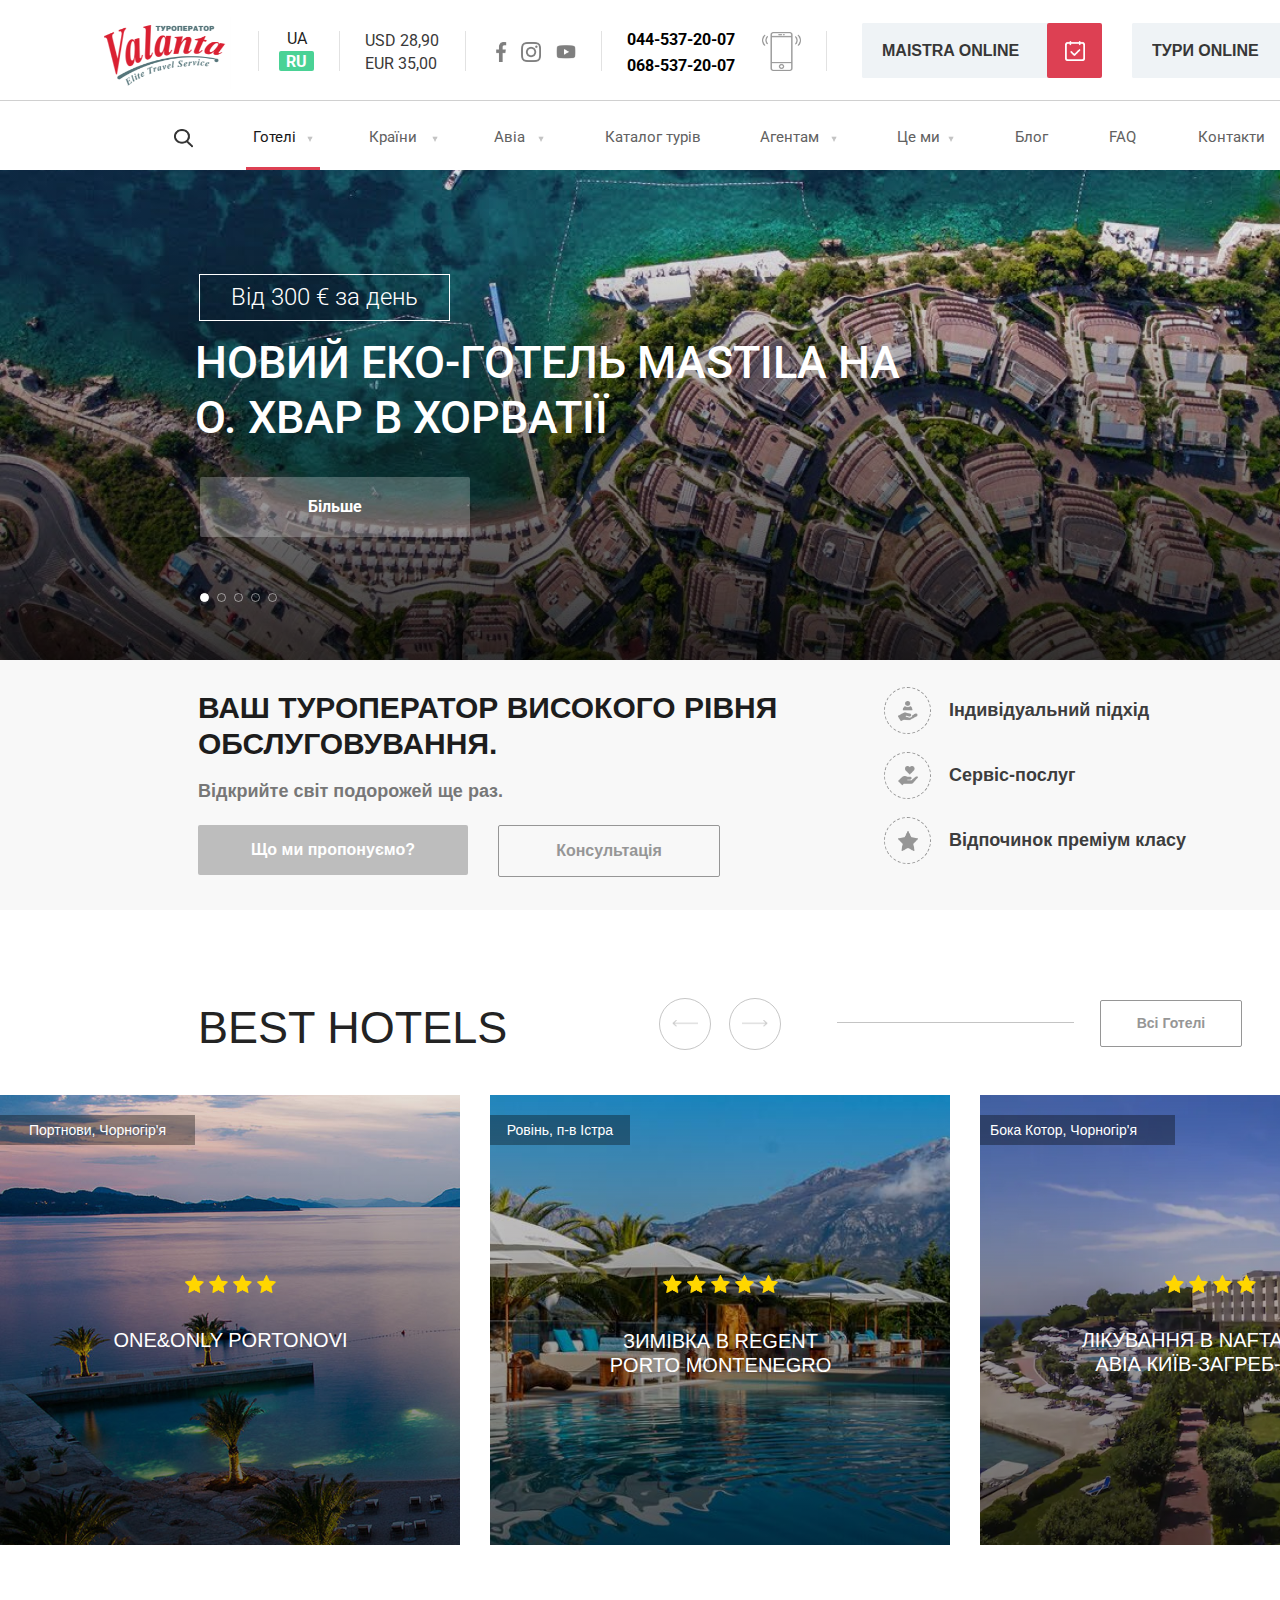
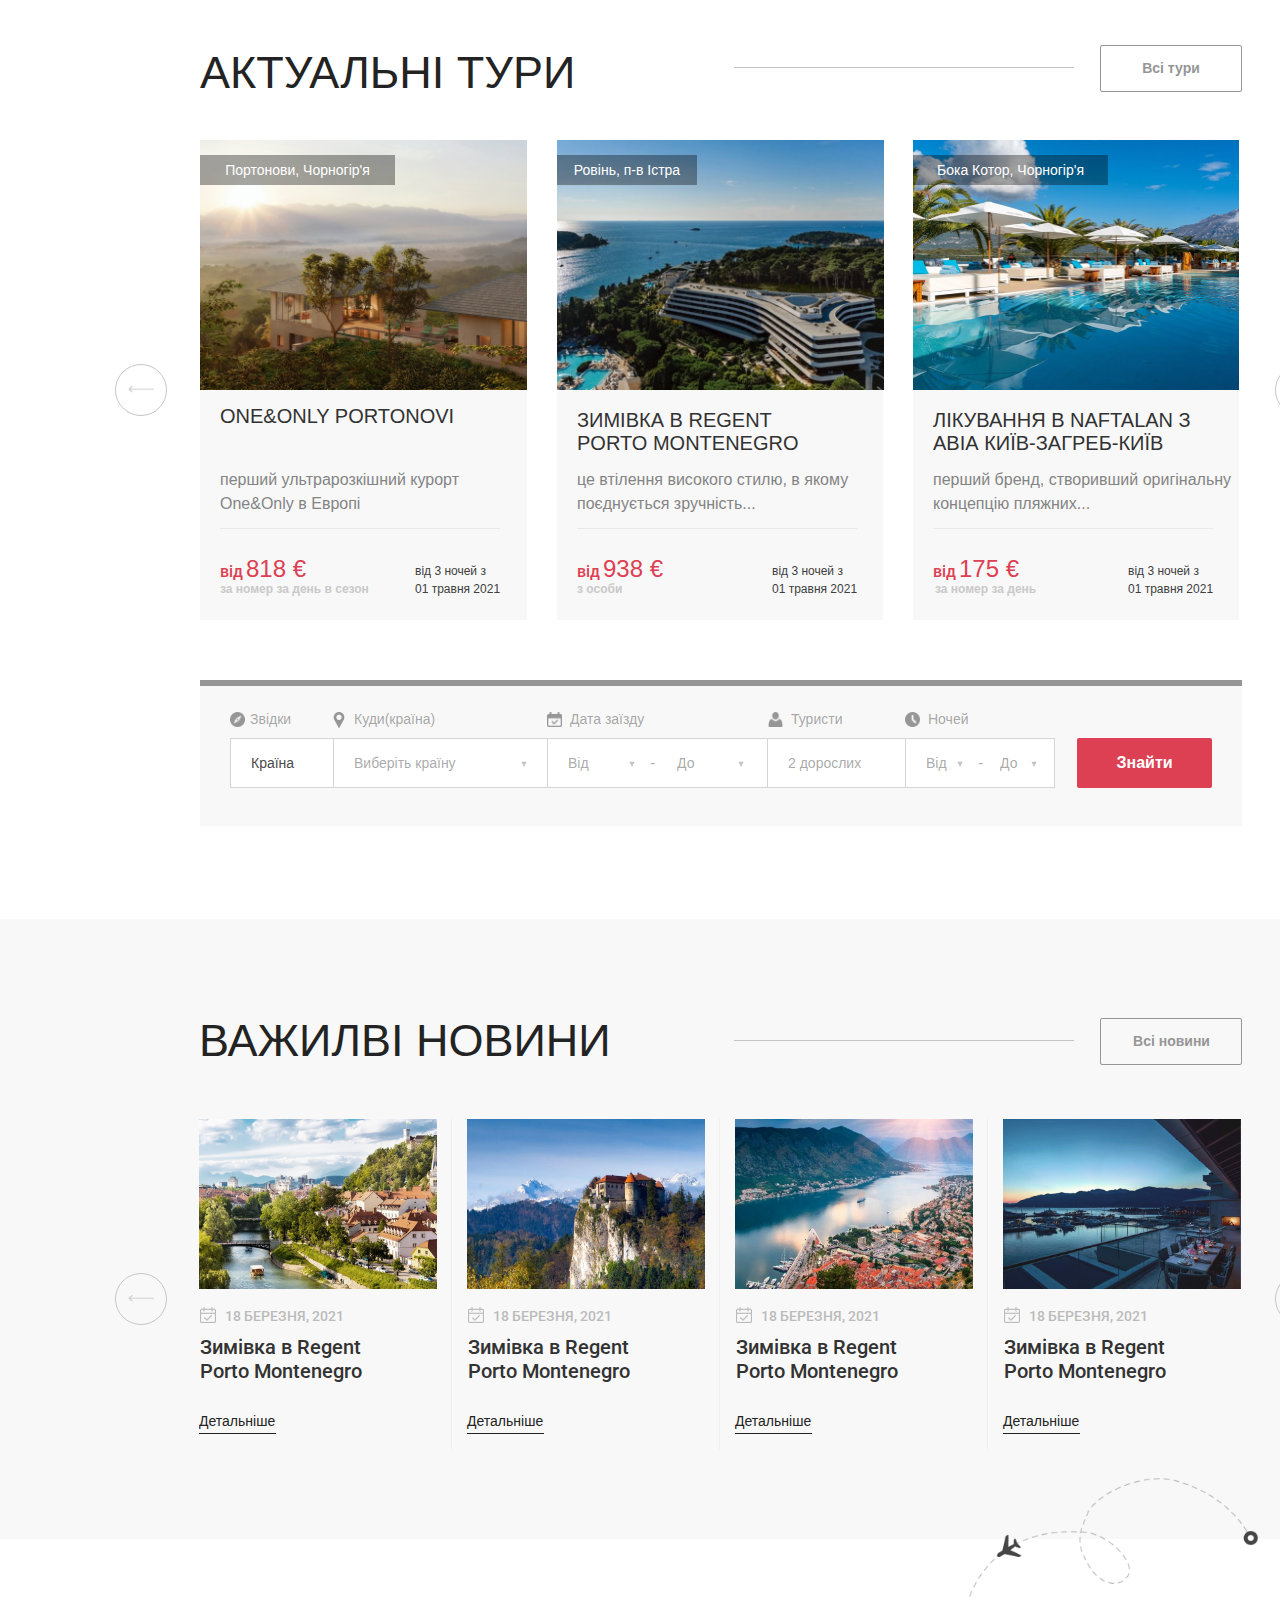
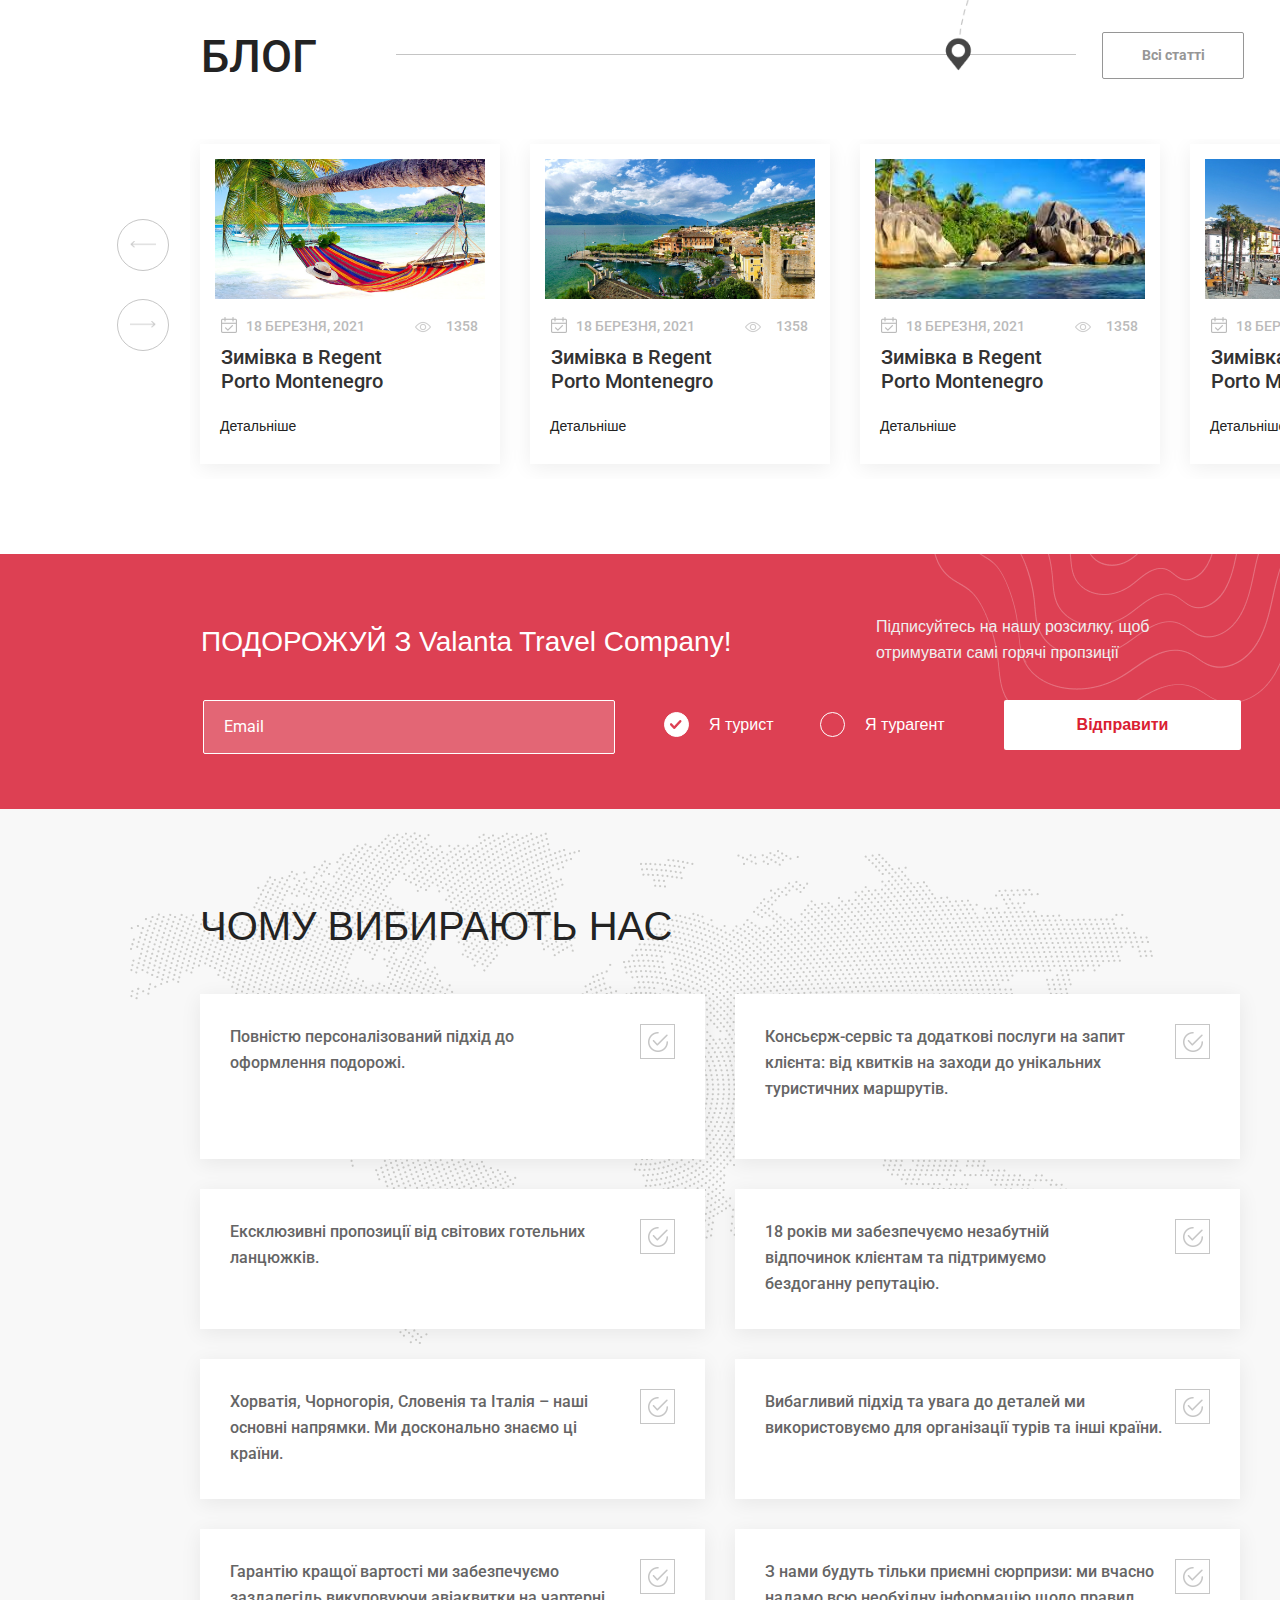
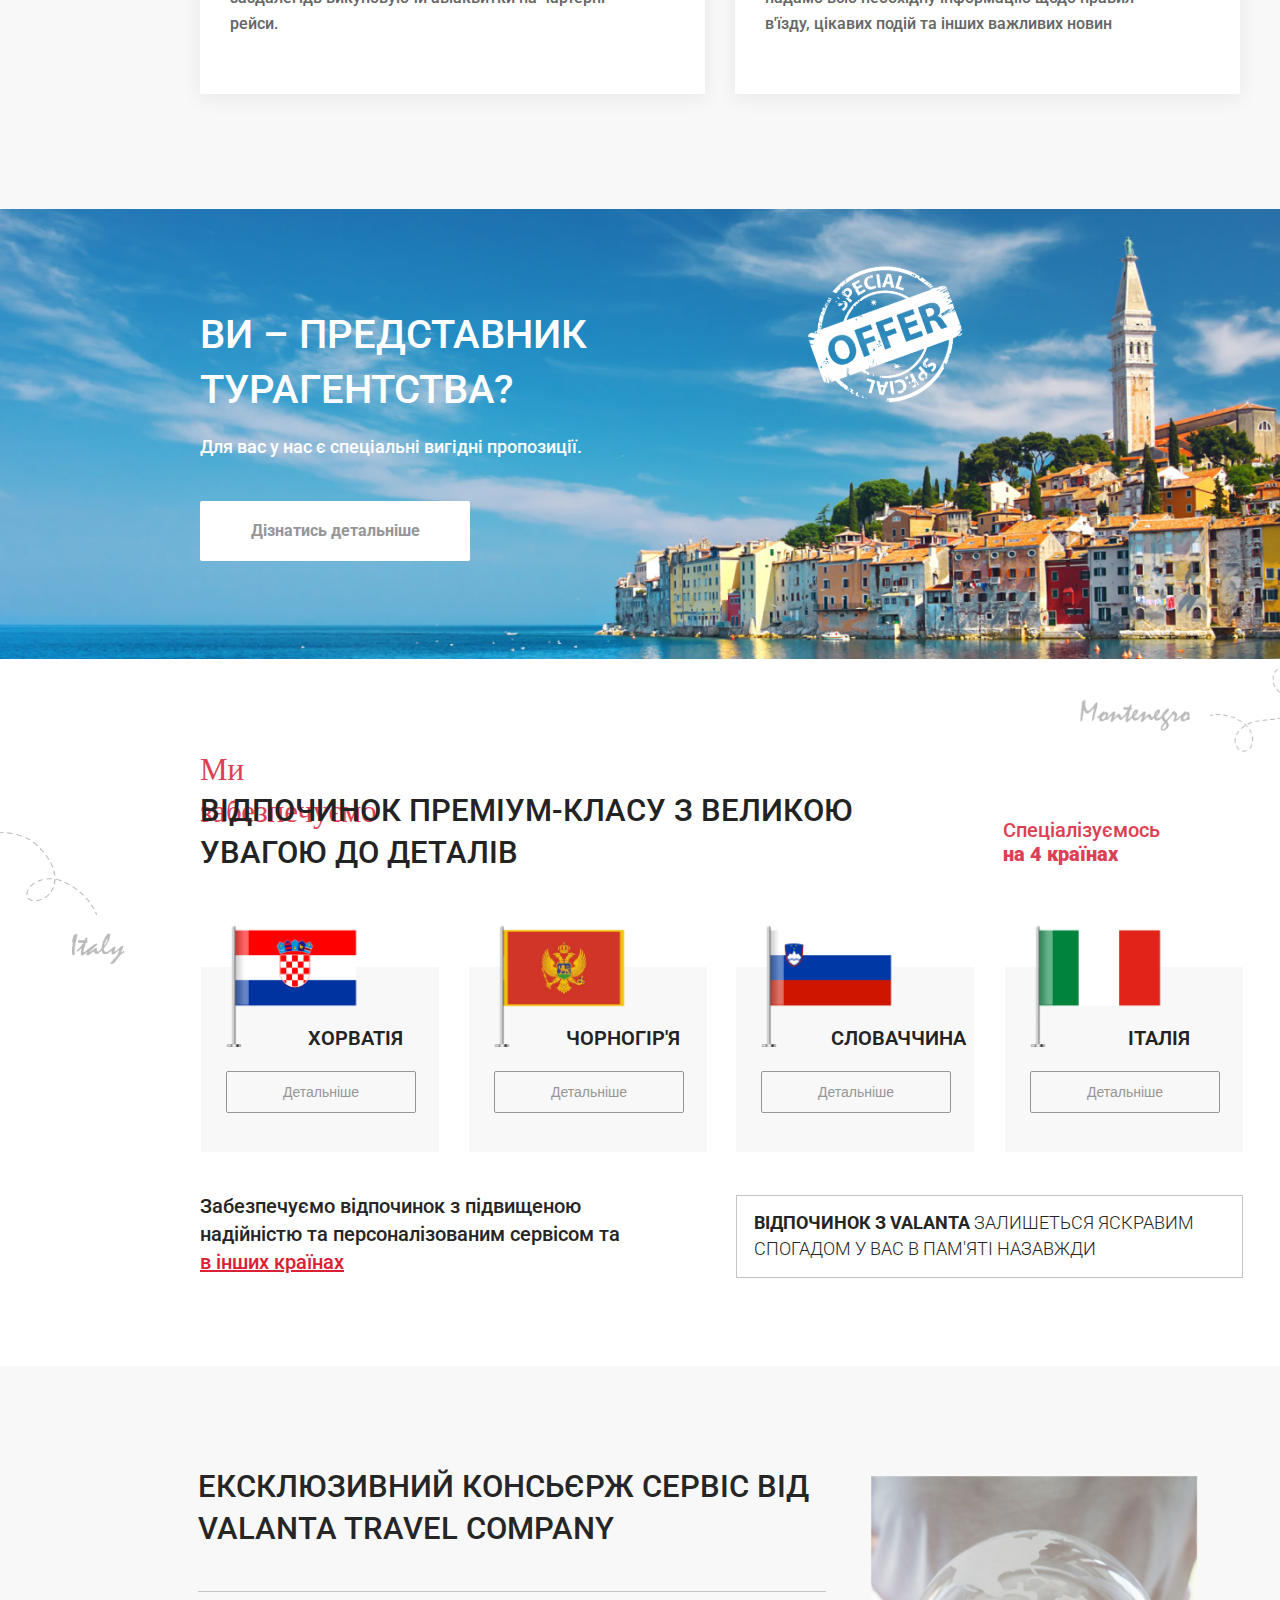
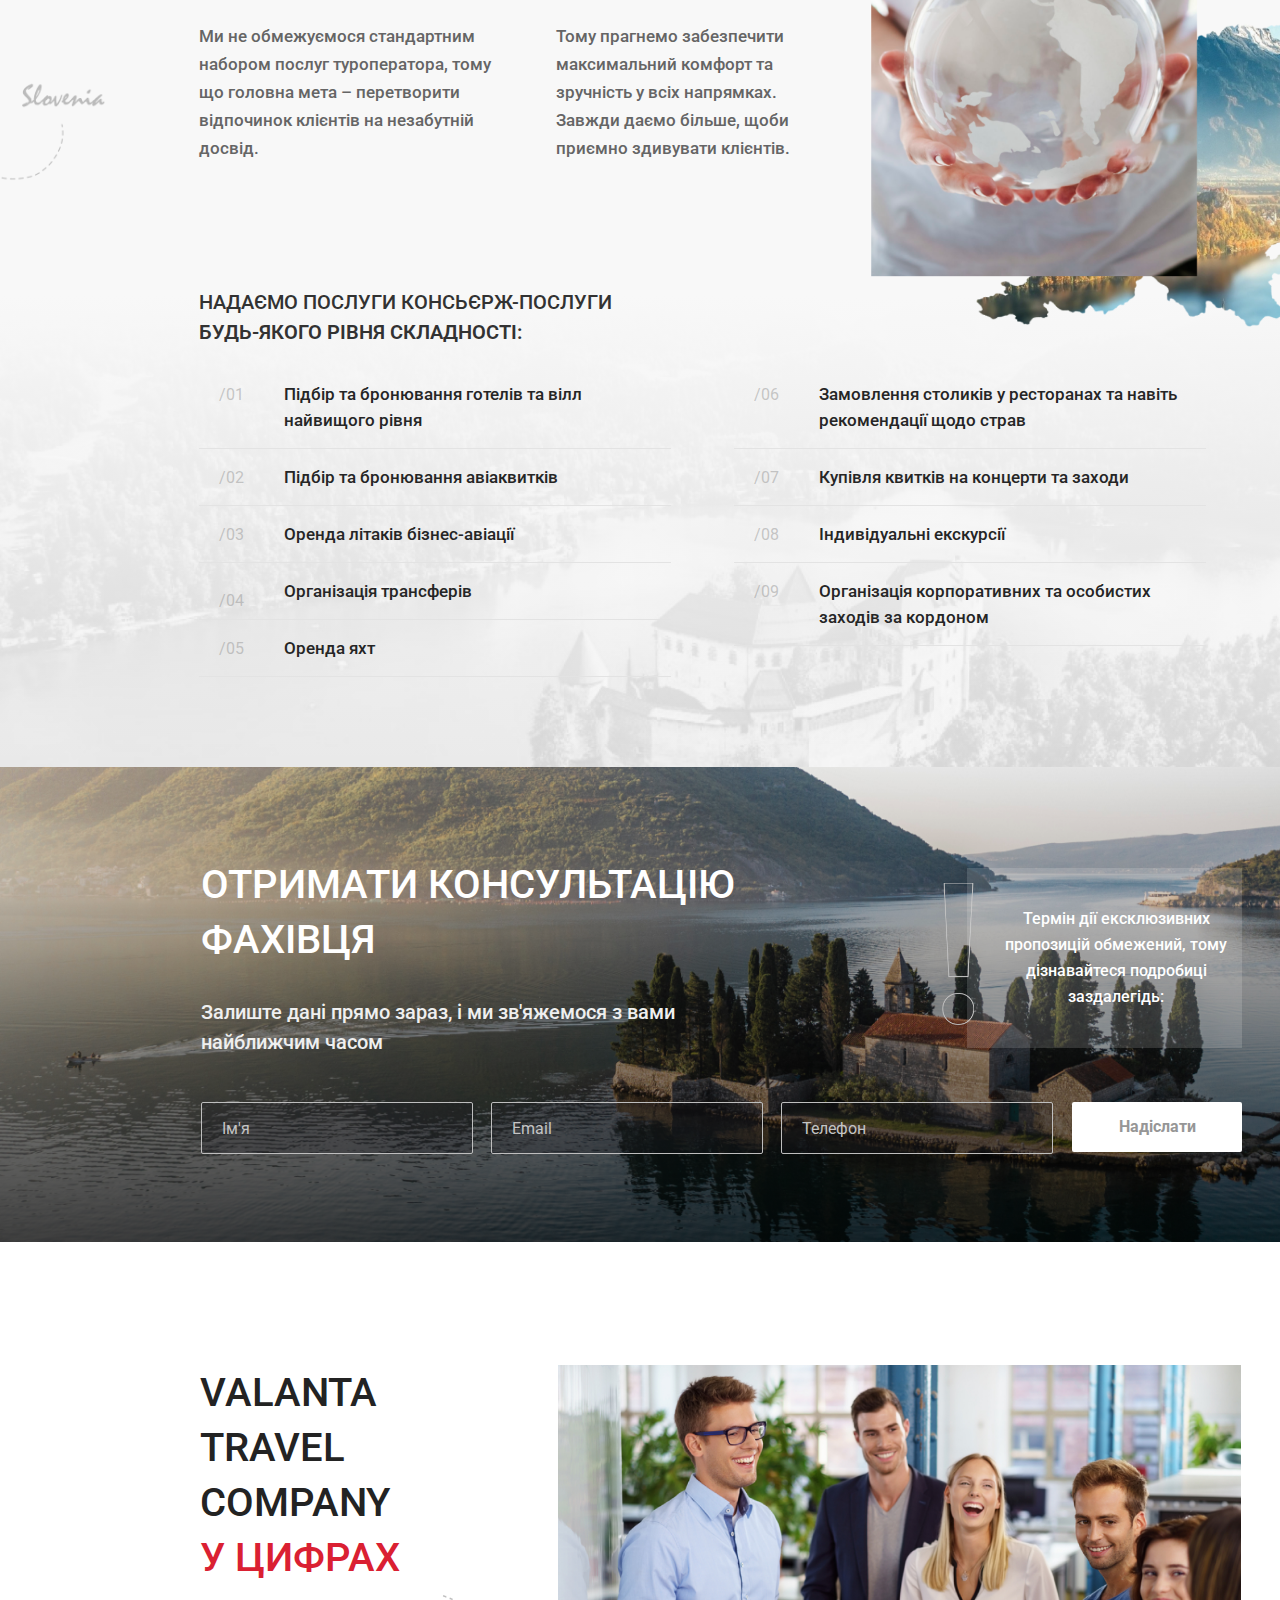
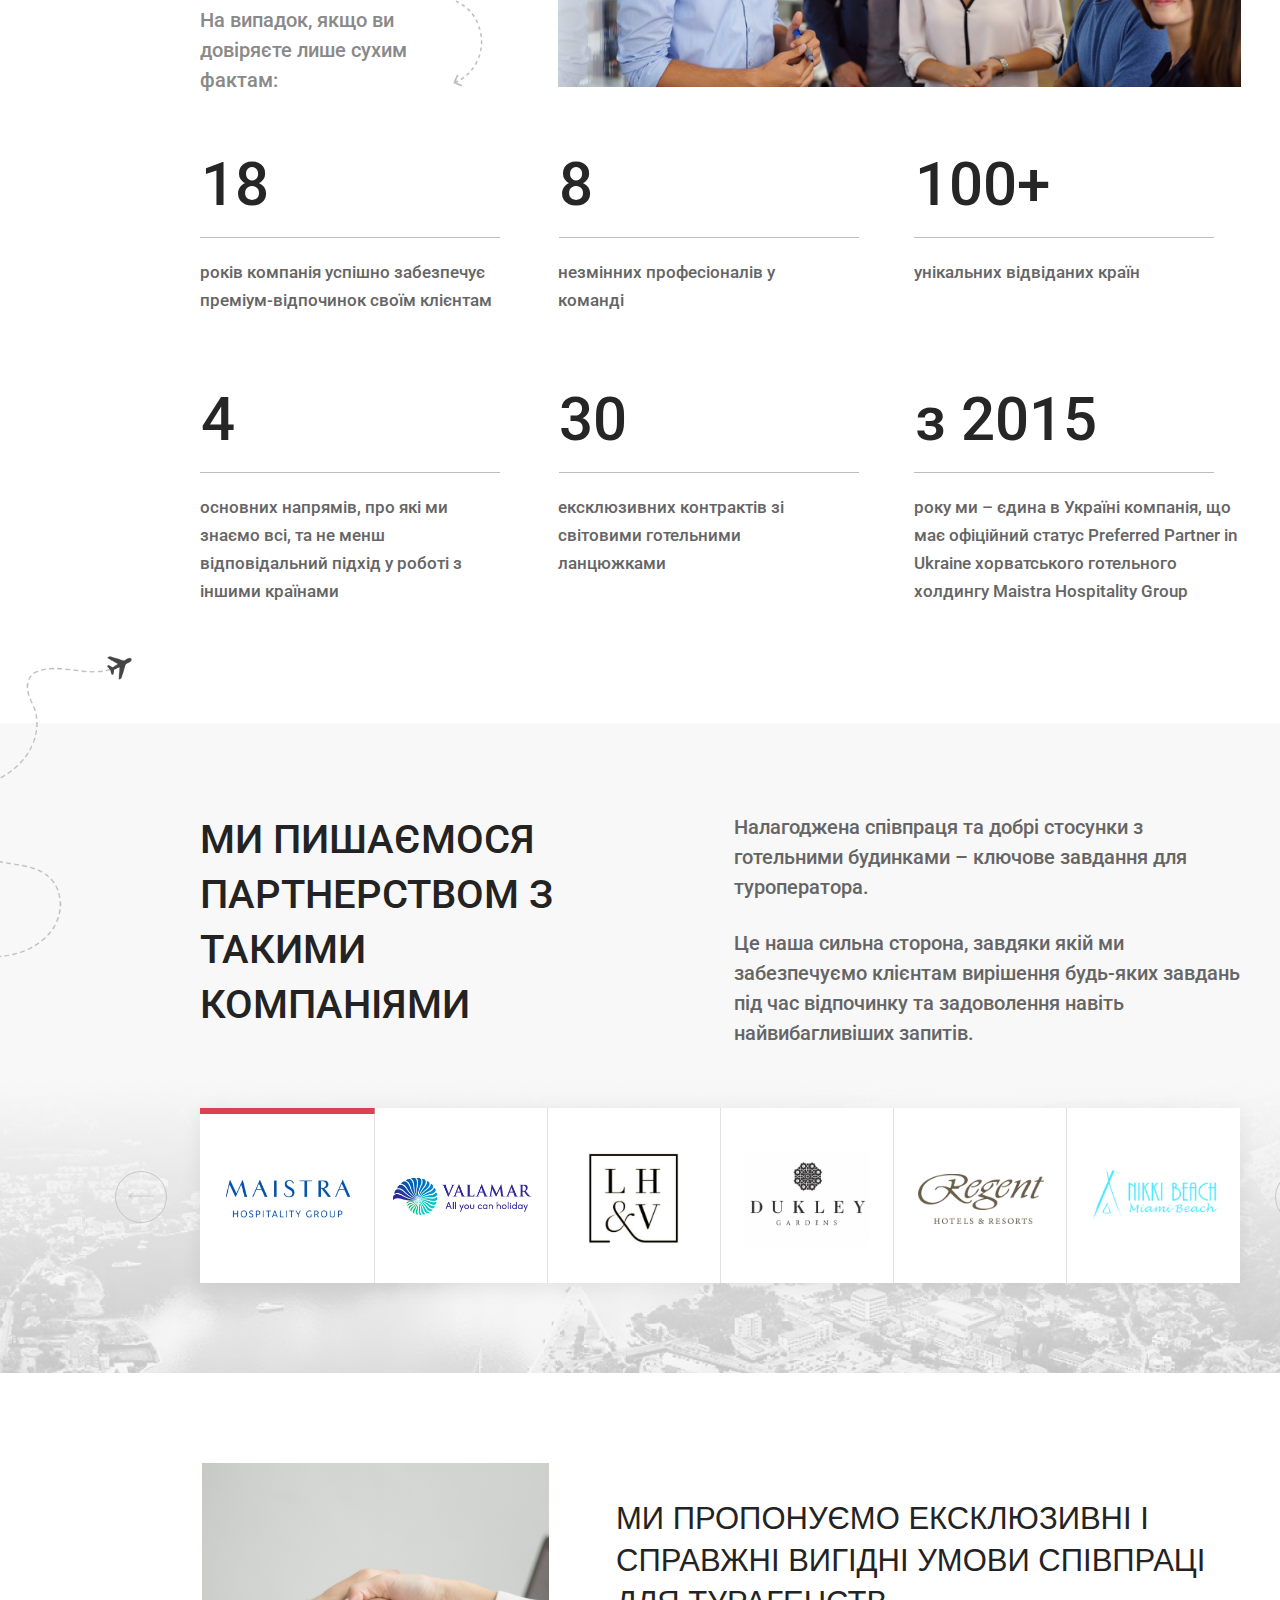
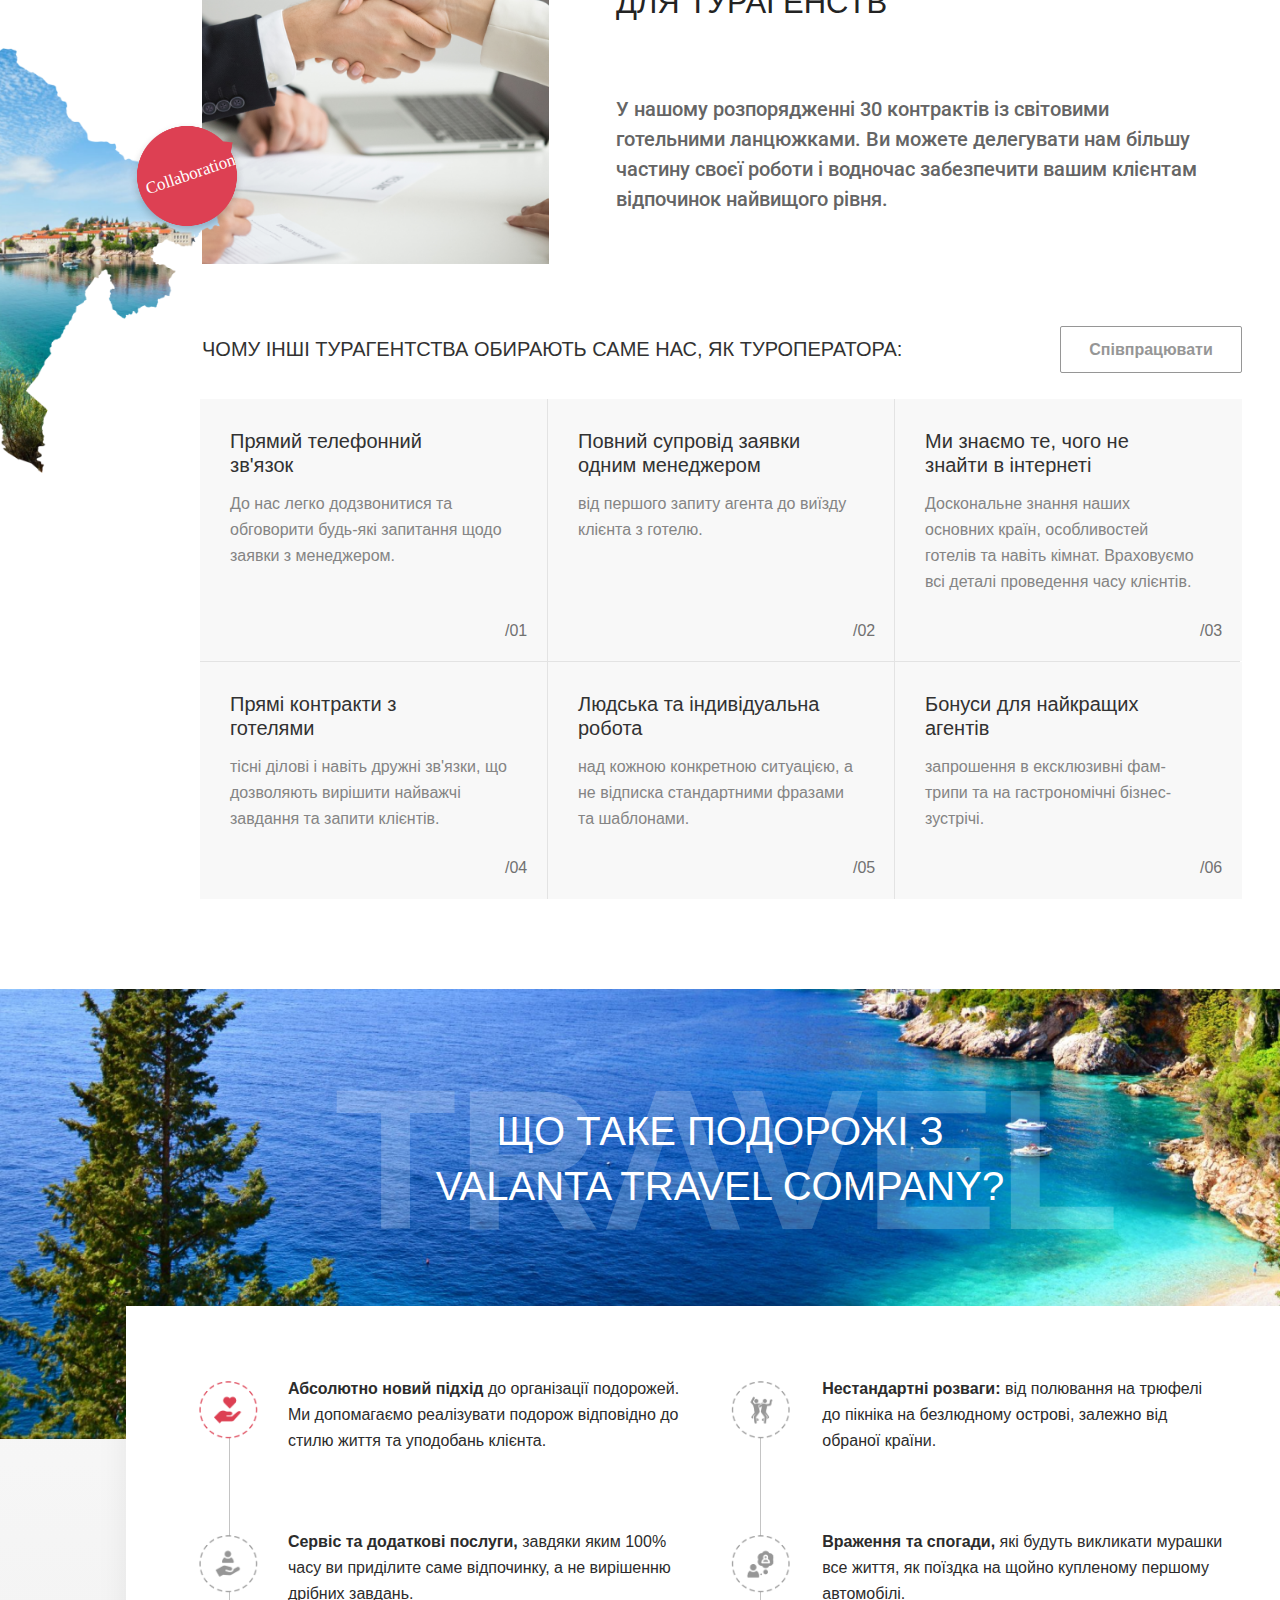
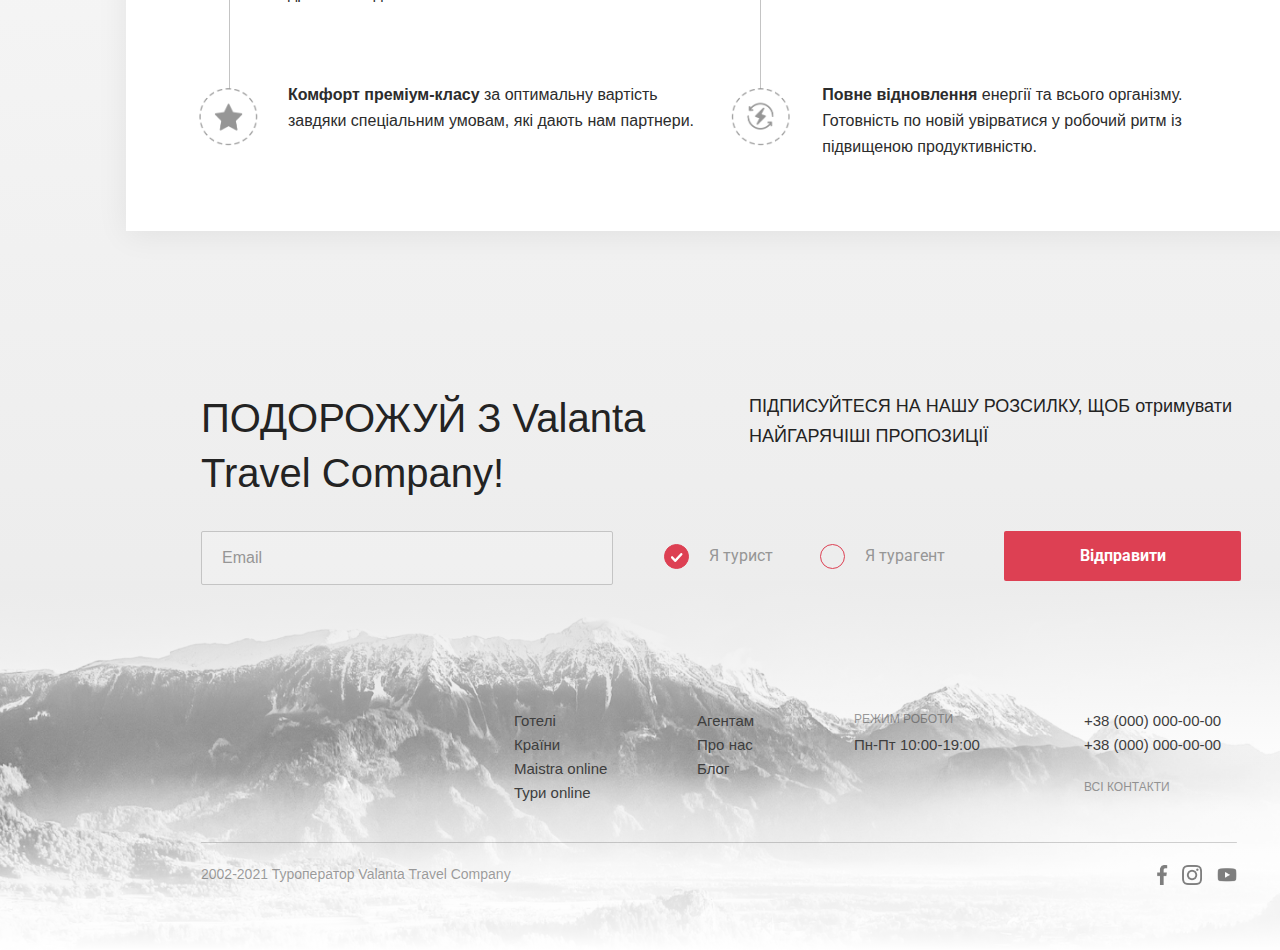
==== index.html @ 63a4c978 "Project last" ====
<!DOCTYPE html>
<html lang="en">

<head>
    <meta charset="UTF-8">
    <meta http-equiv="X-UA-Compatible" content="IE=edge">
    <meta name="viewport" content="width=device-width, initial-scale=1.0">
    <link href="css/style.css" rel="stylesheet">
    <link rel="stylesheet" href="./css/all.css">
    <link rel="preconnect" href="https://fonts.googleapis.com">
    <link rel="preconnect" href="https://fonts.gstatic.com" crossorigin>
    <link href="https://fonts.googleapis.com/css2?family=Roboto&display=swap" rel="stylesheet">
    <title>Last Project</title>
</head>

<body>
    <div class="top-line"></div>
    <div class="main">
        <div class="top">
            <div class="top-block1">
                <img src="img/logo (1) 1.png">
            </div>
            <div class="dash"></div>
            <div class="top-block2">
                <div class="UA">UA</div>
                <div class="top-blockRU">
                    <div class="RU">RU</div>
                </div>
            </div>
            <div class="dash2"></div>
            <div class="top-block3">
                <div class="cost-1">USD 28,90</div>
                <div class="cost-2">EUR 35,00</div>
            </div>
            <div class="dash3"></div>
            <div class="top-block4">
                <div class="facebook"></div>
                <div class="instagram"></div>
                <div class="youtube"></div>
            </div>
            <div class="dash4"></div>
            <div class="top-block5">
                <div class="number-1">044-537-20-07</div>
                <div class="number-2">068-537-20-07</div>
            </div>
            <div class="smartphone-icon"></div>
            <div class="dash5"></div>
            <form class="top-block6">
                <div class="Maistra-block">
                    <input class="Maistra-ONLINE" placeholder="Maistra ONLINE">
                    <a href="#" class="Maistra-btn">
                        <div class="Check-icon-1"></div>
                    </a>
                </div>
                <div class="TOURS-block">
                    <input class="TOURS-ONLINE" placeholder="Тури ONLINE">
                    <a href="#" class="TOURS-btn">
                        <div class="Check-icon-2"></div>
                    </a>
                </div>
            </form>
        </div>
        <div class="list">
            <div class="search-icon"></div>
            <div class="list-hotels">
                <a href="./index.html" class="list-hotels-link" autofocus>Готелі
                    <div class="list-polygon-icon-1"></div>
                    <div class="hotels-red-overflow">
                        <div class="hotels-red"></div>
                    </div>
                </a>
                <div class="hotels-block-overflow">
                    <div class="hb-list">
                        <div class="hb-txt-div-1">
                            <a href="./index.html#best-hotels" class="hb-txt">Best hotels</a>
                        </div>
                        <div class="hb-txt-div-2">
                            <a href="./index.html#actual-tours" class="hb-txt">Актуальні тури</a>
                        </div>
                        <div class="hb-txt-div-3">
                            <a href="./index.html#important-news" class="hb-txt">Важливі новини</a>
                        </div>
                        <div class="hb-txt-div-4">
                            <a href="./index.html#blog" class="hb-txt">Блог</a>
                        </div>
                        <div class="hb-txt-div-5">
                            <a href="./index.html#why-choose" class="hb-txt">Чому вибирають нас</a>
                        </div>
                        <div class="hb-txt-div-6">
                            <a href="./index.html#rest-premium-class" class="hb-txt">Відпочинок преміум класу</a>
                        </div>
                        <div class="hb-txt-div-7">
                            <a href="./index.html#exclusive-service" class="hb-txt">Ексклюзивний консьєрж сервіс</a>
                        </div>
                        <div class="hb-txt-div-8">
                            <a href ="./index.html#take-konsultation" class="hb-txt">Отримати консультацію фахівця</a>
                        </div>
                        <div class="hb-txt-div-9">
                            <a href="./index.html#valanta-travel-company" class="hb-txt-1">VALANTA TRAVEL COMPANY у цифрах</a>
                        </div>
                        <div class="hb-txt-div-10">
                            <a href="./index.html#we-proude-of" class="hb-txt">Партнерство з компаніями</a>
                        </div>
                        <div class="hb-txt-div-11">
                            <a href="./index.html#we-offer-exclusive" class="hb-txt-1">Ексклюзивні і справжні вигідні умови співпраці</a>
                        </div>
                    </div>
                </div>
            </div>
            <div class="list-countries">
                <a href="#" class="list-countries-link">Країни
                    <div class="list-polygon-icon-2"></div>
                    <div class="countries-red-overflow">
                        <div class="countries-red"></div>
                    </div>
                </a>
                <div class="countries-block-overflow">
                    <div class="cb-list">
                        <div class="cb-txt-div-1">
                            <a href="#" class="cb-txt">Чартерные рейсы в Хорватию</a>
                        </div>
                        <div class="cb-txt-div-2">
                            <a href="#" class="cb-txt">Регулярные рейсы в Хорватию</a>
                        </div>
                        <div class="cb-txt-div-3">
                            <a href="#" class="cb-txt">Чартерные рейсы в Черногорию</a>
                        </div>
                        <div class="cb-txt-div-4">
                            <a href="#" class="cb-txt">Регулярные рейсы в Черногорию</a>
                        </div>
                        <div class="cb-txt-div-5">
                            <a href="#" class="cb-txt">Авиаперелеты в Италию</a>
                        </div>
                        <div class="cb-txt-div-6">
                            <a href="#" class="cb-txt">Авиаперелеты в Словению</a>
                        </div>
                        <div class="cb-txt-div-7">
                            <a href="#" class="cb-txt">Авиаперелеты по всему миру</a>
                        </div>
                    </div>
                </div>
            </div>
            <div class="list-avia">
                <a href="#" class="list-avia-link">Авіа
                    <div class="list-polygon-icon-3"></div>
                    <div class="avia-red-overflow">
                        <div class="avia-red"></div>
                    </div>
                </a>
                <div class="avia-block-overflow">
                    <div class="ab-list">
                        <div class="ab-txt-div-1">
                            <a href="./index5-1.html" class="ab-txt">Чартерные рейсы в Хорватию</a>
                        </div>
                        <div class="ab-txt-div-2">
                            <a href="#" class="ab-txt">Регулярные рейсы в Хорватию</a>
                        </div>
                        <div class="ab-txt-div-3">
                            <a href="#" class="ab-txt">Чартерные рейсы в Черногорию</a>
                        </div>
                        <div class="ab-txt-div-4">
                            <a href="#" class="ab-txt">Регулярные рейсы в Черногорию</a>
                        </div>
                        <div class="ab-txt-div-5">
                            <a href="#" class="ab-txt">Авиаперелеты в Италию</a>
                        </div>
                        <div class="ab-txt-div-6">
                            <a href="#" class="ab-txt">Авиаперелеты в Словению</a>
                        </div>
                        <div class="ab-txt-div-7">
                            <a href="#" class="ab-txt">Авиаперелеты по всему миру</a>
                        </div>
                    </div>
                </div>
            </div>
            <div class="list-catalog">
                <a href="#" class="list-catalog-link">Каталог турів
                    <div class="catalog-red-overflow">
                        <div class="catalog-red"></div>
                    </div>
                </a>
            </div>
            <div class="list-agents">
                <a href="#" class="list-agents-link">Агентам
                    <div class="list-polygon-icon-4"></div>
                    <div class="agents-red-overflow">
                        <div class="agents-red"></div>
                    </div>
                </a>
                <div class="agents-block-overflow">
                    <div class="agb-list">
                        <div class="agb-txt-div-1">
                            <a href="#" class="agb-txt">Чартерные рейсы в Хорватию</a>
                        </div>
                        <div class="agb-txt-div-2">
                            <a href="#" class="agb-txt">Регулярные рейсы в Хорватию</a>
                        </div>
                        <div class="agb-txt-div-3">
                            <a href="#" class="agb-txt">Чартерные рейсы в Черногорию</a>
                        </div>
                        <div class="agb-txt-div-4">
                            <a href="#" class="agb-txt">Регулярные рейсы в Черногорию</a>
                        </div>
                        <div class="agb-txt-div-5">
                            <a href="#" class="agb-txt">Авиаперелеты в Италию</a>
                        </div>
                        <div class="agb-txt-div-6">
                            <a href="#" class="agb-txt">Авиаперелеты в Словению</a>
                        </div>
                        <div class="agb-txt-div-7">
                            <a href="#" class="agb-txt">Авиаперелеты по всему миру</a>
                        </div>
                    </div>
                </div>
            </div>
            <div class="list-WE">
                <a href="./index6.html" class="list-WE-link" autofocus>Це ми
                    <div class="list-polygon-icon-5"></div>
                    <div class="WE-red-overflow">
                        <div class="WE-red"></div>
                    </div>
                </a>
                <div class="WE-block-overflow">
                    <div class="wb-list">
                        <div class="wb-txt-div-1">
                            <a href="./index6.html#ac-rest-premium-class" class="wb-txt">Преміум відпочинок</a>
                        </div>
                        <div class="wb-txt-div-2">
                            <a href="./index6.html#we-are-your-choise" class="wb-txt">Ми на 100% ваш вибір</a>
                        </div>
                        <div class="wb-txt-div-3">
                            <a href="./index6.html#our-team" class="wb-txt">Наш колектив</a>
                        </div>
                        <div class="wb-txt-div-4">
                            <a href="./index6.html#requisites" class="wb-txt">Реквізити</a>
                        </div>
                        <div class="wb-txt-div-5">
                            <a href="./index6.html#five-points" class="wb-txt-1">Співпраця з туроператором Valanta Travel Company</a>
                        </div>
                    </div>
                </div>
            </div>
            <div class="list-blog">
                <a href="./index4.html" class="list-blog-link">Блог
                    <div class="blog-red-overflow">
                        <div class="blog-red"></div>
                    </div>
                </a>
            </div>
            <div class="list-FAQ">
                <a href="./index3.html" class="list-FAQ-link">FAQ
                    <div class="FAQ-red-overflow">
                        <div class="FAQ-red"></div>
                    </div>
                </a>
            </div>
            <div class="list-contacts">
                <a href="./index2.html" class="list-contacts-link">Контакти
                    <div class="contacts-red-overflow">
                        <div class="contacts-red"></div>
                    </div>
                </a>
            </div>
        </div>
        <div class="picture-horvat-hotel">
            <input type="radio" name="hh-point" id="switch1" checked>
            <input type="radio" name="hh-point" id="switch2">
            <input type="radio" name="hh-point" id="switch3">
            <input type="radio" name="hh-point" id="switch4">
            <input type="radio" name="hh-point" id="switch5">
            <div class="overflow-picture">
                <div id="picture-horvat-hotel-full">
                    <div class="picture-horvat-hotel-1">
                        <div class="picture-horvat-hotel-gradient">
                            <div class="hh-cena-block">
                                <div class="hh-cena-txt">Від 300 € за день</div>
                            </div>
                            <div class="horvat-hotel">Новий еко-готель mastila на о. хвар в Хорватії</div>
                            <a class="hh-more-btn" href="#">
                                <div class="hh-more-txt">Більше</div>
                            </a>
                        </div>
                    </div>
                    <div class="picture-horvat-hotel-2">
                        <div class="picture-horvat-hotel-gradient">
                            <div class="hh-cena-block">
                                <div class="hh-cena-txt">Від 300 € за день</div>
                            </div>
                            <div class="horvat-hotel">Новий еко-готель mastila на о. хвар в Хорватії</div>
                            <a class="hh-more-btn" href="#">
                                <div class="hh-more-txt">Більше</div>
                            </a>
                        </div>
                    </div>
                    <div class="picture-horvat-hotel-3">
                        <div class="picture-horvat-hotel-gradient">
                            <div class="hh-cena-block">
                                <div class="hh-cena-txt">Від 300 € за день</div>
                            </div>
                            <div class="horvat-hotel">Новий еко-готель mastila на о. хвар в Хорватії</div>
                            <a class="hh-more-btn" href="#">
                                <div class="hh-more-txt">Більше</div>
                            </a>
                        </div>
                    </div>
                    <div class="picture-horvat-hotel-4">
                        <div class="picture-horvat-hotel-gradient">
                            <div class="hh-cena-block">
                                <div class="hh-cena-txt">Від 300 € за день</div>
                            </div>
                            <div class="horvat-hotel">Новий еко-готель mastila на о. хвар в Хорватії</div>
                            <a class="hh-more-btn" href="#">
                                <div class="hh-more-txt">Більше</div>
                            </a>
                        </div>
                    </div>
                    <div class="picture-horvat-hotel-5">
                        <div class="picture-horvat-hotel-gradient">
                            <div class="hh-cena-block">
                                <div class="hh-cena-txt">Від 300 € за день</div>
                            </div>
                            <div class="horvat-hotel">Новий еко-готель mastila на о. хвар в Хорватії</div>
                            <a class="hh-more-btn" href="#">
                                <div class="hh-more-txt">Більше</div>
                            </a>
                        </div>
                    </div>

                </div>
            </div>
            <div id="picture-btn">
                <label class="picture-btn-1" for="switch1"></label>
                <label class="picture-btn-2" for="switch2"></label>
                <label class="picture-btn-3" for="switch3"></label>
                <label class="picture-btn-4" for="switch4"></label>
                <label class="picture-btn-5" for="switch5"></label>
            </div>
        </div>
        <div class="under-picture">
            <div class="your-touroperator">ВАШ ТУРОПЕРАТОР ВИСОКОГО РІВНЯ ОБСЛУГОВУВАННЯ.</div>
            <div class="travelling-world"> Відкрийте світ подорожей ще раз.</div>
            <a href="#" class="up-btn-1">
                <div class="up-btn-txt-1">Що ми пропонуємо?</div>
            </a>
            <a href="#" class="up-btn-2">
                <div class="up-btn-txt-2">Консультація</div>
            </a>
            <div class="up-three-icons">
                <div class="up-individual-icon">
                    <div class="up-individual-icon-2"></div>
                </div>
                <div class="up-individual">Індивідуальний підхід</div>
                <div class="up-service-icon">
                    <div class="up-service-icon-2"></div>
                </div>
                <div class="up-service">Сервіс-послуг</div>
                <div class="up-rest-premium-icon">
                    <div class="up-rest-premium-icon-2"></div>
                </div>
                <div class="up-rest-premium">Відпочинок преміум класу</div>
            </div>
        </div>
        <div id="best-hotels">
            <div class="best-hotels-txt">BEST HOTELS</div>
            <input checked type="radio" name="bh-point" id="bh-switch1">
            <input type="radio" name="bh-point" id="bh-switch2">
            <input type="radio" name="bh-point" id="bh-switch3">
            <input type="radio" name="bh-point" id="bh-switch4">
            <div class="overflow-best-hotels">
                <div class="best-hotels-all">
                    <div class="best-hotel-1">
                        <div class="best-hotels-gradient">
                            <div class="bh-block-1">
                                <div class="bh-txt-1">Портнови, Чорногір'я</div>
                            </div>
                            <div class="bh-stars-4"></div>
                            <div class="bh-txt-1-1">One&Only Portonovi</div>
                        </div>
                    </div>
                    <div class="best-hotel-2">
                        <div class="best-hotels-gradient">
                            <div class="bh-block-2">
                                <div class="bh-txt-2">Ровінь, п-в Істра</div>
                            </div>
                            <div class="bh-stars-5"></div>
                            <div class="bh-txt-2-2">Зимівка в Regent Porto Montenegro</div>
                        </div>
                    </div>
                    <div class="best-hotel-3">
                        <div class="best-hotels-gradient">
                            <div class="bh-block-3">
                                <div class="bh-txt-3">Бока Котор, Чорногір'я</div>
                            </div>
                            <div class="bh-stars-4"></div>
                            <div class="bh-txt-3-3">Лікування в Naftalan з авіа Київ-Загреб-Київ</div>
                        </div>
                    </div>
                    <div class="best-hotel-1">
                        <div class="best-hotels-gradient">
                            <div class="bh-block-1">
                                <div class="bh-txt-1">Портнови, Чорногір'я</div>
                            </div>
                            <div class="bh-stars-4"></div>
                            <div class="bh-txt-1-1">One&Only Portonovi</div>
                        </div>
                    </div>
                    <div class="best-hotel-2">
                        <div class="best-hotels-gradient">
                            <div class="bh-block-2">
                                <div class="bh-txt-2">Ровінь, п-в Істра</div>
                            </div>
                            <div class="bh-stars-5"></div>
                            <div class="bh-txt-2-2">Зимівка в Regent Porto Montenegro</div>
                        </div>
                    </div>
                    <div class="best-hotel-3-3">
                        <div class="best-hotels-gradient">
                            <div class="bh-block-3">
                                <div class="bh-txt-3">Бока Котор, Чорногір'я</div>
                            </div>
                            <div class="bh-stars-4"></div>
                            <div class="bh-txt-3-3">Лікування в Naftalan з авіа Київ-Загреб-Київ</div>
                        </div>
                    </div>
                </div>
            </div>
            <div class="bh-labels">
                <label class="bh-label1" for="bh-switch1"></label>
                <label class="bh-label2" for="bh-switch2"></label>
                <label class="bh-label3" for="bh-switch3"></label>
                <label class="bh-label4" for="bh-switch4"></label>
            </div>
            <div class="bh-line"></div>
            <a href="#" class="bh-allhotels-btn">
                <div class="bh-allhotels-txt">Всі Готелі</div>
            </a>
        </div>
        <div id="actual-tours">
            <div class="actual-tours-txt">АКТУАЛЬНІ ТУРИ</div>
            <div class="at-line"></div>
            <a href="#" class="at-alltours-btn">
                <div class="at-alltours-txt">Всі тури</div>
            </a>
            <input checked type="radio" name="at-point" id="at-switch1">
            <input type="radio" name="at-point" id="at-switch2">
            <input type="radio" name="at-point" id="at-switch3">
            <input type="radio" name="at-point" id="at-switch4">
            <div class="actual-tours-overflow">
                <div class="actual-tours-all">
                    <div class="actual-tour-1">
                        <div class="at-picture-1">
                            <div class="at-block-1">
                                <div class="at-txt-1-1">Портонови, Чорногір'я</div>
                            </div>
                        </div>
                        <div class="at-txt-1-2">One&Only Portonovi</div>
                        <div class="at-txt-1-3">перший ультрарозкішний курорт One&Only в Европі</div>
                        <div class="at-line-1"></div>
                        <div class="at-cost-from">від</div>
                        <div class="at-cost-euro">818 €</div>
                        <div class="at-cost-bottom-1">за номер за день в сезон</div>
                        <div class="at-time">від 3 ночей з 01 травня 2021</div>
                    </div>
                    <div class="actual-tour-2">
                        <div class="at-picture-2">
                            <div class="at-block-2">
                                <div class="at-txt-2-1">Ровінь, п-в Істра</div>
                            </div>
                        </div>
                        <div class="at-txt-2-2">Зимівка в Regent Porto Montenegro</div>
                        <div class="at-txt-2-3">це втілення високого стилю, в якому поєднується зручність...</div>
                        <div class="at-line-1"></div>
                        <div class="at-cost-from">від</div>
                        <div class="at-cost-euro">938 €</div>
                        <div class="at-cost-bottom-2">з особи</div>
                        <div class="at-time">від 3 ночей з 01 травня 2021</div>
                    </div>
                    <div class="actual-tour-3">
                        <div class="at-picture-3">
                            <div class="at-block-3">
                                <div class="at-txt-3-1">Бока Котор, Чорногір'я</div>
                            </div>
                        </div>
                        <div class="at-txt-3-2">Лікування в Naftalan з авіа Київ-Загреб-Київ</div>
                        <div class="at-txt-3-3">перший бренд, створивший оригінальну концепцію пляжних...</div>
                        <div class="at-line-1"></div>
                        <div class="at-cost-from">від</div>
                        <div class="at-cost-euro">175 €</div>
                        <div class="at-cost-bottom-3">за номер за день</div>
                        <div class="at-time">від 3 ночей з 01 травня 2021</div>
                    </div>
                    <div class="actual-tour-1">
                        <div class="at-picture-1">
                            <div class="at-block-1">
                                <div class="at-txt-1-1">Портонови, Чорногір'я</div>
                            </div>
                        </div>
                        <div class="at-txt-1-2">One&Only Portonovi</div>
                        <div class="at-txt-1-3">перший ультрарозкішний курорт One&Only в Европі</div>
                        <div class="at-line-1"></div>
                        <div class="at-cost-from">від</div>
                        <div class="at-cost-euro">818 €</div>
                        <div class="at-cost-bottom-1">за номер за день в сезон</div>
                        <div class="at-time">від 3 ночей з 01 травня 2021</div>
                    </div>
                    <div class="actual-tour-2">
                        <div class="at-picture-2">
                            <div class="at-block-2">
                                <div class="at-txt-2-1">Портонови, Чорногір'я</div>
                            </div>
                        </div>
                        <div class="at-txt-2-2">Зимівка в Regent Porto Montenegro</div>
                        <div class="at-txt-2-3">це втілення високого стилю, в якому поєднується зручність...</div>
                        <div class="at-line-1"></div>
                        <div class="at-cost-from">від</div>
                        <div class="at-cost-euro">938 €</div>
                        <div class="at-cost-bottom-2">з особи</div>
                        <div class="at-time">від 3 ночей з 01 травня 2021</div>
                    </div>
                    <div class="actual-tour-3-3">
                        <div class="at-picture-3">
                            <div class="at-block-3">
                                <div class="at-txt-3-1">Портонови, Чорногір'я</div>
                            </div>
                        </div>
                        <div class="at-txt-3-2">Лікування в Naftalan з авіа Київ-Загреб-Київ</div>
                        <div class="at-txt-3-3">перший бренд, створивший оригінальну концепцію пляжних...</div>
                        <div class="at-line-1"></div>
                        <div class="at-cost-from">від</div>
                        <div class="at-cost-euro">175 €</div>
                        <div class="at-cost-bottom-3">за номер за день</div>
                        <div class="at-time">від 3 ночей з 01 травня 2021</div>
                    </div>
                </div>
            </div>
            <div class="at-labels">
                <label class="at-label1" for="at-switch1"></label>
                <label class="at-label2" for="at-switch2"></label>
                <label class="at-label3" for="at-switch3"></label>
                <label class="at-label4" for="at-switch4"></label>
            </div>
            <div class="at-choosing-panel-line"></div>
            <div class="at-choosing-panel">
                <div class="at-select-icon-1"></div>
                <div class="at-select-txt-1">Звідки</div>
                <input class="at-select-block-1" placeholder="Країна">
                <div class="at-select-icon-2"></div>
                <div class="at-select-txt-2">Куди(країна)</div>
                <select class="at-select-block-2">
                    <option disabled selected name="0">Виберіть країну</option>
                    <option value="country1">Країна1</option>
                    <option value="country1">Країна2</option>
                    <option value="country1">Країна3</option>
                </select>
                <div class="at-select-icon-3"></div>
                <div class="at-select-txt-3">Дата заїзду</div>
                <select class="at-select-block-3-1">
                    <option disabled selected>Від</option>
                    <option value="month1">Лютий</option>
                    <option value="month2">Березень</option>
                    <option value="month3">Квітень</option>
                    <option value="month4">Травень</option>
                    <option value="month5">Червень</option>
                    <option value="month6">Липень</option>
                    <option value="month7">Серпень</option>
                    <option value="month8">Вересень</option>
                    <option value="month9">Жовтень</option>
                    <option value="month10">Листопад</option>
                    <option value="month11">Грудень</option>
                    <option value="month12">Квітень</option>
                </select>
                <div class="at-select-dash">-</div>
                <select class="at-select-block-3-2">
                    <option disabled selected name="0">До</option>
                    <option value="month1">Лютий</option>
                    <option value="month2">Березень</option>
                    <option value="month3">Квітень</option>
                    <option value="month4">Травень</option>
                    <option value="month5">Червень</option>
                    <option value="month6">Липень</option>
                    <option value="month7">Серпень</option>
                    <option value="month8">Вересень</option>
                    <option value="month9">Жовтень</option>
                    <option value="month10">Листопад</option>
                    <option value="month11">Грудень</option>
                    <option value="month12">Квітень</option>
                </select>
                <div class="at-select-icon-4"></div>
                <div class="at-select-txt-4">Туристи</div>
                <input class="at-select-block-4" placeholder="2 дорослих">
                <div class="at-select-icon-5"></div>
                <div class="at-select-txt-5">Ночей</div>
                <select class="at-select-block-5-1">
                    <option disabled selected>Від</option>
                    <option value="month1">1</option>
                    <option value="month2">2</option>
                    <option value="month3">3</option>
                </select>
                <div class="at-select-dash-2">-</div>
                <select class="at-select-block-5-2">
                    <option disabled selected name="0">До</option>
                    <option value="month1">4</option>
                    <option value="month2">5</option>
                    <option value="month3">6</option>
                </select>
                <a href="#" class="at-select-btn">Знайти</a>
            </div>
        </div>
        <div id="important-news">
            <div class="important-news-txt">ВАЖИЛВІ НОВИНИ</div>
            <div class="in-line"></div>
            <a href="#" class="in-allnews-btn">
                <div class="in-allnews-txt">Всі новини</div>
            </a>
            <input checked type="radio" name="in-point" id="in-switch1">
            <input type="radio" name="in-point" id="in-switch2">
            <input type="radio" name="in-point" id="in-switch3">
            <input type="radio" name="in-point" id="in-switch4">
            <input type="radio" name="in-point" id="in-switch5">
            <div class="important-news-overflow">
                <div class="important-news-all">
                    <div class="important-1">
                        <div class="in-picture-1"></div>
                        <div class="in-date-icon"></div>
                        <div class="in-date-txt">18 березня, 2021</div>
                        <div class="in-txt">Зимівка в Regent Porto Montenegro</div>
                        <a href="#" class="in-more-btn">Детальніше</a>
                    </div>
                    <div class="in-vertical-line"></div>
                    <div class="important-2">
                        <div class="in-picture-2"></div>
                        <div class="in-date-icon"></div>
                        <div class="in-date-txt">18 березня, 2021</div>
                        <div class="in-txt">Зимівка в Regent Porto Montenegro</div>
                        <a href="#" class="in-more-btn">Детальніше</a>
                    </div>
                    <div class="in-vertical-line"></div>
                    <div class="important-3">
                        <div class="in-picture-3"></div>
                        <div class="in-date-icon"></div>
                        <div class="in-date-txt">18 березня, 2021</div>
                        <div class="in-txt">Зимівка в Regent Porto Montenegro</div>
                        <a href="#" class="in-more-btn">Детальніше</a>
                    </div>
                    <div class="in-vertical-line"></div>
                    <div class="important-4">
                        <div class="in-picture-4"></div>
                        <div class="in-date-icon"></div>
                        <div class="in-date-txt">18 березня, 2021</div>
                        <div class="in-txt">Зимівка в Regent Porto Montenegro</div>
                        <a href="#" class="in-more-btn">Детальніше</a>
                    </div>
                    <div class="in-vertical-line"></div>
                    <div class="important-1">
                        <div class="in-picture-1"></div>
                        <div class="in-date-icon"></div>
                        <div class="in-date-txt">18 березня, 2021</div>
                        <div class="in-txt">Зимівка в Regent Porto Montenegro</div>
                        <a href="#" class="in-more-btn">Детальніше</a>
                    </div>
                    <div class="in-vertical-line"></div>
                    <div class="important-2">
                        <div class="in-picture-2"></div>
                        <div class="in-date-icon"></div>
                        <div class="in-date-txt">18 березня, 2021</div>
                        <div class="in-txt">Зимівка в Regent Porto Montenegro</div>
                        <a href="#" class="in-more-btn">Детальніше</a>
                    </div>
                    <div class="in-vertical-line"></div>
                    <div class="important-3">
                        <div class="in-picture-3"></div>
                        <div class="in-date-icon"></div>
                        <div class="in-date-txt">18 березня, 2021</div>
                        <div class="in-txt">Зимівка в Regent Porto Montenegro</div>
                        <a href="#" class="in-more-btn">Детальніше</a>
                    </div>
                    <div class="in-vertical-line"></div>
                    <div class="important-4-4">
                        <div class="in-picture-4"></div>
                        <div class="in-date-icon"></div>
                        <div class="in-date-txt">18 березня, 2021</div>
                        <div class="in-txt">Зимівка в Regent Porto Montenegro</div>
                        <a href="#" class="in-more-btn">Детальніше</a>
                    </div>
                </div>
            </div>
            <div class="in-labels">
                <label class="in-label1" for="in-switch1"></label>
                <label class="in-label2" for="in-switch2"></label>
                <label class="in-label3" for="in-switch3"></label>
                <label class="in-label4" for="in-switch4"></label>
                <label class="in-label5" for="in-switch5"></label>
            </div>
        </div>
        <div id="blog">
            <div class="blog-txt">БЛОГ</div>
            <div class="b-line"></div>
            <div class="b-airplane"></div>
            <a href="#" class="b-allblogs-btn">
                <div class="b-allblogs-txt">Всі статті</div>
            </a>
            <input checked type="radio" name="b-point" id="b-switch1">
            <input type="radio" name="b-point" id="b-switch2">
            <input type="radio" name="b-point" id="b-switch3">
            <input type="radio" name="b-point" id="b-switch4">
            <input type="radio" name="b-point" id="b-switch5">
            <div class="blog-overflow">
                <div class="blog-all">
                    <div class="blog-1">
                        <div class="b-picture-1"></div>
                        <div class="b-date-icon"></div>
                        <div class="b-date-txt">18 березня, 2021</div>
                        <div class="b-eye-icon"></div>
                        <div class="b-eye-number">1358</div>
                        <div class="b-txt">Зимівка в Regent Porto Montenegro</div>
                        <a href="#" class="b-more-btn-arrow-point"></a>
                        <a href="#" class="b-more-btn">Детальніше</a>
                        <div class="b-more-btn-arrow"></div>
                    </div>
                    <div class="blog-2">
                        <div class="b-picture-2"></div>
                        <div class="b-date-icon"></div>
                        <div class="b-date-txt">18 березня, 2021</div>
                        <div class="b-eye-icon"></div>
                        <div class="b-eye-number">1358</div>
                        <div class="b-txt">Зимівка в Regent Porto Montenegro</div>
                        <a href="#" class="b-more-btn-arrow-point"></a>
                        <a href="#" class="b-more-btn">Детальніше</a>
                        <div class="b-more-btn-arrow"></div>
                    </div>
                    <div class="blog-3">
                        <div class="b-picture-3"></div>
                        <div class="b-date-icon"></div>
                        <div class="b-date-txt">18 березня, 2021</div>
                        <div class="b-eye-icon"></div>
                        <div class="b-eye-number">1358</div>
                        <div class="b-txt">Зимівка в Regent Porto Montenegro</div>
                        <a href="#" class="b-more-btn-arrow-point"></a>
                        <a href="#" class="b-more-btn">Детальніше</a>
                        <div class="b-more-btn-arrow"></div>
                    </div>
                    <div class="blog-4">
                        <div class="b-picture-4"></div>
                        <div class="b-date-icon"></div>
                        <div class="b-date-txt">18 березня, 2021</div>
                        <div class="b-eye-icon"></div>
                        <div class="b-eye-number">1358</div>
                        <div class="b-txt">Зимівка в Regent Porto Montenegro</div>
                        <a href="#" class="b-more-btn-arrow-point"></a>
                        <a href="#" class="b-more-btn">Детальніше</a>
                        <div class="b-more-btn-arrow"></div>
                    </div>
                    <div class="blog-1">
                        <div class="b-picture-1"></div>
                        <div class="b-date-icon"></div>
                        <div class="b-date-txt">18 березня, 2021</div>
                        <div class="b-eye-icon"></div>
                        <div class="b-eye-number">1358</div>
                        <div class="b-txt">Зимівка в Regent Porto Montenegro</div>
                        <a href="#" class="b-more-btn-arrow-point"></a>
                        <a href="#" class="b-more-btn">Детальніше</a>
                        <div class="b-more-btn-arrow"></div>
                    </div>
                    <div class="blog-2">
                        <div class="b-picture-2"></div>
                        <div class="b-date-icon"></div>
                        <div class="b-date-txt">18 березня, 2021</div>
                        <div class="b-eye-icon"></div>
                        <div class="b-eye-number">1358</div>
                        <div class="b-txt">Зимівка в Regent Porto Montenegro</div>
                        <a href="#" class="b-more-btn-arrow-point"></a>
                        <a href="#" class="b-more-btn">Детальніше</a>
                        <div class="b-more-btn-arrow"></div>
                    </div>
                    <div class="blog-3">
                        <div class="b-picture-3"></div>
                        <div class="b-date-icon"></div>
                        <div class="b-date-txt">18 березня, 2021</div>
                        <div class="b-eye-icon"></div>
                        <div class="b-eye-number">1358</div>
                        <div class="b-txt">Зимівка в Regent Porto Montenegro</div>
                        <a href="#" class="b-more-btn-arrow-point"></a>
                        <a href="#" class="b-more-btn">Детальніше</a>
                        <div class="b-more-btn-arrow"></div>
                    </div>
                    <div class="blog-4-4">
                        <div class="b-picture-4"></div>
                        <div class="b-date-icon"></div>
                        <div class="b-date-txt">18 березня, 2021</div>
                        <div class="b-eye-icon"></div>
                        <div class="b-eye-number">1358</div>
                        <div class="b-txt">Зимівка в Regent Porto Montenegro</div>
                        <a href="#" class="b-more-btn-arrow-point"></a>
                        <a href="#" class="b-more-btn">Детальніше</a>
                        <div class="b-more-btn-arrow"></div>
                    </div>
                </div>
            </div>
            <div class="b-labels">
                <label class="b-label1" for="b-switch1"></label>
                <label class="b-label2" for="b-switch2"></label>
                <label class="b-label3" for="b-switch3"></label>
                <label class="b-label4" for="b-switch4"></label>
                <label class="b-label5" for="b-switch5"></label>
            </div>
        </div>
        <div class="travel-with">
            <div class="travel-with-txt-1">ПОДОРОЖУЙ З Valanta Travel Company!</div>
            <div class="travel-with-txt-2">Підписуйтесь на нашу розсилку, щоб отримувати самі горячі пропзиції</div>
            <div class="travel-with-waves"></div>
            <input class="travel-with-email" placeholder="Email">
            <input checked id="travel-with-check-1" type="radio" name="tw-point">
            <input id="travel-with-check-2" type="radio" name="tw-point">
            <div class="travel-with-labels">
                <label class="travel-with-label-1" for="travel-with-check-1"></label>
                <label class="travel-with-label-2" for="travel-with-check-2"></label>
            </div>
            <div class="travel-with-labeltxt-1">Я турист</div>
            <div class="travel-with-labeltxt-2">Я турагент</div>
            <a href="#" class="travel-with-btn">Відправити</a>
        </div>
        <div id="why-choose">
            <div class="why-choose-background"></div>
            <div class="why-choose-txt">ЧОМУ ВИБИРАЮТЬ НАС</div>
            <div class="why-choose-block-1">
                <div class="wc-block-txt-1">Повністю персоналізований підхід до оформлення подорожі.</div>
            </div>
            <div class="wc-line-1"></div>
            <div class="wc-checked-1"></div>
            <div class="why-choose-block-2">
                <div class="wc-block-txt-2">Ексклюзивні пропозиції від світових готельних ланцюжків.</div>
            </div>
            <div class="wc-line-2"></div>
            <div class="wc-checked-2"></div>
            <div class="why-choose-block-3">
                <div class="wc-block-txt-3">Хорватія, Чорногорія, Словенія та Італія – наші основні напрямки. Ми
                    досконально знаємо ці країни.</div>
            </div>
            <div class="wc-line-3"></div>
            <div class="wc-checked-3"></div>
            <div class="why-choose-block-4">
                <div class="wc-block-txt-4">Гарантію кращої вартості ми забезпечуємо заздалегідь викуповуючи авіаквитки
                    на чартерні рейси.</div>
            </div>
            <div class="wc-line-4"></div>
            <div class="wc-checked-4"></div>
            <div class="why-choose-block-5">
                <div class="wc-block-txt-5">Консьєрж-сервіс та додаткові послуги на запит клієнта: від квитків на заходи
                    до унікальних туристичних маршрутів.</div>
            </div>
            <div class="wc-line-5"></div>
            <div class="wc-checked-5"></div>
            <div class="why-choose-block-6">
                <div class="wc-block-txt-6">18 років ми забезпечуємо незабутній відпочинок клієнтам та підтримуємо
                    бездоганну репутацію.</div>
            </div>
            <div class="wc-line-6"></div>
            <div class="wc-checked-6"></div>
            <div class="why-choose-block-7">
                <div class="wc-block-txt-7">Вибагливий підхід та увага до деталей ми використовуємо для організації
                    турів та інші країни.</div>
            </div>
            <div class="wc-line-7"></div>
            <div class="wc-checked-7"></div>
            <div class="why-choose-block-8">
                <div class="wc-block-txt-8">З нами будуть тільки приємні сюрпризи: ми вчасно надамо всю необхідну
                    інформацію щодо правил в'їзду, цікавих подій та інших важливих новин</div>
            </div>
            <div class="wc-line-8"></div>
            <div class="wc-checked-8"></div>
        </div>
        <div class="we-touragent">
            <div class="we-touragent-txt-1">Ви – представник турагентства?</div>
            <div class="we-touragent-txt-2">Для вас у нас є спеціальні вигідні пропозиції.</div>
            <a href="#" class="we-touragent-btn">Дізнатись детальніше</a>
            <div class="we-touragent-sticker"></div>
        </div>
        <div id="rest-premium-class">
            <div class="rpc-montenegro"></div>
            <div class="rpc-italy-overflow">
                <div class="rpc-italy"></div>
            </div>
            <div class="rpc-croatia"></div>
            <div class="rpc-txt-1">Ми забезпечуємо</div>
            <div class="rpc-txt-2">ВІДПОЧИНОК ПРЕМІУМ-КЛАСУ З ВЕЛИКОЮ УВАГОЮ ДО ДЕТАЛІВ</div>
            <div class="rpc-txt-3">Спеціалізуємось <strong class="rpc-txt-3-span">на 4 країнах</strong></div>
            <div class="rpc-block-1">
                <div class="rpc-flag-1"></div>
                <div class="rpc-block-txt">ХОРВАТІЯ</div>
                <a href="#" class="rpc-block-btn">Детальніше</a>
            </div>
            <div class="rpc-block-2">
                <div class="rpc-flag-2"></div>
                <div class="rpc-block-txt">ЧОРНОГІР'Я</div>
                <a href="#" class="rpc-block-btn">Детальніше</a>
            </div>
            <div class="rpc-block-3">
                <div class="rpc-flag-3"></div>
                <div class="rpc-block-txt">СЛОВАЧЧИНА</div>
                <a href="#" class="rpc-block-btn">Детальніше</a>
            </div>
            <div class="rpc-block-4">
                <div class="rpc-flag-4"></div>
                <div class="rpc-block-txt">ІТАЛІЯ</div>
                <a href="#" class="rpc-block-btn">Детальніше</a>
            </div>
            <div class="rpc-txt-4">Забезпечуємо відпочинок з підвищеною надійністю та персоналізованим сервісом та <a
                    href="#" class="rpc-txt-4-a"> в інших країнах</a></div>
            <div class="rpc-txt-5"><strong class="rpc-txt-5-strong">ВІДПОЧИНОК З VALANTA</strong> ЗАЛИШЕТЬСЯ ЯСКРАВИМ
                СПОГАДОМ У ВАС В ПАМ'ЯТІ НАЗАВЖДИ</div>
        </div>
        <div id="exclusive-service">
            <div class="exclusive-service-txt">ЕКСКЛЮЗИВНИЙ КОНСЬЄРЖ СЕРВІС ВІД VALANTA TRAVEL COMPANY</div>
            <div class="es-line"></div>
            <div class="es-underline-txt-1">Ми не обмежуємося стандартним набором послуг туроператора, тому що головна
                мета – перетворити відпочинок клієнтів на незабутній досвід.</div>
            <div class="es-underline-txt-2">Тому прагнемо забезпечити максимальний комфорт та зручність у всіх
                напрямках. Завжди даємо більше, щоби приємно здивувати клієнтів.</div>
            <div class="es-picture-back-1"></div>
            <div class="es-picture-1"></div>
            <div class="es-slovenia"></div>
            <div class="es-picture-2">
                <div class="es-picture-gradient"></div>
            </div>
            <div class="es-picture-txt">надаємо послуги консьєрж-послуги <strong
                    class="es-picture-txt-strong">будь-якого рівня складності:</strong></div>
            <div class="es-block-txt-1 es-block-txt-h">Підбір та бронювання готелів та вілл найвищого рівня</div>
            <div class="es-block-txt-icon-1 es-block-icon-h">/01</div>
            <div class="es-block-1 es-block-h"></div>
            <div class="es-block-txt-2 es-block-txt-h">Підбір та бронювання авіаквитків</div>
            <div class="es-block-txt-icon-2 es-block-icon-h">/02</div>
            <div class="es-block-2 es-block-h"></div>
            <div class="es-block-txt-3 es-block-txt-h">Оренда літаків бізнес-авіації</div>
            <div class="es-block-txt-icon-3 es-block-icon-h">/03</div>
            <div class="es-block-3 es-block-h"></div>
            <div class="es-block-txt-4 es-block-txt-h">Організація трансферів</div>
            <div class="es-block-txt-icon-4 es-block-icon-h">/04</div>
            <div class="es-block-4 es-block-h"></div>
            <div class="es-block-txt-5 es-block-txt-h">Оренда яхт</div>
            <div class="es-block-txt-icon-5 es-block-icon-h">/05</div>
            <div class="es-block-5 es-block-h"></div>
            <div class="es-block-txt-6 es-block-txt-h">Замовлення столиків у ресторанах та навіть рекомендації щодо
                страв</div>
            <div class="es-block-txt-icon-6 es-block-icon-h">/06</div>
            <div class="es-block-6 es-block-h"></div>
            <div class="es-block-txt-7 es-block-txt-h">Купівля квитків на концерти та заходи</div>
            <div class="es-block-txt-icon-7 es-block-icon-h">/07</div>
            <div class="es-block-7 es-block-h"></div>
            <div class="es-block-txt-8 es-block-txt-h">Індивідуальні екскурсії</div>
            <div class="es-block-txt-icon-8 es-block-icon-h">/08</div>
            <div class="es-block-8 es-block-h"></div>
            <div class="es-block-txt-9 es-block-txt-h">Організація корпоративних та особистих заходів за кордоном</div>
            <div class="es-block-txt-icon-9 es-block-icon-h">/09</div>
            <div class="es-block-9 es-block-h"></div>
        </div>
        <div id="take-konsultation">
            <div class="take-konsultation-gradient">
                <div class="take-konsultation-txt">ОТРИМАТИ КОНСУЛЬТАЦІЮ ФАХІВЦЯ</div>
                <div class="tk-txt">Залиште дані прямо зараз, і ми зв'яжемося з вами найближчим часом</div>
                <input class="tk-input-name" placeholder="Ім'я">
                <input class="tk-input-email" placeholder="Email">
                <input class="tk-input-telephone" placeholder="Телефон">
                <div class="tk-exclamation"></div>
                <div class="tk-block">
                    <div class="tk-block-txt">Термін дії ексклюзивних пропозицій обмежений, тому дізнавайтеся подробиці
                        заздалегідь:</div>
                </div>
                <a href="#" class="tk-btn">Надіслати</a>
            </div>
        </div>
        <div id="valanta-travel-company">
            <div class="valanta-travel-company-txt">VALANTA TRAVEL COMPANY <strong class="vtc-txt-red">У ЦИФРАХ</strong>
            </div>
            <div class="vtc-line"></div>
            <div class="vtc-picture"></div>
            <div class="vtc-traectory"></div>
            <div class="vtc-txt">На випадок, якщо ви довіряєте лише сухим фактам:</div>
            <div class="vtc-block-number-1">18</div>
            <div class="vtc-block-line-1"></div>
            <div class="vtc-block-txtr-1">років компанія успішно забезпечує преміум-відпочинок своїм клієнтам</div>
            <div class="vtc-block-number-2">4</div>
            <div class="vtc-block-line-2"></div>
            <div class="vtc-block-txtr-2">основних напрямів, про які ми знаємо всі, та не менш відповідальний підхід у
                роботі з іншими країнами</div>
            <div class="vtc-block-number-3">8</div>
            <div class="vtc-block-line-3"></div>
            <div class="vtc-block-txtr-3">незмінних професіоналів у команді</div>
            <div class="vtc-block-number-4">30</div>
            <div class="vtc-block-line-4"></div>
            <div class="vtc-block-txtr-4">ексклюзивних контрактів зі світовими готельними ланцюжками</div>
            <div class="vtc-block-number-5">100+</div>
            <div class="vtc-block-line-5"></div>
            <div class="vtc-block-txtr-5">унікальних відвіданих країн</div>
            <div class="vtc-block-number-6">з 2015</div>
            <div class="vtc-block-line-6"></div>
            <div class="vtc-block-txtr-6">року ми – єдина в Україні компанія, що має офіційний статус Preferred Partner
                in Ukraine хорватського готельного холдингу Maistra Hospitality Group</div>
        </div>
        <div id="we-proude-of">
            <div class="we-proude-of-txt">МИ ПИШАЄМОСЯ ПАРТНЕРСТВОМ З ТАКИМИ КОМПАНІЯМИ</div>
            <div class="wpo-txt-1">Налагоджена співпраця та добрі стосунки з готельними будинками – ключове завдання для
                туроператора.</div>
            <div class="wpo-txt-2">Це наша сильна сторона, завдяки якій ми забезпечуємо клієнтам вирішення будь-яких
                завдань під час відпочинку та задоволення навіть найвибагливіших запитів.</div>
            <div class="wpo-fly"></div>
            <div class="wpo-picture">
                <div class="wpo-gradient">
                    <input checked type="radio" name="wpo-point" id="wpo-switch1">
                    <input type="radio" name="wpo-point" id="wpo-switch2">
                    <input type="radio" name="wpo-point" id="wpo-switch3">
                    <input type="radio" name="wpo-point" id="wpo-switch4">
                    <input type="radio" name="wpo-point" id="wpo-switch5">
                    <input type="radio" name="wpo-point" id="wpo-switch6">
                    <div class="wpo-overflow">
                        <div class="wpo-partners">
                            <div class="wpo-partner-1">
                                <div class="wpo-p-up-1"></div>
                            </div>
                            <div class="wpo-partner-line-1"></div>
                            <div class="wpo-partner-2">
                                <div class="wpo-p-up-2"></div>
                            </div>
                            <div class="wpo-partner-line-2"></div>
                            <div class="wpo-partner-3">
                                <div class="wpo-p-up-3"></div>
                            </div>
                            <div class="wpo-partner-line-3"></div>
                            <div class="wpo-partner-4">
                                <div class="wpo-p-up-4"></div>
                            </div>
                            <div class="wpo-partner-line-4"></div>
                            <div class="wpo-partner-5">
                                <div class="wpo-p-up-5"></div>
                            </div>
                            <div class="wpo-partner-line-5"></div>
                            <div class="wpo-partner-6">
                                <div class="wpo-p-up-6"></div>
                            </div>
                            <div class="wpo-partner-line-6"></div>
                            <div class="wpo-partner-1">
                                <div class="wpo-p-up-1-1"></div>
                            </div>
                            <div class="wpo-partner-line-1"></div>
                            <div class="wpo-partner-2">
                                <div class="wpo-p-up-2-2"></div>
                            </div>
                            <div class="wpo-partner-line-2"></div>
                            <div class="wpo-partner-3">
                                <div class="wpo-p-up-3-3"></div>
                            </div>
                            <div class="wpo-partner-line-3"></div>
                            <div class="wpo-partner-4">
                                <div class="wpo-p-up-4-4"></div>
                            </div>
                            <div class="wpo-partner-line-4"></div>
                            <div class="wpo-partner-5">
                                <div class="wpo-p-up-5-5"></div>
                            </div>
                            <div class="wpo-partner-line-5"></div>
                            <div class="wpo-partner-6">
                                <div class="wpo-p-up-6-6"></div>
                            </div>
                        </div>
                    </div>
                    <div class="wpo-labels">
                        <label class="wpo-label-1" for="wpo-switch1"></label>
                        <label class="wpo-label-2" for="wpo-switch2"></label>
                        <label class="wpo-label-3" for="wpo-switch3"></label>
                        <label class="wpo-label-4" for="wpo-switch4"></label>
                        <label class="wpo-label-5" for="wpo-switch5"></label>
                        <label class="wpo-label-6" for="wpo-switch6"></label>
                    </div>
                </div>
            </div>
        </div>
        <div id="we-offer-exclusive">
            <div class="we-offer-exclusive-txt-1">МИ ПРОПОНУЄМО ЕКСКЛЮЗИВНІ І СПРАВЖНІ ВИГІДНІ УМОВИ СПІВПРАЦІ ДЛЯ
                ТУРАГЕНСТВ</div>
            <div class="we-offer-exclusive-txt-2">У нашому розпорядженні 30 контрактів із світовими готельними
                ланцюжками. Ви можете делегувати нам більшу частину своєї роботи і водночас забезпечити вашим клієнтам
                відпочинок найвищого рівня.</div>
            <div class="woe-picture"></div>
            <div class="woe-img-country"></div>
            <div class="woe-img-sticker">
                <div class="woe-img-sticker-txt">Сollaboration</div>
            </div>
            <div class="woe-txt">Чому інші турагентства обирають саме нас, як туроператора:</div>
            <a href="#" class="woe-btn">Співпрацювати</a>
            <div class="woe-blocks">
                <div class="woe-block-1">
                    <div class="woe-block-1-red"></div>
                    <div class="woe-block-txt-1">Прямий телефонний зв'язок</div>
                    <div class="woe-block-txt-2">До нас легко додзвонитися та обговорити будь-які запитання щодо заявки
                        з менеджером.</div>
                    <div class="woe-block-number">/01</div>
                </div>
                <div class="woe-block-2">
                    <div class="woe-block-2-red"></div>
                    <div class="woe-block-txt-1">Повний супровід заявки одним менеджером</div>
                    <div class="woe-block-txt-2">від першого запиту агента до виїзду клієнта з готелю.</div>
                    <div class="woe-block-number">/02</div>
                </div>
                <div class="woe-block-3">
                    <div class="woe-block-3-red"></div>
                    <div class="woe-block-txt-1">Ми знаємо те, чого не знайти в інтернеті</div>
                    <div class="woe-block-txt-2">Доскональне знання наших основних країн, особливостей готелів та навіть
                        кімнат. Враховуємо всі деталі проведення часу клієнтів.</div>
                    <div class="woe-block-number">/03</div>
                </div>
                <div class="woe-block-4">
                    <div class="woe-block-4-red"></div>
                    <div class="woe-block-txt-1">Прямі контракти з готелями</div>
                    <div class="woe-block-txt-2">тісні ділові і навіть дружні зв'язки, що дозволяють вирішити найважчі
                        завдання та запити клієнтів.</div>
                    <div class="woe-block-number-2">/04</div>
                </div>
                <div class="woe-block-5">
                    <div class="woe-block-5-red"></div>
                    <div class="woe-block-txt-1">Людська та індивідуальна робота</div>
                    <div class="woe-block-txt-2">над кожною конкретною ситуацією, а не відписка стандартними фразами та
                        шаблонами.</div>
                    <div class="woe-block-number-2">/05</div>
                </div>
                <div class="woe-block-6">
                    <div class="woe-block-6-red"></div>
                    <div class="woe-block-txt-1">Бонуси для найкращих агентів</div>
                    <div class="woe-block-txt-2">запрошення в ексклюзивні фам-трипи та на гастрономічні бізнес-зустрічі.
                    </div>
                    <div class="woe-block-number-2">/06</div>
                </div>
                <div class="woe-line-1"></div>
                <div class="woe-line-2"></div>
                <div class="woe-line-3"></div>
            </div>
            <div class="woe-traectory"></div>
        </div>
        <div class="what-is-traveling">
            <div class="what-is-traveling-txt-back">travel</div>
            <div class="what-is-traveling-txt">що таке подорожі з valanta travel company?</div>
        </div>
        <div class="what-is-travel-bottom">
            <div class="wit-block">
                <div class="wit-block-line-1"></div>
                <div class="wit-block-icon-1"></div>
                <div class="wit-block-txt-1"><strong class="wit-block-txt-st">Абсолютно новий підхід</strong> до
                    організації подорожей. Ми допомагаємо реалізувати подорож відповідно до стилю життя та уподобань
                    клієнта.</div>
                <div class="wit-block-icon-2"></div>
                <div class="wit-block-txt-2"><strong class="wit-block-txt-st">Сервіс та додаткові послуги,</strong>
                    завдяки яким 100% часу ви приділите саме відпочинку, а не вирішенню дрібних завдань.</div>
                <div class="wit-block-icon-3"></div>
                <div class="wit-block-txt-3"><strong class="wit-block-txt-st">Комфорт преміум-класу</strong> за
                    оптимальну вартість завдяки спеціальним умовам, які дають нам партнери.</div>
                <div class="wit-block-line-2"></div>
                <div class="wit-block-icon-4"></div>
                <div class="wit-block-txt-4"><strong class="wit-block-txt-st">Нестандартні розваги:</strong> від
                    полювання на трюфелі до пікніка на безлюдному острові, залежно від обраної країни.</div>
                <div class="wit-block-icon-5"></div>
                <div class="wit-block-txt-5"><strong class="wit-block-txt-st">Враження та спогади,</strong> які будуть
                    викликати мурашки все життя, як поїздка на щойно купленому першому автомобілі.</div>
                <div class="wit-block-icon-6"></div>
                <div class="wit-block-txt-6"><strong class="wit-block-txt-st">Повне відновлення</strong> енергії та
                    всього організму. Готовність по новій увірватися у робочий ритм із підвищеною продуктивністю.</div>
            </div>
            <div class="travel-with-bottom">
                <div class="twb-txt-1a">ПОДОРОЖУЙ З Valanta Travel Company!</div>
                <div class="twb-txt-2a">ПІДПИСУЙТЕСЯ НА НАШУ РОЗСИЛКУ, ЩОБ отримувати НАЙГАРЯЧІШІ ПРОПОЗИЦІЇ</div>
                <input class="twb-email" placeholder="Email">
                <input checked id="twb-check-1" type="radio" name="twb-point">
                <input id="twb-check-2" type="radio" name="twb-point">
                <div class="twb-labels">
                    <label class="twb-label-1" for="twb-check-1"></label>
                    <label class="twb-label-2" for="twb-check-2"></label>
                </div>
                <div class="twb-labeltxt-1">Я турист</div>
                <div class="twb-labeltxt-2">Я турагент</div>
                <a href="#" class="twb-btn">Відправити</a>
                <div class="twb-picture">
                    <div class="twb-picture-gradient">
                        <div class="twb-logo"></div>
                        <a href="./index.html" class="twb-link-1">Готелі</a>
                        <a href="#" class="twb-link-2">Країни</a>
                        <a href="#" class="twb-link-3">Maistra online</a>
                        <a href="#" class="twb-link-4">Тури online</a>
                        <a href="#" class="twb-link-5">Агентам</a>
                        <a href="./index6.html" class="twb-link-6">Про нас</a>
                        <a href="./index4.html" class="twb-link-7">Блог</a>
                        <div class="twb-txt-1">Режим роботи</div>
                        <div class="twb-txt-2">Пн-Пт 10:00-19:00</div>
                        <div class="twb-nuber-1">+38 (000) 000-00-00</div>
                        <div class="twb-nuber-2">+38 (000) 000-00-00</div>
                        <div class="twb-contacts">Всі контакти</div>
                        <div class="twb-bottom-line"></div>
                        <div class="twb-bottom-txt">2002-2021 Туроператор Valanta Travel Company</div>
                        <div class="twb-facebook"></div>
                        <div class="twb-instagram"></div>
                        <div class="twb-youtube"></div>
                    </div>
                </div>
            </div>
        </div>
    </div>

</body>

</html>
---- css/style.css ----
body{
    font-family: 'Roboto', sans-serif;
    margin: 0em;
    padding: 0em;
    margin-right: calc(-1 * (100vw - 100%));
}
.main{
    position: relative;
    width: 1440px;
    height: 12150px;
    margin: 0 auto;
    padding: 0 auto;
    overflow: hidden;
}
.top{
    position: relative;
    width: 1440px;
    height: 100px;
    margin: 0%;
}
.top-line{
    position: absolute;
    width: 100vw;
    min-width: 1440px;
    height: 1px;
    top: 100px;
    margin: 0%;
    background: #D0D0D0;
}
.top-block1{
    position: absolute;
    top: 17px;
    left: 100px;
    width: 131px;
    height: 72px;
}
img{
    width: 131px;
    height: 72px;
}
.dash{
    position: absolute;
    top: 31px;
    left: 258px;
    width: 1px;
    height: 40px;
    background: #E2E2E2;
}
.top-block2{
    position: absolute;
    width: 35px;
    height: 43px;
    left: 279px;
    top: 28px;
    align-items: center;
}
.UA{
    position: absolute;
    width: 35px;
    height: 21px;
    font-style: normal;
    font-weight: normal;
    font-size: 16px;
    line-height: 21px;
    text-align: center;
    color: #1F1F1F;
}
.top-blockRU{
    position: absolute;
    top: 23px;
    align-items: center;
    width: 35px;
    height: 20px;
    border-radius: 2px;
    background: #4AD295;
}
.RU{
    font-style: normal;
    font-weight: bold;
    font-size: 16px;
    line-height: 21px;
    text-align: center;
    color: #FFFFFF;
    
}
.dash2{
    position: absolute;
    width: 1px;
    height: 40px;
    left: 339px;
    top: 31px;
    background: #E2E2E2;
}
.top-block3{
    position: absolute;
    width: 75px;
    height: 42px;
    left: 365px;
    top: 31px;
}
.cost-1{
    position: absolute;
    font-style: normal;
    font-weight: normal;
    font-size: 16px;
    line-height: 19px;
    color: #393939;
}
.cost-2{
    position: absolute;
    top: 23px;
    font-style: normal;
    font-weight: normal;
    font-size: 16px;
    line-height: 19px;
    color: #393939;
}
.dash3{
    position: absolute;
    width: 1px;
    height: 40px;
    left: 465px;
    top: 31px;
    background: #E2E2E2;
}
.top-block4{
    position: absolute;
    width: 85px;
    height: 20px;
    left: 491px;
    top: 42px;
}
.facebook{
    position: absolute;
    width: 20px;
    height: 20px;
    background: no-repeat url(../img/png-icons/facebook\ 1.png) center;
    background-size: 20px 20px;
}
.instagram{
    position: absolute;
    width: 20px;
    height: 20px;
    left: 30px;
    background: no-repeat url(../img/png-icons/instagram\ \(1\)\ 1.png);
    background-size: 20px 20px;
}
.youtube{
    position: absolute;
    width: 20px;
    height: 20px;
    left: 65px;
    background: no-repeat url(../img/png-icons/youtube\ 1.png);
    background-size: 20px 20px;
}
.dash4{
    position: absolute;
    width: 1px;
    height: 40px;
    left: 601px;
    top: 31px;
    background: #E2E2E2;
}
.top-block5{
    position: absolute;
    width: 128px;
    height: 47px;
    left: 627px;
    top: 29px;
}
.number-1,
.number-2{
    position: absolute;
    font-style: normal;
    font-family: 'Roboto', sans-serif;
    font-weight: 700;
    font-size: 16px;
    line-height: 21px;
    text-align: center;
}
.number-2{
    top: 26px;
}
.smartphone-icon{
    position: absolute;
    width: 39px;
    height: 39px;
    left: 762px;
    top: 32px;
    background: url(../img/png-icons/smartphone\ 1.png);
    background-size: 39px 39px;
}
.dash5{
    position: absolute;
    width: 1px;
    height: 40px;
    left: 826px;
    top: 31px;
    background: #E2E2E2;
}
.top-block6{
    position: absolute;
    width: 475px;
    height: 55px;
    left: 862px;
    top: 23px;
}
.Maistra-block,
.TOURS-block{
    position: absolute;
    width: 240px;
    height: 55px;
    background: #EFF3F6;
    border-radius: 2px;
    outline: none;
    border: none;
}
.TOURS-block{
    width: 205px;
    left: 270px;
}
.Maistra-ONLINE,
.TOURS-ONLINE{
    position: absolute;
    height: 55px;
    padding: 0px 20px 0px 20px;
    background: #EFF3F6;
    border-radius: 2px;
    outline: none;
    border: none;
    font-family: 'Montserrat', sans-serif;
    font-style: normal;
    font-weight: 600;
    font-size: 16px;
    line-height: 20px;
    text-transform: uppercase;
    color: #373737;
}
.Maistra-ONLINE{
    width: 145px;
}
.TOURS-ONLINE{
    width: 110px;
}
.Maistra-ONLINE::placeholder,
.TOURS-ONLINE::placeholder{
    color: #373737;
}
.Check-icon-1,
.Check-icon-2{
    position: absolute;
    top: 17.5px;
    left: 17.5px;
    width: 20px;
    height: 20px;
}
.Check-icon-1{
    background: no-repeat url(../img/png-icons/book\ 1.png);
    background-size: 20px 20px;
}
.Check-icon-2{
    background: no-repeat url(../img/png-icons/Frame\ 18.png);
    background-size: 20px 20px;
}
.Maistra-btn{
    position: absolute;
    width: 55px;
    height: 55px;
    left: 185px;
    background: #DD4053;
    border-radius: 2px;
}
.TOURS-btn{
    position: absolute;
    width: 55px;
    height: 55px;
    left: 150px;
    background: #4AD295;
    border-radius: 2px;
}
.list{
    position: absolute;
    width: 1440px;
    height: 69px;
    left: 0px;
    top: 101px;    
}
.search-icon{
    position: absolute;
    top: 28px;
    left: 174px;
    width: 19px;
    height: 19px;
    background: no-repeat url(../img/png-icons/search.png);
    background-size: 19px 19px;
}
.list-hotels,
.list-countries,
.list-avia,
.list-catalog,
.list-agents,
.list-WE,
.list-blog,
.list-FAQ,
.list-contacts{
    position: absolute;
    height: 42px;
    top: 27px;
    transition: 300ms;
}
.list-polygon-icon-1,
.list-polygon-icon-2,
.list-polygon-icon-3,
.list-polygon-icon-4,
.list-polygon-icon-5{
    position: absolute;
    width: 6px;
    height: 6px;
    top: 8px;
    right: 0px;
    background: no-repeat url(../img/png-icons/Polygon\ 6.png);
    background-size: 6px 6px;
    transition: 500ms;
}
.list-hotels:hover .list-hotels-link .list-polygon-icon-1,
.list-countries:hover .list-countries-link .list-polygon-icon-2,
.list-avia:hover .list-avia-link .list-polygon-icon-3,
.list-agents:hover .list-agents-link .list-polygon-icon-4,
.list-WE:hover .list-WE-link .list-polygon-icon-5{
    transform: matrix(-1, -0.0001, 0, -1, 0, 0);
    -ms-transform: matrix(-1, -0.0001, 0, -1, 0, 0);
    -webkit-transform:matrix(-1, -0.0001, 0, -1, 0, 0);
}
.list-hotels-link,
.list-countries-link,
.list-avia-link,
.list-catalog-link,
.list-agents-link,
.list-WE-link,
.list-blog-link,
.list-FAQ-link,
.list-contacts-link{
    position: absolute;
    height: 42px;
    width: 50px;
    font-family: 'Roboto', sans-serif;
    font-style: normal;
    font-weight: 400;
    font-size: 15px;
    line-height: 19px;
    text-decoration: none;
    color: #616161;
    outline: none;
    transition: 300ms;
}
.hotels-red-overflow,
.countries-red-overflow,
.avia-red-overflow,
.catalog-red-overflow,
.agents-red-overflow,
.WE-red-overflow,
.blog-red-overflow,
.FAQ-red-overflow,
.contacts-red-overflow{
    position: absolute;
    overflow: hidden;
    width: 210px;
    height: 3px;
    top: 39px;
    left: -7px;
    z-index: -1;
    transition: 300ms;
}
.hotels-red,
.countries-red,
.avia-red,
.catalog-red,
.agents-red,
.WE-red,
.blog-red,
.FAQ-red,
.contacts-red{
    position: absolute;
    width: 210px;
    height: 3px;
    top: 5px;
    background: #DD4053;
    transition: 300ms;
}
.hotels-block-overflow,
.countries-block-overflow,
.avia-block-overflow,
.agents-block-overflow,
.WE-block-overflow{
    position: absolute;
    width: 210px;
    height: 230.5px;
    top: 42px;
    left: -7px;
    z-index: -2;
    overflow: hidden;
}
.hb-list,
.cb-list,
.ab-list,
.agb-list,
.wb-list{
    position: absolute;
    width: 210px;
    height: 230.5px;
    top: -230.5px;
    background: #FFFFFF;
    border: 0.5px solid #DDDDDD;
    border-top: none;
    box-sizing: border-box;
    transition: 500ms;
}
.list-hotels-link:focus,
.list-hotels:hover .list-hotels-link,
.list-countries-link:focus,
.list-countries:hover .list-countries-link,
.list-avia-link:focus,
.list-avia:hover .list-avia-link,
.list-catalog-link:focus,
.list-catalog:hover .list-catalog-link,
.list-agents-link:focus,
.list-agents:hover .list-agents-link,
.list-WE-link:focus,
.list-WE:hover .list-WE-link,
.list-blog-link:focus,
.list-blog:hover .list-blog-link,
.list-FAQ-link:focus,
.list-FAQ:hover .list-FAQ-link,
.list-contacts-link:focus,
.list-contacts:hover .list-contacts-link{
    color: #171717;
}
.list-hotels-link:focus .hotels-red-overflow .hotels-red{
    top: 0px;
    width: 74px;
}
.list-countries-link:focus .countries-red-overflow .countries-red{
    top: 0px;
    width: 83px;
}
.list-avia-link:focus .avia-red-overflow .avia-red{
    top: 0px;
    width: 64px;
}
.list-catalog-link:focus .catalog-red-overflow .catalog-red{
    top: 0px;
}
.list-agents-link:focus .agents-red-overflow .agents-red{
    top: 0px;
    width: 91px;
}
.list-WE-link:focus .WE-red-overflow .WE-red{
    top: 0px;
    width: 71px;
}
.list-blog-link:focus .blog-red-overflow .blog-red{
    top: 0px;
}
.list-FAQ-link:focus .FAQ-red-overflow .FAQ-red{
    top: 0px;
}
.list-contacts-link:focus .contacts-red-overflow .contacts-red{
    top: 0px;
}
.list-hotels:hover .hotels-block-overflow,
.list-countries:hover .countries-block-overflow,
.list-avia:hover .avia-block-overflow,
.list-agents:hover .agents-block-overflow,
.list-WE:hover .WE-block-overflow{
    z-index: 1;
}
.list-hotels:hover .hotels-red-overflow,
.list-countries:hover .countries-red-overflow,
.list-avia:hover .avia-red-overflow,
.list-catalog:hover .catalog-red-overflow,
.list-agents:hover .agents-red-overflow,
.list-WE:hover .WE-red-overflow,
.list-blog:hover .blog-red-overflow,
.list-FAQ:hover .FAQ-red-overflow,
.list-contacts:hover .contacts-red-overflow,
.list-hotels-link:focus .hotels-red-overflow,
.list-countries-link:focus .countries-red-overflow,
.list-avia-link:focus .avia-red-overflow,
.list-catalog-link:focus .catalog-red-overflow,
.list-agents-link:focus .agents-red-overflow,
.list-WE-link:focus .WE-red-overflow,
.list-blog-link:focus .blog-red-overflow,
.list-FAQ-link:focus .FAQ-red-overflow,
.list-contacts-link:focus .contacts-red-overflow{
    z-index: 2;
}
.list-countries:hover .countries-block-overflow .cb-list,
.list-countries:hover .list-countries-link .countries-red,
.list-avia:hover .avia-block-overflow .ab-list,
.list-avia:hover .list-avia-link .avia-red,
.list-agents:hover .agents-block-overflow .agb-list,
.list-agents:hover .list-agents-link .agents-red{
    top: 0px;
    width: 210px;
}
.list-hotels:hover .hotels-block-overflow .hb-list,
.list-hotels:hover .list-hotels-link .hotels-red{
    top: 0px;
    width: 198px;
}
.list-WE:hover .WE-block-overflow .wb-list,
.list-WE:hover .list-WE-link .WE-red{
    top: 0px;
    width: 176px;
}
.list-catalog:hover .list-catalog-link .catalog-red{
    top: 0px;
    width: 119px;
}
.list-blog:hover .list-blog-link .blog-red{
    top: 0px;
    width: 50px;
}
.list-FAQ:hover .list-FAQ-link .FAQ-red{
    top: 0px;
    width: 47px;
}
.list-contacts:hover .list-contacts-link .contacts-red{
    top: 0px;
    width: 87px;
}
.hb-txt-div-1,
.hb-txt-div-2,
.hb-txt-div-3,
.hb-txt-div-4,
.hb-txt-div-5,
.hb-txt-div-6,
.hb-txt-div-7,
.hb-txt-div-8,
.hb-txt-div-9,
.hb-txt-div-10,
.hb-txt-div-11,
.cb-txt-div-1,
.cb-txt-div-2,
.cb-txt-div-3,
.cb-txt-div-4,
.cb-txt-div-5,
.cb-txt-div-6,
.cb-txt-div-7,
.ab-txt-div-1,
.ab-txt-div-2,
.ab-txt-div-3,
.ab-txt-div-4,
.ab-txt-div-5,
.ab-txt-div-6,
.ab-txt-div-7,
.agb-txt-div-1,
.agb-txt-div-2,
.agb-txt-div-3,
.agb-txt-div-4,
.agb-txt-div-5,
.agb-txt-div-6,
.agb-txt-div-7,
.wb-txt-div-1,
.wb-txt-div-2,
.wb-txt-div-3,
.wb-txt-div-4,
.wb-txt-div-5{
    position: relative;
    width: 209px;
    height: 33px;
    float: left;
    border-bottom: 0.5px solid #D0D0D0;
    box-sizing: border-box;
}
.wb-txt-div-1,
.wb-txt-div-2,
.wb-txt-div-3,
.wb-txt-div-4,
.wb-txt-div-5{
    width: 175px;
}
.hb-txt-div-1,
.hb-txt-div-2,
.hb-txt-div-3,
.hb-txt-div-4,
.hb-txt-div-5,
.hb-txt-div-6,
.hb-txt-div-7,
.hb-txt-div-8,
.hb-txt-div-9,
.hb-txt-div-10,
.hb-txt-div-11{
    width: 197px;
}
.hb-txt-div-11,
.cb-txt-div-7,
.ab-txt-div-7,
.agb-txt-div-7,
.wb-txt-div-5{
    height: 32.5px;
    border: none;
}
.wb-txt-div-5,
.hb-txt-div-9,
.hb-txt-div-11{
    height: 45px;
}
.hb-txt,
.hb-txt-1,
.cb-txt,
.ab-txt,
.agb-txt,
.wb-txt,
.wb-txt-1{
    position: absolute;
    top: 10.5px;
    left: 15px;
    height: 12px;
    font-family: 'Roboto', sans-serif;
    font-style: normal;
    font-weight: 400;
    font-size: 11px;
    line-height: 12px;
    text-decoration: none;
    color: #616161;
    transition: 500ms;
}
.hb-txt-1,
.wb-txt-1{
    height: 24px;
}
.hb-txt:hover,
.hb-txt:focus,
.hb-txt-1:hover,
.hb-txt-1:focus,
.cb-txt:hover,
.cb-txt:focus,
.ab-txt:hover,
.ab-txt:focus,
.agb-txt:hover,
.agb-txt:focus,
.wb-txt:hover,
.wb-txt:focus,
.wb-txt-1:hover,
.wb-txt-1:focus{
    color: #DD4053;
}
.list-hotels{
    left: 253px;
    width: 60px;
}
.list-hotels-link{
    width: 60px;
}
.hotels-red-overflow,
.hotels-red{
    width: 198px;
}
.hotels-block-overflow{
    width: 198px;
    height: 386.5px;
}
.hb-list{
    width: 198px;
    height: 386.5px;
    top: -386.5px;
}
.list-countries{
    left: 369px;
    width: 69px;
}
.list-countries-link{
    width: 69px;
}
.list-avia{
    left: 494px;
    width: 50px;
}
.list-catalog{
    left: 601px;
    width: 103px;
}
.list-catalog-link{
    text-align: center;
    width: 103px;
}
.catalog-red-overflow{
    width: 119px;
    left: -8px;
}
.catalog-red{
    width: 119px;
}
.list-agents{
    left: 760px;
    width: 77px;
}
.list-agents-link{
    width: 77px;
}
.list-WE{
    left: 897px;
    width: 57px;
}
.list-WE-link{
    width: 57px;
}
.WE-red-overflow,
.WE-red{
    width: 176px;
}
.WE-block-overflow{
    width: 176px;
    height: 176.5px;
}
.wb-list{
    width: 176px;
    height: 176.5px;
    top: -176.5px;
}
.list-blog{
    left: 1014px;
    width: 34px;
}
.list-blog-link{
    text-align: center;
    width: 34px;
}
.blog-red-overflow{
    width: 50px;
    left: -8px;
}
.blog-red{
    width: 50px;
}
.list-FAQ{
    left: 1108px;
    width: 29px;
}
.list-FAQ-link{
    text-align: center;
    width: 29px;
}
.FAQ-red-overflow{
    width: 47px;
    left: -8px;
}
.FAQ-red{
    width: 47px;
}
.list-contacts{
    left: 1196px;
    width: 71px;
}
.list-contacts-link{
    text-align: center;
    width: 71px;
}
.contacts-red-overflow{
    width: 87px;
    left: -8px;
}
.contacts-red{
    width: 87px;
}
.picture-horvat-hotel{
    position: absolute;
    width: 1440px;
    height: 490px;
    top: 170px;
}
.overflow-picture{
    position: absolute;
    width: 1440px;
    height: 490px;
    left: 0px;
    overflow: hidden;
    background: linear-gradient(180deg, rgba(0, 0, 0, 0.1) 14.37%, rgba(0, 0, 0, 0.8) 100%);
}
#picture-horvat-hotel-full{
    width: 7200px;
    height: 490px;
    top: 0px;
    transition: all 1s cubic-bezier(0.075, 0.82, 0.165, 1);
}
.picture-horvat-hotel-gradient{
    position: relative;
    float: left;
    width: 1440px;
    height: 490px;
    background: linear-gradient(180deg, rgba(0, 0, 0, 0.1) 14.37%, rgba(0, 0, 0, 0.8) 100%);
}
.picture-horvat-hotel-1,
.picture-horvat-hotel-2,
.picture-horvat-hotel-3,
.picture-horvat-hotel-4,
.picture-horvat-hotel-5{
    position: relative;
    float: left;
    width: 1440px;
    height: 490px;
}
.picture-horvat-hotel-1{
    background: no-repeat url(../img/maxresdefault\ \(1\)\ 2.png);
}
.picture-horvat-hotel-2{
    background: no-repeat url(../img/montenegro-hero\ 1.png);
}
.picture-horvat-hotel-3{
    background: no-repeat url(../img/maxresdefault\ \(1\)\ 2.png);
}
.picture-horvat-hotel-4{
    background: no-repeat url(../img/montenegro-hero\ 1.png);
}
.picture-horvat-hotel-5{
    background: no-repeat url(../img/maxresdefault\ \(1\)\ 2.png);
}
.hh-cena-block{
    position: absolute;
    width: 249px;
    height: 45px;
    left: 199px;
    top: 104px;
    border: 1px solid #FFFFFF;
}
.hh-cena-txt{
    position: absolute;
    width: 249px;
    height: 32px;
    top: 6px;
    text-align: center;
    font-family: 'Roboto', sans-serif;
    font-style: normal;
    font-weight: 300;
    font-size: 24px;
    line-height: 32px;
    color: #FFFFFF;
}
.horvat-hotel{
    position: absolute;
    width: 725px;
    height: 102px;
    left: 195px;
    top: 165px; 
    font-family: 'Roboto';
    font-style: normal;
    font-weight: 500;
    font-size: 45px;
    line-height: 55px;
    text-transform: uppercase;
    color: #FFFFFF;
}
.hh-more-btn{
    position: absolute;
    width: 270px;
    height: 60px;
    left: 200px;
    top: 307px;
    background: rgba(255, 255, 255, 0.25);
    border-radius: 2px;
}
.hh-more-txt{
    position: absolute;
    width: 270px;
    height: 20px;
    top: 20px;
    font-family: 'Roboto';
    font-style: normal;
    font-weight: 700;
    font-size: 16px;
    line-height: 20px;
    text-align: center;
    color: #FFFFFF;
}
label, a{
    cursor: pointer;
}
.picture-horvat-hotel input{
    display: none;
}
#picture-btn{
    position: absolute;
    width: 75px;
    height: 7px;
    left: 200px;
    top: 423px;
}
#picture-btn label{
    position: absolute;
    width: 7px;
    height: 7px;
    opacity: 0.5;
    border: 1px solid #FFFFFF;
    border-radius: 50%;
    transition: 500ms;
}
.picture-btn-2{
    left: 17px;
}
.picture-btn-3{
    left: 34px;
}
.picture-btn-4{
    left: 51px;
}
.picture-btn-5{
    left: 68px;
}
#picture-btn label:hover,
#switch1:checked ~ #picture-btn label:nth-child(1),
#switch2:checked ~ #picture-btn label:nth-child(2),
#switch3:checked ~ #picture-btn label:nth-child(3),
#switch4:checked ~ #picture-btn label:nth-child(4),
#switch5:checked ~ #picture-btn label:nth-child(5){
    position: absolute;
    width: 7px;
    height: 7px;
    background: #FFFFFF;
    border: 1px solid #FFFFFF;
    opacity: 1;
}
#switch1:checked ~ .overflow-picture #picture-horvat-hotel-full{
    position: relative;
    width: 7200px;
    height: 490px;
    left: 0px;
}
#switch2:checked ~ .overflow-picture #picture-horvat-hotel-full{
    position: relative;
    width: 7200px;
    height: 490px;
    left: -1440px;
}
#switch3:checked ~ .overflow-picture #picture-horvat-hotel-full{
    position: relative;
    width: 7200px;
    height: 490px;
    left: -2880px;
}
#switch4:checked ~ .overflow-picture #picture-horvat-hotel-full{
    position: relative;
    width: 7200px;
    height: 490px;
    left: -4320px;
}
#switch5:checked ~ .overflow-picture #picture-horvat-hotel-full{
    position: relative;
    width: 7200px;
    height: 490px;
    left: -5760px;
}



.under-picture{
    position: absolute;
    width: 1440px;
    height: 250px;
    left: 0px;
    top: 660px;
    background: #F8F8F8;
}
.your-touroperator{
    position: absolute;
    width: 624px;
    height: 72px;
    left: 198px;
    top: 30px;
    font-family: 'Montserrat', sans-serif;
    font-style: normal;
    font-weight: 600;
    font-size: 30px;
    line-height: 36px;
    color: #1D1D1D;
}
.travelling-world{
    position: absolute;
    width: 335px;
    height: 28px;
    left: 198px;
    top: 117px;
    font-family: 'Open Sans', sans-serif;
    font-style: normal;
    font-weight: 600;
    font-size: 18px;
    line-height: 28px;
    color: #777777;
}
.up-btn-1{
    position: absolute;
    width: 270px;
    height: 50px;
    left: 198px;
    top: 165px;
    background: #BDBDBD;
    border-radius: 2px;
}
.up-btn-txt-1{
    position: absolute;
    width: 270px;
    height: 20px;
    top: 15px;
    font-family: 'Montserrat', sans-serif;
    font-style: normal;
    font-weight: 700;
    font-size: 16px;
    line-height: 20px;
    text-align: center;
    color: #FFFFFF;
}
.up-btn-2{
    position: absolute;
    width: 220px;
    height: 50px;
    left: 498px;
    top: 165px;
    border: 1px solid #969696;
    border-radius: 2px;
}
.up-btn-txt-2{
    position: absolute;
    width: 220px;
    height: 20px;
    top: 15px;
    font-family: 'Montserrat', sans-serif;
    font-style: normal;
    font-weight: 700;
    font-size: 16px;
    line-height: 20px;
    text-align: center;
    color: #969696;
}
.up-three-icons{
    position: absolute;
    width: 435px;
    height: 175px;
    top: 27px;
    left: 884px;
}
.up-individual-icon,
.up-service-icon,
.up-rest-premium-icon{
    position: absolute;
    width: 45px;
    height: 45px;
    border: 1.2px dashed #969696;
    border-radius: 50%;
}
.up-service-icon{top: 65px;}
.up-rest-premium-icon{top: 130px;}
.up-individual-icon-2,
.up-service-icon-2,
.up-rest-premium-icon-2{
    position: absolute;
    width: 20px;
    height: 20px;
    left: 12.5px;
    top: 12.5px;    
    background: no-repeat url(../img/png-icons/Frame\ 23.png);
    background-size: 20px 20px;
}
.up-individual{
    position: absolute;
    width: 370px;
    height: 20px;
    left: 65px;
    top: 12.5px;
    font-family: 'Open Sans', sans-serif;
    font-style: normal;
    font-weight: 600;
    font-size: 18px;
    color: #3D3D3D;
}
.up-service-icon-2{
    background: no-repeat url(../img/png-icons/Frame\ 24.png);
    background-size: 20px 20px;
}
.up-service{
    position: absolute;
    width: 370px;
    height: 20px;
    left: 65px;
    top: 77.5px;
    font-family: 'Open Sans', sans-serif;
    font-style: normal;
    font-weight: 600;
    font-size: 18px;
    color: #3D3D3D;
}
.up-rest-premium-icon-2{
    background: no-repeat url(../img/png-icons/star.png);
    background-size: 20px 20px;
}
.up-rest-premium{
    position: absolute;
    width: 370px;
    height: 20px;
    left: 65px;
    top: 142.5px;
    font-family: 'Open Sans', sans-serif;
    font-style: normal;
    font-weight: 600;
    font-size: 18px;
    color: #3D3D3D;
}
#best-hotels{
    position: absolute;
    width: 1440px;
    height: 635px;
    left: 0px;
    top: 910px;
}
.best-hotels-txt{
    position: absolute;
    width: 411px;
    height: 43px;
    left: 198px;
    top: 90px;
    font-family: 'Montserrat', sans-serif;
    font-style: normal;
    font-weight: 500;
    font-size: 45px;
    line-height: 55px;
    color: #232323;
}
.overflow-best-hotels{
    position: absolute;
    width: 1440px;
    height: 450px;
    left: 0px;
    top: 185px;
    overflow: hidden;
}
.best-hotels-all{
    position: absolute;
    width: 2910px;
    height: 450px;
    transition: all 1400ms cubic-bezier(0.77, 0, 0.175, 1);
}
.best-hotel-1,
.best-hotel-2,
.best-hotel-3{
    position: relative;
    width: 460px;
    height: 450px;
    float: left;
    margin-right: 30px;
}
.best-hotel-3-3{
    position: relative;
    width: 460px;
    height: 450px;
    float: left;
    margin-right:0px;
    background: no-repeat url(../img/c41c4172\ 1.png);
}
.best-hotel-1{
    background: no-repeat url(../img/01_Valamar-Dubrovnik-President-Beach-Night_Dean-Tosovic_Valamar_riviera_dd\ 1.png);
}
.best-hotel-2{
    background: no-repeat url(../img/276398231\ 2.png);
}
.best-hotel-3{
    background: no-repeat url(../img/c41c4172\ 1.png);
}
.best-hotels-gradient{
    position: absolute;
    width: 460px;
    height: 450px;
    background: linear-gradient(180deg, rgba(0, 0, 0, 0.1) 0%, rgba(0, 0, 0, 0.6) 100%);
}
.bh-stars-4{
    position: absolute;
    width: 90.75px;
    height: 18px;
    left: 185px;
    top: 180px;
    background: no-repeat url(../img/png-icons/Frame\ 20.png);
    background-size: 90.75px 18px;
}
.bh-stars-5{
    position: absolute;
    width: 114.75px;
    height: 18px;
    left: 173px;
    top: 180px;
    background: no-repeat url(../img/png-icons/Frame\ 19.png);
    background-size: 114.75px 18px;
}
.bh-block-1{
    position: absolute;
    width: 195px;
    height: 30px;
    left: 0px;
    top: 20px;
    background: rgba(0, 0, 0, 0.35);
}
.bh-txt-1{
    position: absolute;
    width: 195px;
    height: 24px;
    top: 3px;
    font-family: 'Open Sans', sans-serif;
    font-style: normal;
    font-weight: 400;
    font-size: 14px;
    line-height: 24px;
    text-align: center;
    color: #FFFFFF;
}
.bh-txt-1-1{
    position: absolute;
    width: 249px;
    height: 34px;
    left: 106px;
    top: 228px;
    font-family: 'Montserrat',sans-serif;
    font-style: normal;
    font-weight: 500;
    font-size: 20px;
    line-height: 34px;
    text-align: center;
    text-transform: uppercase;
    color: #FFFFFF;
}
.bh-block-2{
    position: absolute;
    width: 140px;
    height: 30px;
    top: 20px;
    background: rgba(4, 4, 4, 0.35);
}
.bh-txt-2{
    position: absolute;
    width: 140px;
    height: 24px;
    top: 3px;
    font-family: 'Open Sans', sans-serif;
    font-style: normal;
    font-weight: 400;
    font-size: 14px;
    line-height: 24px;
    text-align: center;
    color: #FFFFFF;
}
.bh-txt-2-2{
    position: absolute;
    width: 233px;
    height: 49px;
    left: 114px;
    top: 234px;
    font-family: 'Montserrat', sans-serif;
    font-style: normal;
    font-weight: 500;
    font-size: 20px;
    line-height: 24px;
    text-align: center;
    text-transform: uppercase;
    color: #FFFFFF;
}
.bh-block-3{
    position: absolute;
    width: 195px;
    height: 30px;
    top: 20px;
    background: rgba(0, 0, 0, 0.35);
}
.bh-txt-3{
    position: absolute;
    width: 167px;
    height: 20px;
    top: 3px;
    font-family: 'Open Sans', sans-serif;
    font-style: normal;
    font-weight: 400;
    font-size: 14px;
    line-height: 24px;
    text-align: center;
    color: #FFFFFF;
}
.bh-txt-3-3{
    position: absolute;
    width: 281px;
    height: 49px;
    left: 90px;
    top: 233px;
    font-family: 'Montserrat', sans-serif;
    font-style: normal;
    font-weight: 500;
    font-size: 20px;
    line-height: 24px;
    text-align: center;
    text-transform: uppercase;
    color: #FFFFFF;
}
#best-hotels input{
    display: none;
}
#bh-switch1:checked ~ .bh-labels label:nth-child(4),
#bh-switch2:checked ~ .bh-labels label:nth-child(1),
#bh-switch3:checked ~ .bh-labels label:nth-child(2),
#bh-switch4:checked ~ .bh-labels label:nth-child(3){
    position: absolute;
    width: 50px;
    height: 50px;
    left: 659px;
    top: 88px;
    border: 1px solid #C6C6C6;
    border-radius: 50%;
    background: no-repeat url(../img/png-icons/Frame\ 52.png);
    background-size: 25.5px 7.4px;
    background-position: center;
}
#bh-switch1:checked ~ .bh-labels label:nth-child(4):hover,
#bh-switch2:checked ~ .bh-labels label:nth-child(1):hover,
#bh-switch3:checked ~ .bh-labels label:nth-child(2):hover,
#bh-switch4:checked ~ .bh-labels label:nth-child(3):hover{
    border: 1px solid #454545;
    background: no-repeat url(../img/png-icons/arrow_black.png);
    background-size: 25.5px 7.4px;
    background-position: center;
    transform: matrix(-1, 0, 0, 1, 0, 0);
}
#bh-switch1:checked ~ .bh-labels label:nth-child(2),
#bh-switch2:checked ~ .bh-labels label:nth-child(3),
#bh-switch3:checked ~ .bh-labels label:nth-child(4),
#bh-switch4:checked ~ .bh-labels label:nth-child(1){
    position: absolute;
    width: 50px;
    height: 50px;
    left: 729px;
    top: 88px;
    border: 1px solid #C6C6C6;
    border-radius: 50%;
    background: no-repeat url(../img/png-icons/Frame\ 52.png);
    transform: matrix(-1, 0, 0, 1, 0, 0);
    background-size: 25.5px 7.4px;
    background-position: center;
}
#bh-switch1:checked ~ .bh-labels label:nth-child(2):hover,
#bh-switch2:checked ~ .bh-labels label:nth-child(3):hover,
#bh-switch3:checked ~ .bh-labels label:nth-child(4):hover,
#bh-switch4:checked ~ .bh-labels label:nth-child(1):hover{
    border: 1px solid #454545;
    background: no-repeat url(../img/png-icons/arrow_black.png);
    background-size: 25.5px 7.4px;
    transform: matrix(1, 0, 0, 1, 0, 0);
    background-position: center;
}
#bh-switch1:checked ~ .overflow-best-hotels .best-hotels-all{
   left: 0px;
}
#bh-switch2:checked ~ .overflow-best-hotels .best-hotels-all{
    left: -490px;
}
#bh-switch3:checked ~ .overflow-best-hotels .best-hotels-all{
    left: -980px;
}
#bh-switch4:checked ~ .overflow-best-hotels .best-hotels-all{
    left: -1470px;
}
.bh-line{
    position: absolute;
    width: 237px;
    height: 1px;
    left: 837px;
    top: 112px;
    background: #C4C4C4;
}
.bh-allhotels-btn{
    position: absolute;
    width: 140px;
    height: 45px;
    left: 1100px;
    top: 90px;
    border: 1px solid #969696;
    border-radius: 2px;
}
.bh-allhotels-txt{
    position: absolute;
    width: 140px;
    height: 17px;
    top: 14px;
    font-family: 'Montserrat', sans-serif;
    font-style: normal;
    font-weight: 700;
    font-size: 14px;
    line-height: 17px;
    text-align: center;
    color: #969696;
}
#actual-tours{
    position: absolute;
    width: 1440px;
    height: 974px;
    top: 1545px;
}
.actual-tours-txt{
    position: absolute;
    width: 478px;
    height: 55px;
    left: 200px;
    top: 100px;
    font-family: 'Montserrat', sans-serif;
    font-style: normal;
    font-weight: 500;
    font-size: 45px;
    line-height: 55px;
    color: #232323;
}
.at-line{
    position: absolute;
    width: 340px;
    height: 1px;
    left: 734px;
    top: 122px;
    background: #C4C4C4;
}
.at-alltours-btn{
    position: absolute;
    width: 140px;
    height: 45px;
    left: 1100px;
    top: 100px;
    border: 1px solid #969696;
    border-radius: 2px;
}
.at-alltours-txt{
    position: absolute;
    width: 140px;
    height: 17px;
    top: 14px;
    font-family: 'Montserrat', sans-serif;
    font-style: normal;
    font-weight: 700;
    font-size: 14px;
    line-height: 17px;
    text-align: center;
    color: #969696;
}
.actual-tours-overflow{
    position: absolute;
    height: 480px;
    width: 1039px;
    left: 200px;
    top: 195px;
    overflow: hidden;
}
.actual-tours-all{
    position: absolute;
    height: 480px;
    width: 2108px;
    transition: all 1s cubic-bezier(0.86, 0, 0.07, 1);
}
.actual-tour-1,
.actual-tour-2,
.actual-tour-3,
.actual-tour-3-3{
    position: relative;
    width: 327px;
    height: 480px;
    background: #F8F8F8;
    margin-right: 30px;
    float: left;
}
.actual-tour-2,
.actual-tour-3{
    width: 326px;
}
.actual-tour-3-3{
    width: 326px;
    margin-right: 0px;
}
#at-switch1,
#at-switch2,
#at-switch3,
#at-switch4{
    display: none;
}
#at-switch1:checked ~ .at-labels label:nth-child(4),
#at-switch2:checked ~ .at-labels label:nth-child(1),
#at-switch3:checked ~ .at-labels label:nth-child(2),
#at-switch4:checked ~ .at-labels label:nth-child(3){
    position: absolute;
    width: 50px;
    height: 50px;
    left: 115px;
    top: 419px;
    border: 1px solid #C6C6C6;
    border-radius: 50%;
    background: no-repeat url(../img/png-icons/Frame\ 52.png);
    background-size: 25.5px 7.4px;
    background-position: center;
}
#at-switch1:checked ~ .at-labels label:nth-child(4):hover,
#at-switch2:checked ~ .at-labels label:nth-child(1):hover,
#at-switch3:checked ~ .at-labels label:nth-child(2):hover,
#at-switch4:checked ~ .at-labels label:nth-child(3):hover{
    border: 1px solid #454545;
    background: no-repeat url(../img/png-icons/arrow_black.png);
    background-size: 25.5px 7.4px;
    background-position: center;
    transform: matrix(-1, 0, 0, 1, 0, 0);
}
#at-switch1:checked ~ .at-labels label:nth-child(2),
#at-switch2:checked ~ .at-labels label:nth-child(3),
#at-switch3:checked ~ .at-labels label:nth-child(4),
#at-switch4:checked ~ .at-labels label:nth-child(1){
    position: absolute;
    width: 50px;
    height: 50px;
    left: 1275px;
    top: 419px;
    border: 1px solid #C6C6C6;
    border-radius: 50%;
    background: no-repeat url(../img/png-icons/Frame\ 52.png);
    transform: matrix(-1, 0, 0, 1, 0, 0);
    background-size: 25.5px 7.4px;
    background-position: center;
}
#at-switch1:checked ~ .at-labels label:nth-child(2):hover,
#at-switch2:checked ~ .at-labels label:nth-child(3):hover,
#at-switch3:checked ~ .at-labels label:nth-child(4):hover,
#at-switch4:checked ~ .at-labels label:nth-child(1):hover{
    border: 1px solid #454545;
    background: no-repeat url(../img/png-icons/arrow_black.png);
    background-size: 25.5px 7.4px;
    transform: matrix(1, 0, 0, 1, 0, 0);
    background-position: center;
}
#at-switch1:checked ~ .actual-tours-overflow .actual-tours-all{
   left: 0px;
}
#at-switch2:checked ~ .actual-tours-overflow .actual-tours-all{
    left: -357px;
}
#at-switch3:checked ~ .actual-tours-overflow .actual-tours-all{
    left: -713px;
}
#at-switch4:checked ~ .actual-tours-overflow .actual-tours-all{
    left: -1069px;
}
.at-picture-1,
.at-picture-2,
.at-picture-3{
    position: absolute;
    width: 424px;
    height: 299px;
    background: no-repeat url(../img/mandarina\ 2.png);
    background-size: 327px 250px;
}
.at-picture-2{
    background: no-repeat url(../img/1491655\ 1.png);
    background-size: 327px 250px;
}
.at-picture-3{
    background: no-repeat url(../img/276398231\ 1.png);
    background-size: 327px 250px;
}
.at-block-1,
.at-block-2,
.at-block-3{
    position: absolute;
    width: 195px;
    height: 30px;
    top: 15px;
    background: rgba(0, 0, 0, 0.35);
}
.at-block-2{
    width: 140px;
}
.at-txt-1-1,
.at-txt-2-1,
.at-txt-3-1{
    position: absolute;
    width: 195px;
    height: 24px;
    top: 3px;
    font-family: 'Open Sans', sans-serif;
    font-style: normal;
    font-weight: 400;
    font-size: 14px;
    line-height: 24px;
    text-align: center;
    color: #FFFFFF;
}
.at-txt-2-1{
    width: 140px;
}
.at-txt-1-2,
.at-txt-2-2,
.at-txt-3-2{
    position: absolute;
    width: 249px;
    height: 34px;
    left: 20px;
    top: 265px;
    font-family: 'Monserrat',sans-serif;
    font-style: normal;
    font-weight: 500;
    font-size: 20px;
    text-transform: uppercase;
    color: #323232;
}
.at-txt-2-2{
    width: 233px;
    height: 49px;
    top: 269px;
}
.at-txt-3-2{
    width: 281px;
    height: 49px;
    top: 269px;
}
.at-txt-1-3,
.at-txt-2-3,
.at-txt-3-3{
    position: absolute;
    width: 316px;
    height: 34px;
    left: 20px;
    top: 328px;
    font-family: 'Open Sans', sans-serif;
    font-style: normal;
    font-weight: 400;
    font-size: 16px;
    line-height: 24px;
    color: #848484;
}
.at-txt-2-3,
.at-txt-3-3{
    height: 41px;
}
.at-line-1{
    position: absolute;
    width: 280px;
    height: 1px;
    left: 20px;
    top: 388px;
    background: #E8E8E8;
}
.at-cost-from{
    position: absolute;
    width: 18px;
    height: 34px;
    left: 20px;
    top: 415px;
    font-family: 'Roboto', sans-serif;
    font-style: normal;
    font-weight: 500;
    font-size: 16px;
    line-height: 34px;
    color: #DD4053;
}
.at-cost-euro{
    position: absolute;
    width: 73px;
    height: 32px;
    left: 46px;
    top: 412px;
    font-family: 'Montserrat', sans-serif;
    font-style: normal;
    font-weight: 500;
    font-size: 24px;
    line-height: 34px;
    color: #DD4053;
}
.at-cost-bottom-1,
.at-cost-bottom-2,
.at-cost-bottom-3{
    position: absolute;
    width: 158px;
    height: 34px;
    left: 20px;
    top: 432px;
    font-family: 'Open Sans', sans-serif;
    font-style: normal;
    font-weight: 600;
    font-size: 12px;
    line-height: 34px;
    color: #C9C9C9;
}
.at-cost-bottom-2{
    width: 46px;
    height: 34px;
}
.at-cost-bottom-3{
    width: 103px;
    height: 34px;
    left: 22px;
}
.at-time{
    position: absolute;
    width: 86px;
    height: 36px;
    left: 215px;
    top: 422px;
    font-family: 'Open Sans', sans-serif;
    font-style: normal;
    font-weight: 400;
    font-size: 12px;
    line-height: 18px;
    color: #3E3E3E;
}
.at-choosing-panel-line{
    position: absolute;
    width: 1042px;
    height: 6px;
    left: 200px;
    top: 735px;
    background: #969696;
}
.at-choosing-panel{
    position: absolute;
    width: 1042px;
    height: 140px;
    left: 200px;
    top: 741px;
    background: #F8F8F8;
}
.at-select-icon-1,
.at-select-icon-2,
.at-select-icon-3,
.at-select-icon-4,
.at-select-icon-5{
    position: absolute;
    top: 26px;
    left: 30px;
    width: 15px;
    height: 15px;
    background: no-repeat url(../img/png-icons/compass\ 1.png);
    background-size: 15px 15px;
}
.at-select-icon-2{
    width: 16px;
    height: 16px;
    left: 131px;
    background: no-repeat url(../img/png-icons/Frame\ 83.png);
    background-size: 16px 16px;
}
.at-select-icon-3{
    left: 347px;
    background: no-repeat url(../img/png-icons/Frame\ 84.png);
    background-size: 15px 15px;
}
.at-select-icon-4{
    left: 568px;
    background: no-repeat url(../img/png-icons/Frame\ 85.png);
    background-size: 15px 15px;
}
.at-select-icon-5{
    left: 705px;
    background: no-repeat url(../img/png-icons/Frame\ 86.png);
    background-size: 15px 15px;
}
.at-select-txt-1,
.at-select-txt-2,
.at-select-txt-3,
.at-select-txt-4,
.at-select-txt-5{
    position: absolute;
    width: 51px;
    height: 17px;
    left: 50px;
    top: 25px;
    font-family: 'Montserrat', sans-serif;
    font-style: normal;
    font-weight: 400;
    font-size: 14px;
    line-height: 17px;
    color: rgba(34, 34, 34, 0.4);
}
.at-select-txt-2{
    position: absolute;
    width: 97px;
    height: 17px;
    left: 154px;
}
.at-select-txt-3{
    position: absolute;
    width: 87px;
    height: 17px;
    left: 370px;
}
.at-select-txt-4{
    position: absolute;
    width: 61px;
    height: 17px;
    left: 591px;
}
.at-select-txt-5{
    position: absolute;
    width: 48px;
    height: 17px;
    left: 728px;
}
.at-choosing-panel input{
    display: block;
}
.at-select-block-1{
    position: absolute;
    width: 61.5px;
    height: 48px;
    left: 30px;
    top: 52px;
    background: #FFFFFF;
    border: 1px solid rgba(46, 46, 46, 0.2);
    display: inline;
    outline: none;
    padding: 0px;
    padding-left: 20px;
    padding-right: 20px;
    font-family: 'Montserrat', sans-serif;
    font-style: normal;
    font-weight: 400;
    font-size: 14px;
    line-height: 17px;
    color: #4B4B4B;
}
.at-select-block-1::placeholder{
    color: #4B4B4B;
}
.at-select-block-2{
    position: absolute;
    width: 215px;
    height: 50px;
    left: 133px;
    top: 52px;
    background: no-repeat url(../img/png-icons/Polygon\ 9.png);
    background-size: 6px 6px;
    background-position-x: 187px;
    background-position-y: 22px;
    background-color: #FFFFFF;
    border: 1px solid rgba(46, 46, 46, 0.2);
    border-radius: none;
    outline: none;
    margin: 0;
    padding-left: 20px;
    cursor: pointer;
    font-family: 'Montserrat',sans-serif;
    font-style: normal;
    font-weight: 400;
    font-size: 14px;
    line-height: 17px;
    color: rgba(34, 34, 34, 0.4);
    appearance: none;
}
.at-select-block-3-1{
    position: absolute;
    width: 111px;
    height: 50px;
    left: 347px;
    top: 52px;
    background: rgba(46, 46, 46, 0.2);
    background: no-repeat url(../img/png-icons/Polygon\ 9.png);
    background-size: 6px 6px;
    background-position-x: 81px;
    background-position-y: 22px;
    background-color: #FFFFFF;
    border: 1px solid rgba(46, 46, 46, 0.2);
    border-right: none;
    border-radius: none;
    outline: none;
    padding-left: 20px;
    margin: 0;
    cursor: pointer;
    font-family: 'Montserrat',sans-serif;
    font-style: normal;
    font-weight: 400;
    font-size: 14px;
    line-height: 17px;
    color: rgba(34, 34, 34, 0.4);
    appearance: none;
}
.at-select-block-3-2{
    position: absolute;
    width: 111px;
    height: 50px;
    left: 457px;
    top: 52px;
    background: rgba(46, 46, 46, 0.2);
    background: no-repeat url(../img/png-icons/Polygon\ 9.png);
    background-size: 6px 6px;
    background-position-x: 81px;
    background-position-y: 22px;
    background-color: #FFFFFF;
    border: 1px solid rgba(46, 46, 46, 0.2);
    border-radius: none;
    outline: none;
    border-left: none;
    margin: 0;
    padding-left: 20px;
    cursor: pointer;
    font-family: 'Montserrat',sans-serif;
    font-style: normal;
    font-weight: 400;
    font-size: 14px;
    line-height: 17px;
    color: rgba(34, 34, 34, 0.4);
    appearance: none;
}
.at-select-dash{
    position: absolute;
    width: 7px;
    height: 20px;
    left: 450px;
    top: 67px;
    font-family: 'Montserrat', sans-serif;
    font-style: normal;
    font-weight: 400;
    font-size: 16px;
    line-height: 20px;
    color: rgba(34, 34, 34, 0.4);
}
.at-select-block-4{
    position: absolute;
    width: 97px;
    height: 48px;
    left: 567px;
    top: 52px;
    background: #FFFFFF;
    border: 1px solid rgba(46, 46, 46, 0.2);
    display: inline;
    outline: none;
    padding: 0px;
    padding-left: 20px;
    padding-right: 20px;
    font-family: 'Montserrat', sans-serif;
    font-style: normal;
    font-weight: 400;
    font-size: 14px;
    line-height: 17px;
    color: #4B4B4B;
}
.at-select-block-4::placeholder{
    color: rgba(34, 34, 34, 0.4);
}
.at-select-block-5-1{
    position: absolute;
    width: 75px;
    height: 50px;
    left: 705px;
    top: 52px;
    background: rgba(46, 46, 46, 0.2);
    background: no-repeat url(../img/png-icons/Polygon\ 9.png);
    background-size: 6px 6px;
    background-position-x: 51px;
    background-position-y: 22px;
    background-color: #FFFFFF;
    border: 1px solid rgba(46, 46, 46, 0.2);
    border-right: none;
    border-radius: none;
    outline: none;
    padding-left: 20px;
    margin: 0;
    cursor: pointer;
    font-family: 'Montserrat',sans-serif;
    font-style: normal;
    font-weight: 400;
    font-size: 14px;
    line-height: 17px;
    color: rgba(34, 34, 34, 0.4);
    appearance: none;
}
.at-select-block-5-2{
    position: absolute;
    width: 75px;
    height: 50px;
    left: 780px;
    top: 52px;
    background: rgba(46, 46, 46, 0.2);
    background: no-repeat url(../img/png-icons/Polygon\ 9.png);
    background-size: 6px 6px;
    background-position-x: 51px;
    background-position-y: 22px;
    background-color: #FFFFFF;
    border: 1px solid rgba(46, 46, 46, 0.2);
    border-left: none;
    border-radius: none;
    outline: none;
    padding-left: 20px;
    margin: 0;
    cursor: pointer;
    font-family: 'Montserrat',sans-serif;
    font-style: normal;
    font-weight: 400;
    font-size: 14px;
    line-height: 17px;
    color: rgba(34, 34, 34, 0.4);
    appearance: none;
}
.at-select-dash-2{
    position: absolute;
    width: 7px;
    height: 20px;
    left: 778px;
    top: 67px;
    font-family: 'Montserrat', sans-serif;
    font-style: normal;
    font-weight: 400;
    font-size: 16px;
    line-height: 20px;
    color: rgba(34, 34, 34, 0.4);
    z-index: 1;
}
.at-select-btn{
    position: absolute;
    width: 135px;
    height: 35px;
    left: 877px;
    top: 52px;
    background: #DD4053;
    border-radius: 2px;
    font-family: 'Montserrat', sans-serif;
    font-style: normal;
    text-emphasis: none;
    text-decoration: none;
    padding-top: 15px;
    font-weight: 700;
    font-size: 16px;
    line-height: 20px;
    text-align: center;
    color: #FFFFFF;
}
#important-news{
    position: absolute;
    width: 1440px;
    height: 620px;
    left: 0px;
    top: 2519px;
    background: #F8F8F8;
}
.important-news-txt{
    position: absolute;
    width: 548px;
    height: 43px;
    left: 199px;
    top: 94px;
    font-family: 'Montserrat', sans-serif;
    font-style: normal;
    font-weight: 500;
    font-size: 45px;
    line-height: 55px;
    color: #232323;
}
.in-line{
    position: absolute;
    width: 340px;
    height: 1px;
    left: 734px;
    top: 121px;
    background: #C4C4C4;
}
.in-allnews-btn{
    position: absolute;
    width: 140px;
    height: 45px;
    left: 1100px;
    top: 99px;
    border: 1px solid #969696;
    border-radius: 2px;
}
.in-allnews-txt{
    position: absolute;
    width: 95px;
    height: 17px;
    left: 23px;
    top: 14px;
    font-family: 'Montserrat', sans-serif;
    font-style: normal;
    font-weight: 700;
    font-size: 14px;
    line-height: 17px;
    text-align: center;
    color: #969696;
}
.important-news-overflow{
    position: absolute;
    height: 330px;
    width: 1042px;
    left: 199px;
    top: 200px;
    overflow: hidden;
}
.important-news-all{
    position: absolute;
    height: 480px;
    width: 2114px;
    transition: all 1s cubic-bezier(0.23, 1, 0.320, 1);
}
.important-1,
.important-2,
.important-3,
.important-4,
.important-4-4{
    position: relative;
    width: 238px;
    height: 330px;
    background: #F8F8F8;
    margin-right: 14px;
    float: left;
}
.important-4-4{
    margin-right: 0px;
}
.in-vertical-line{
    position: relative;
    width: 1px;
    height: 330px;
    margin-right: 15px;
    float: left;
    background: #EEEEEE;
}
#important-news input{
    display: none;
}
#in-switch1:checked ~ .in-labels label:nth-child(5),
#in-switch2:checked ~ .in-labels label:nth-child(1),
#in-switch3:checked ~ .in-labels label:nth-child(2),
#in-switch4:checked ~ .in-labels label:nth-child(3),
#in-switch5:checked ~ .in-labels label:nth-child(4){
    position: absolute;
    width: 50px;
    height: 50px;
    left: 115px;
    top: 354px;
    border: 1px solid #C6C6C6;
    border-radius: 50%;
    background: no-repeat url(../img/png-icons/Frame\ 52.png);
    background-size: 25.5px 7.4px;
    background-position: center;
}
#in-switch1:checked ~ .in-labels label:nth-child(5):hover,
#in-switch2:checked ~ .in-labels label:nth-child(1):hover,
#in-switch3:checked ~ .in-labels label:nth-child(2):hover,
#in-switch4:checked ~ .in-labels label:nth-child(3):hover,
#in-switch5:checked ~ .in-labels label:nth-child(4):hover{
    border: 1px solid #454545;
    background: no-repeat url(../img/png-icons/arrow_black.png);
    background-size: 25.5px 7.4px;
    background-position: center;
    transform: matrix(-1, 0, 0, 1, 0, 0);
}
#in-switch1:checked ~ .in-labels label:nth-child(2),
#in-switch2:checked ~ .in-labels label:nth-child(3),
#in-switch3:checked ~ .in-labels label:nth-child(4),
#in-switch4:checked ~ .in-labels label:nth-child(5),
#in-switch5:checked ~ .in-labels label:nth-child(1){
    position: absolute;
    width: 50px;
    height: 50px;
    left: 1275px;
    top: 354px;
    border: 1px solid #C6C6C6;
    border-radius: 50%;
    background: no-repeat url(../img/png-icons/Frame\ 52.png);
    transform: matrix(-1, 0, 0, 1, 0, 0);
    background-size: 25.5px 7.4px;
    background-position: center;
}
#in-switch1:checked ~ .in-labels label:nth-child(2):hover,
#in-switch2:checked ~ .in-labels label:nth-child(3):hover,
#in-switch3:checked ~ .in-labels label:nth-child(4):hover,
#in-switch4:checked ~ .in-labels label:nth-child(5):hover,
#in-switch5:checked ~ .in-labels label:nth-child(1):hover{
    border: 1px solid #454545;
    background: no-repeat url(../img/png-icons/arrow_black.png);
    background-size: 25.5px 7.4px;
    transform: matrix(1, 0, 0, 1, 0, 0);
    background-position: center;
}
#in-switch1:checked ~ .important-news-overflow .important-news-all{
   left: 0px;
}
#in-switch2:checked ~ .important-news-overflow .important-news-all{
    left: -268px;
}
#in-switch3:checked ~ .important-news-overflow .important-news-all{
    left: -536px;
}
#in-switch4:checked ~ .important-news-overflow .important-news-all{
    left: -804px;
}
#in-switch5:checked ~ .important-news-overflow .important-news-all{
    left: -1072px;
}
.in-picture-1,
.in-picture-2,
.in-picture-3,
.in-picture-4{
    position: absolute;
    width: 238px;
    height: 170px;
}
.in-picture-1{
    background: no-repeat url(../img/news_20170411_091637_1491891397\ 1.png);
    background-size: 238px 170px;
}
.in-picture-2{
    background: no-repeat url(../img/p184j411emam71qc8tc16kjl125\ 1.png);
    background-size: 238px 170px;
}
.in-picture-3{
    background: no-repeat url(../img/1615470437_162\ 1.png);
    background-size: 238px 170px;
}
.in-picture-4{
    background: no-repeat url(../img/montenegro-hero\ 2.png);
    background-size: 238px 170px;
}
.in-date-icon{
    position: absolute;
    width: 16px;
    height: 16px;
    left: 1px;
    top: 188px;
    background: no-repeat url(../img/png-icons/date\ 1.png);
    background-size: 16px 16px;
}
.in-date-txt{
    position: absolute;
    width: 130px;
    height: 25px;
    left: 26px;
    top: 185px;
    font-family: 'Roboto', sans-serif;
    font-style: normal;
    font-weight: 500;
    font-size: 14px;
    line-height: 24px;
    text-transform: uppercase;
    color: #BBBBBB;
}
.in-txt{
    position: absolute;
    width: 195px;
    height: 49px;
    left: 1px;
    top: 216px;
    font-family: 'Roboto', sans-serif;
    font-style: normal;
    font-weight: 500;
    font-size: 20px;
    line-height: 24px;
    color: #323232;
}
.in-more-btn{
    position: absolute;
    width: 77px;
    height: 24px;
    top: 290px;
    font-family: 'Open Sans',sans-serif;
    font-style: normal;
    font-weight: 400;
    font-size: 14px;
    line-height: 24px;
    text-decoration: none;
    border-bottom: 1px solid #232323;
    color: #232323;
    transition: 300ms;
    z-index: 2;
}
.in-more-btn:hover,
.in-more-btn:focus{
    border-bottom: 1px solid #DD4053;
    color: #DD4053;
}
#blog{
    position: absolute;
    width: 1440px;
    height: 615px;
    left: 0px;
    top: 3139px;
}
.blog-txt{
    position: absolute;
    width: 132px;
    height: 50px;
    left: 201px;
    top: 90px;
    font-family: 'Roboto', sans-serif;
    font-style: normal;
    font-weight: 500;
    font-size: 45px;
    line-height: 55px;
    color: #232323;
}
.b-line{
    position: absolute;
    width: 680px;
    height: 1px;
    left: 396px;
    top: 115px;
    background: #C4C4C4;
}
.b-airplane{
    position: absolute;
    width: 372.69px;
    height: 405.16px;
    left: 909px;
    top: -159.86px;
    background: no-repeat url(../img/png-icons/Frame\ 77.png);
    background-size: 372.69px 405.16px;
    background-position: center;
    z-index: 1;
}
.b-allblogs-btn{
    position: absolute;
    width: 140px;
    height: 45px;
    left: 1102px;
    top: 93px;
    border: 1px solid #969696;
    border-radius: 2px;
    z-index: 2;
}
.b-allblogs-txt{
    position: absolute;
    width: 140px;
    height: 17px;
    top: 14px;
    font-family: 'Roboto', sans-serif;
    font-style: normal;
    font-weight: 700;
    font-size: 14px;
    line-height: 17px;
    text-align: center;
    color: #969696;
}
.blog-overflow{
    position: absolute;
    width: 1250px;
    height: 340px;
    left: 190px;
    top: 200px;
    overflow: hidden;
}
.blog-all{
    position: absolute;
    width: 2610px;
    height: 310px;
    padding: 10px;
    padding-top: 5px;
    padding-bottom: 15px;
    transition: all 1s cubic-bezier(0.23, 1, 0.320, 1);
}
.blog-1,
.blog-2,
.blog-3,
.blog-4,
.blog-4-4{
    position: relative;
    width: 300px;
    height: 320px;
    background: #FFFFFF;
    margin-right: 30px;
    float: left;
    box-shadow: 0px 4px 20px rgba(0, 0, 0, 0.07);
}
.blog-4-4{
    margin-right: 0px;
}
#blog input{
    display: none;
}
#b-switch1:checked ~ .b-labels label:nth-child(5),
#b-switch2:checked ~ .b-labels label:nth-child(1),
#b-switch3:checked ~ .b-labels label:nth-child(2),
#b-switch4:checked ~ .b-labels label:nth-child(3),
#b-switch5:checked ~ .b-labels label:nth-child(4){
    position: absolute;
    width: 50px;
    height: 50px;
    left: 117px;
    top: 280px;
    border: 1px solid #C6C6C6;
    border-radius: 50%;
    background: no-repeat url(../img/png-icons/Frame\ 52.png);
    background-size: 25.5px 7.4px;
    background-position: center;
}
#b-switch1:checked ~ .b-labels label:nth-child(5):hover,
#b-switch2:checked ~ .b-labels label:nth-child(1):hover,
#b-switch3:checked ~ .b-labels label:nth-child(2):hover,
#b-switch4:checked ~ .b-labels label:nth-child(3):hover,
#b-switch5:checked ~ .b-labels label:nth-child(4):hover{
    border: 1px solid #454545;
    background: no-repeat url(../img/png-icons/arrow_black.png);
    background-size: 25.5px 7.4px;
    background-position: center;
    transform: matrix(-1, 0, 0, 1, 0, 0);
}
#b-switch1:checked ~ .b-labels label:nth-child(2),
#b-switch2:checked ~ .b-labels label:nth-child(3),
#b-switch3:checked ~ .b-labels label:nth-child(4),
#b-switch4:checked ~ .b-labels label:nth-child(5),
#b-switch5:checked ~ .b-labels label:nth-child(1){
    position: absolute;
    width: 50px;
    height: 50px;
    left: 117px;
    top: 360px;
    border: 1px solid #C6C6C6;
    border-radius: 50%;
    background: no-repeat url(../img/png-icons/Frame\ 52.png);
    transform: matrix(-1, 0, 0, 1, 0, 0);
    background-size: 25.5px 7.4px;
    background-position: center;
}
#b-switch1:checked ~ .b-labels label:nth-child(2):hover,
#b-switch2:checked ~ .b-labels label:nth-child(3):hover,
#b-switch3:checked ~ .b-labels label:nth-child(4):hover,
#b-switch4:checked ~ .b-labels label:nth-child(5):hover,
#b-switch5:checked ~ .b-labels label:nth-child(1):hover{
    border: 1px solid #454545;
    background: no-repeat url(../img/png-icons/arrow_black.png);
    background-size: 25.5px 7.4px;
    transform: matrix(1, 0, 0, 1, 0, 0);
    background-position: center;
}
#b-switch1:checked ~ .blog-overflow .blog-all{
   left: 0px;
}
#b-switch2:checked ~ .blog-overflow .blog-all{
    left: -330px;
}
#b-switch3:checked ~ .blog-overflow .blog-all{
    left: -660px;
}
#b-switch4:checked ~ .blog-overflow .blog-all{
    left: -990px;
}
#b-switch5:checked ~ .blog-overflow .blog-all{
    left: -1320px;
}
.b-picture-1,
.b-picture-2,
.b-picture-3,
.b-picture-4{
    position: absolute;
    width: 270px;
    height: 140px;
    left: 15px;
    top: 15px;
}
.b-picture-1{
    background: no-repeat url(../img/blog/Strani_Sri-Lanka_5-min\ 1.png);
    background-size: 270px 140px;
}
.b-picture-2{
    background: no-repeat url(../img/blog/104276fb11cd5d5a5a2b9ed233bde285\ 1.png);
    background-size: 270px 140px;
}
.b-picture-3{
    background: no-repeat url(../img/blog/завантаження\ 1.png);
    background-size: 270px 140px;
}
.b-picture-4{
    background: no-repeat url(../img/blog/1581002914_lagomaggiore2\ 1.png);
    background-size: 270px 140px;
}
.b-date-icon{
    position: absolute;
    width: 16px;
    height: 16px;
    left: 21px;
    top: 173px;
    background: no-repeat url(../img/png-icons/date\ 1.png);
    background-size: 16px 16px;
}
.b-date-txt{
    position: absolute;
    width: 130px;
    height: 25px;
    left: 46px;
    top: 170px;
    font-family: 'Roboto', sans-serif;
    font-style: normal;
    font-weight: 500;
    font-size: 14px;
    line-height: 24px;
    text-transform: uppercase;
    color: #BBBBBB;
}
.b-eye-icon{
    position: absolute;
    width: 16px;
    height: 16px;
    left: 215px;
    top: 175px;
    background: no-repeat url(../img/png-icons/view\ 1.png);
    background-size: 16px 16px;
}
.b-eye-number{
    position: absolute;
    width: 34px;
    height: 25px;
    left: 246px;
    top: 170px;
    font-family: 'Roboto', sans-serif;
    font-style: normal;
    font-weight: 500;
    font-size: 14px;
    line-height: 24px;
    color: #BBBBBB;
}
.b-txt{
    position: absolute;
    width: 195px;
    height: 49px;
    left: 21px;
    top: 201px;
    font-family: 'Roboto', sans-serif;
    font-style: normal;
    font-weight: 500;
    font-size: 20px;
    line-height: 24px;
    color: #323232;
}
.b-more-btn{
    position: absolute;
    width: 77px;
    height: 24px;
    top: 270px;
    left: 20px;
    font-family: 'Open Sans',sans-serif;
    font-style: normal;
    font-weight: 400;
    font-size: 14px;
    line-height: 24px;
    text-decoration: none;
    color: #232323;
    transition: 300ms;
}
.b-more-btn-arrow,
.b-more-btn-arrow-point{
    position: absolute;
    width: 25.5px;
    height: 7.4px;
    top: 280px;
    left: 142px;
    transition: 300ms;
}
.b-more-btn-arrow-point{
    z-index: 2;
}
.b-more-btn-arrow{
    background: no-repeat url(../img/png-icons/Vector\ black.png);
    background-size: 25.5px 7.4px;
}
.b-more-btn-arrow-point:hover ~ .b-more-btn-arrow,
.b-more-btn:hover ~ .b-more-btn-arrow,
.b-more-btn-arrow-point:focus ~ .b-more-btn-arrow,
.b-more-btn:focus ~ .b-more-btn-arrow{
    background: no-repeat url(../img/png-icons/Vector\ red.png);
    background-size: 25.5px 7.4px;
}
.b-more-btn:hover,
.b-more-btn-arrow-point:hover ~ .b-more-btn,
.b-more-btn:focus,
.b-more-btn-arrow-point:focus ~ .b-more-btn{
    color: #DD4053;
}
.travel-with{
    position: absolute;
    width: 1440px;
    height: 255px;
    left: 0px;
    top: 3754px;
    background: #DD4053;
}
.travel-with-txt-1{
    position: absolute;
    width: 618px;
    height: 55px;
    left: 201px;
    top: 60px;
    font-family: 'Montserrat', sans-serif;
    font-style: normal;
    font-weight: 500;
    font-size: 28px;
    line-height: 55px;
    color: #FFFFFF;
}
.travel-with-txt-2{
    position: absolute;
    width: 363px;
    height: 52px;
    left: 876px;
    top: 60px;
    font-family: 'Montserrat', sans-serif;
    font-style: normal;
    font-weight: 500;
    font-size: 16px;
    line-height: 26px;
    color: #EFEFEF;
}
.travel-with-waves{
    position: absolute;
    width: 406px;
    height: 406px;
    left: 931px;
    top: -90px;
    background: no-repeat url(../img/wave3\ 5.png);
}
.travel-with-email{
    position: absolute;
    width: 370px;
    height: 50px;
    left: 203px;
    top: 146px;
    padding-left: 20px;
    padding-right: 20px;
    background: rgba(255, 255, 255, 0.2);
    border: 1px solid #FFFFFF;
    outline: none;
    color: #FFFFFF;
    border-radius: 2px;
}
.travel-with-email::placeholder{
    font-family: 'Roboto', sans-serif;
    font-style: normal;
    font-weight: 400;
    font-size: 16px;
    line-height: 20px;
    color: #FFFFFF;
}
.travel-with-label-1{
    position: absolute;
    width: 23px;
    height: 23px;
    left: 664px;
    top: 158px;
    border: 1px solid #FFFFFF;
    border-radius: 50%;
}
#travel-with-check-1,
#travel-with-check-2{
    display: none;
}
#travel-with-check-1:checked ~ .travel-with-labels label:nth-child(1),
#travel-with-check-2:checked ~ .travel-with-labels label:nth-child(2){
    position: absolute;
    width: 23px;
    height: 23px;
    border: 1px solid #FFFFFF;
    background: no-repeat url(../img/png-icons/red.png);
    background-position-x: 5px;
    background-position-y: 7px;
    background-size: 12.37px 9px;
    background-color: #FFFFFF;
}
.travel-with-label-2{
    position: absolute;
    width: 23px;
    height: 23px;
    left: 820px;
    top: 158px;
    border: 1px solid #FFFFFF;
    border-radius: 50%;
}
.travel-with-labeltxt-1{
    position: absolute;
    width: 71px;
    height: 20px;
    left: 709px;
    top: 161px;
    font-family: 'Robot', sans-serif;
    font-style: normal;
    font-weight: 400;
    font-size: 16px;
    line-height: 20px;
    color: #FFFFFF;
}
.travel-with-labeltxt-2{
    position: absolute;
    width: 89px;
    height: 20px;
    left: 865px;
    top: 161px;    
    font-family: 'Robot', sans-serif;
    font-style: normal;
    font-weight: 400;
    font-size: 16px;
    line-height: 20px;
    color: #FFFFFF;
}
.travel-with-btn{
    position: absolute;
    width: 237px;
    height: 20px;
    left: 1004px;
    top: 146px;
    padding: 15px 0px 15px 0px;
    background: #FFFFFF;
    border-radius: 2px;
    font-family: 'Robot', sans-serif;
    font-style: normal;
    font-weight: 700;
    font-size: 16px;
    line-height: 20px;
    text-decoration: none;
    text-align: center;
    color: #DA2032;
}
#why-choose{
    position: absolute;
    width: 1440px;
    height: 1000px;
    left: 0px;
    top: 4009px;
    background: #F8F8F8;
}
.why-choose-background{
    position: absolute;
    width: 1179px;
    height: 590px;
    left: 130px;
    top: 23px;
    background: no-repeat url(../img/png-icons/Frame\ \(1\).png);
}
.why-choose-txt{
    position: absolute;
    width: 558px;
    height: 55px;
    left: 200px;
    top: 90px;
    font-family: 'Robot', sans-serif;
    font-style: normal;
    font-weight: 500;
    font-size: 40px;
    line-height: 55px;
    color: #232323;
}
.why-choose-block-1,
.why-choose-block-2,
.why-choose-block-3,
.why-choose-block-4,
.why-choose-block-5,
.why-choose-block-6,
.why-choose-block-7,
.why-choose-block-8{
    position: absolute;
    width: 505px;
    height: 165px;
    left: 200px;
    top: 185px;
    background: #FFFFFF;
    box-shadow: 0px 4px 20px rgba(0, 0, 0, 0.07);
}
.why-choose-block-2,
.why-choose-block-6{
    height: 140px;
    top: 380px;
}
.why-choose-block-3,
.why-choose-block-7{
    height: 140px;
    top: 550px;
}
.why-choose-block-4,
.why-choose-block-8{
    top: 720px;
}
.why-choose-block-5,
.why-choose-block-6,
.why-choose-block-7,
.why-choose-block-8{
    left: 735px;
}
.wc-block-txt-1,
.wc-block-txt-2,
.wc-block-txt-3,
.wc-block-txt-4,
.wc-block-txt-5,
.wc-block-txt-6,
.wc-block-txt-7,
.wc-block-txt-8{
    position: absolute;
    width: 377px;
    height: 52px;
    left: 30px;
    top: 30px;
    font-family: 'Roboto', sans-serif;
    font-style: normal;
    font-weight: 500;
    font-size: 16px;
    line-height: 26px;
    color: #656565;
}
.wc-block-txt-2{
    width: 399px;
}
.wc-block-txt-3{
    width: 399px;
    height: 78px;
}
.wc-block-txt-4{
    width: 376px;
    height: 78px;
}
.wc-block-txt-5{
    width: 399px;
    height: 104px;
}
.wc-block-txt-6{
    width: 362px;
    height: 78px;
}
.wc-block-txt-7{
    width: 399px;
    height: 78px;
}
.wc-block-txt-8{
    width: 399px;
    height: 130px;
}
.wc-line-1,
.wc-line-2,
.wc-line-3,
.wc-line-4,
.wc-line-5,
.wc-line-6,
.wc-line-7,
.wc-line-8{
    transition: 1s;
}
.why-choose-block-1:hover ~ .wc-line-1,
.why-choose-block-4:hover ~ .wc-line-4,
.why-choose-block-5:hover ~ .wc-line-5,
.why-choose-block-8:hover ~ .wc-line-8{
    position: absolute;
    top: 185px;
    left: 200px;
    width: 6px;
    height: 165px;
    background: #DD4053;
}
.why-choose-block-2:hover ~ .wc-line-2,
.why-choose-block-3:hover ~ .wc-line-3,
.why-choose-block-6:hover ~ .wc-line-6,
.why-choose-block-7:hover ~ .wc-line-7{
    position: absolute;
    top: 185px;
    left: 200px;
    width: 6px;
    height: 140px;
    background: #DD4053;
}
.why-choose-block-2:hover ~ .wc-line-2,
.why-choose-block-6:hover ~ .wc-line-6{
    top: 380px;
}
.why-choose-block-3:hover ~ .wc-line-3,
.why-choose-block-7:hover ~ .wc-line-7{
    top: 550px;
}
.why-choose-block-4:hover ~ .wc-line-4,
.why-choose-block-8:hover ~ .wc-line-8{
    top: 720px;
}
.why-choose-block-5:hover ~ .wc-line-5,
.why-choose-block-6:hover ~ .wc-line-6,
.why-choose-block-7:hover ~ .wc-line-7,
.why-choose-block-8:hover ~ .wc-line-8{
    left: 735px;
}
.wc-checked-1,
.wc-checked-2,
.wc-checked-3,
.wc-checked-4,
.wc-checked-5,
.wc-checked-6,
.wc-checked-7,
.wc-checked-8{
    position: absolute;
    width: 33px;
    height: 33px;
    left: 640px;
    top: 215px;
    border: 1px solid #C6C6C6;
    background: no-repeat url(../img/png-icons/checked\ \(1\)\ 17.png);
    background-position: 7px 7px;
    background-size: 20px 20px;
    transition: 1s;
}
.wc-checked-2{
    top: 410px;
}
.wc-checked-3{
    top: 580px;
}
.wc-checked-4{
    top: 750px;
}
.wc-checked-5{
    left: 1175px;
}
.wc-checked-6{
    left: 1175px;
    top: 410px;
}
.wc-checked-7{
    left: 1175px;
    top: 580px;
}
.wc-checked-8{
    left: 1175px;
    top: 750px;
}
.wc-checked-1:hover,
.wc-checked-2:hover,
.wc-checked-3:hover,
.wc-checked-4:hover,
.wc-checked-5:hover,
.wc-checked-6:hover,
.wc-checked-7:hover,
.wc-checked-8:hover,
.why-choose-block-1:hover ~ .wc-checked-1,
.why-choose-block-2:hover ~ .wc-checked-2,
.why-choose-block-3:hover ~ .wc-checked-3,
.why-choose-block-4:hover ~ .wc-checked-4,
.why-choose-block-5:hover ~ .wc-checked-5,
.why-choose-block-6:hover ~ .wc-checked-6,
.why-choose-block-7:hover ~ .wc-checked-7,
.why-choose-block-8:hover ~ .wc-checked-8{
    border: 1px solid #DD4053;
    background: no-repeat url(../img/png-icons/checked\ \(1\)\ 10.png);
    background-color: #DD4053;
    background-position: 7px 7px;
    background-size: 20px 20px;
}
.we-touragent{
    position: absolute;
    width: 1440px;
    height: 450px;
    top: 5009px;
    background: no-repeat url(../img/Rovinj-15\ 1.png);
    background-size: 1440px 450px;
}
.we-touragent-txt-1{
    position: absolute;
    width: 497px;
    height: 96px;
    left: 200px;
    top: 98px;
    font-family: 'Roboto', sans-serif;
    font-style: normal;
    font-weight: 500;
    font-size: 40px;
    line-height: 55px;
    text-transform: uppercase;
    color: #FFFFFF;
}
.we-touragent-txt-2{
    position: absolute;
    width: 554px;
    height: 28px;
    left: 200px;
    top: 224px;
    font-family: 'Roboto', sans-serif;
    font-style: normal;
    font-weight: 500;
    font-size: 18px;
    line-height: 28px;
    color: #FFFFFF;
}
.we-touragent-btn{
    position: absolute;
    width: 270px;
    height: 20px;
    left: 200px;
    top: 292px;
    padding-top: 20px;
    padding-bottom: 20px;
    background: #FFFFFF;
    border-radius: 2px;
    font-family: 'Roboto', sans-serif;
    font-style: normal;
    font-weight: 700;
    font-size: 16px;
    line-height: 20px;
    text-align: center;
    color: #969696;
    text-decoration: none;
}
.we-touragent-sticker{
    position: absolute;
    width: 156px;
    height: 137px;
    left: 807.19px;
    top: 57px;
    background: no-repeat url(../img/png-icons/unnamed1\ 2.png);
    background-size: 156px 137px;
}
#rest-premium-class{
    position: absolute;
    width: 1440px;
    height: 707px;
    left: 0px;
    top: 5459px;
}
.rpc-txt-1{
    position: absolute;
    width: 170px;
    height: 42px;
    left: 200px;
    top: 90px;
    font-family: 'Mistral';
    font-style: normal;
    font-weight: 400;
    font-size: 31px;
    line-height: 42px;
    color: #DD4053;
}
.rpc-txt-2{
    position: absolute;
    width: 706px;
    height: 73px;
    left: 200px;
    top: 131px;
    font-family: 'Roboto', sans-serif;
    font-style: normal;
    font-weight: 500;
    font-size: 31px;
    line-height: 42px;
    color: #232323;
}
.rpc-txt-3{
    position: absolute;
    width: 180px;
    height: 49px;
    left: 1003px;
    top: 159px;
    font-family: 'Roboto', sans-serif;
    font-style: normal;
    font-weight: 500;
    font-size: 20px;
    line-height: 24px;
    color: #DD4053;
}
.rpc-txt-3-span{
    font-weight: 900;
}
.rpc-block-1{
    position: absolute;
    width: 238px;
    height: 185px;
    left: 201px;
    top: 308px;
    background: #F8F8F8;
}
.rpc-block-2{
    position: absolute;
    width: 238px;
    height: 185px;
    left: 469px;
    top: 308px;
    background: #F8F8F8;
}
.rpc-block-3{
    position: absolute;
    width: 238px;
    height: 185px;
    left: 736px;
    top: 308px;
    background: #F8F8F8;
}
.rpc-block-4{
    position: absolute;
    width: 238px;
    height: 185px;
    left: 1005px;
    top: 308px;
    background: #F8F8F8;
}
.rpc-flag-1,
.rpc-flag-2,
.rpc-flag-3,
.rpc-flag-4{
    position: absolute;
    width: 144px;
    height: 124px;
    left: 20px;
    top: -44px;
    background: no-repeat url(../img/png-icons/Flag1.png);
    background-size: 144px 124px;
}
.rpc-block-txt{
    position: absolute;
    width: 118px;
    height: 55px;
    left: 95px;
    top: 44px;
    font-family: 'Roboto', sans-serif;
    font-style: normal;
    font-weight: 600;
    font-size: 20px;
    line-height: 55px;
    text-align: center;
    color: #232323;
}
.rpc-block-btn{
    position: absolute;
    width: 188px;
    height: 24px;
    left: 25px;
    top: 104px;
    padding-top: 8px;
    padding-bottom: 8px;
    border: 1px solid #969696;
    border-radius: 2px;
    font-family: 'Open Sans', sans-serif;
    font-style: normal;
    font-weight: 400;
    font-size: 14px;
    line-height: 24px;
    text-align: center;
    text-decoration: none;
    color: #969696;
    transition: 600ms;
}
.rpc-block-btn:hover,
.rpc-block-btn:focus{
    background: #969696;
    color: #FFFFFF;
}
.rpc-flag-2{
    background: no-repeat url(../img/png-icons/Frame\ 80.png);
    background-size: 144px 124px;
}
.rpc-flag-3{
    background: no-repeat url(../img/png-icons/Flag3.png);
    background-size: 144px 124px;
}
.rpc-flag-4{
    background: no-repeat url(../img/png-icons/Flag4.png);
    background-size: 144px 124px;
}
.rpc-montenegro{
    position: absolute;
    width: 245.05px;
    height: 103.21px;
    left: 1079px;
    top: -10px;
    background: no-repeat url(../img/png-icons/Frame\ 71.png);
    background-size: 245.05px 103.21px;
    background-position: center;
}
.rpc-italy-overflow{
    position: absolute;
    width: 125px;
    height: 155px;
    top: 154px;
    overflow: hidden;
}
.rpc-italy{
    position: absolute;
    width: 141.3px;
    height: 155px;
    left: -16.3px;
    background: no-repeat url(../img/png-icons/Frame\ 70.png);
    background-size: 141.3px 155px;
    background-position: center;
}
.rpc-croatia{
    position: absolute;
    width: 154px;
    height: 140.04px;
    left: 1286px;
    top: 595px;
    z-index: 1;
    background: no-repeat url(../img/png-icons/Frame\ 72.png);
    background-size: 154px 140.04px;
}
.rpc-txt-4{
    position: absolute;
    width: 430px;
    height: 84px;
    left: 200px;
    top: 533px;
    font-family: 'Roboto', sans-serif;
    font-style: normal;
    font-weight: 500;
    font-size: 20px;
    line-height: 28px;
    color: #252525;
}
.rpc-txt-4-a{
    color: #DA2032;
}
.rpc-txt-5{
    position: absolute;
    width: 471px;
    height: 53px;
    left: 736px;
    top: 536px;
    padding: 14px 17px;
    border: 1px solid #C4C4C4;
    font-family: 'Roboto', sans-serif;
    font-style: normal;
    font-weight: 300;
    font-size: 18px;
    line-height: 26px;
    color: #252525;
}
.rpc-txt-5-strong{
    font-weight: 700;
}
#exclusive-service{
    position: absolute;
    width: 1440px;
    height: 1001px;
    left: 0px;
    top: 6166px;
    background: #F8F8F8;
}
.exclusive-service-txt{
    position: absolute;
    width: 644px;
    height: 75px;
    left: 198px;
    top: 100px;
    font-family: 'Roboto', sans-serif;
    font-style: normal;
    font-weight: 500;
    font-size: 31px;
    line-height: 42px;
    color: #262626;
}
.es-line{
    position: absolute;
    width: 628px;
    height: 1px;
    left: 198px;
    top: 225px;
    background: #C4C4C4;
}
.es-underline-txt-1{
    position: absolute;
    width: 304px;
    height: 140px;
    left: 199px;
    top: 256px;
    font-family: 'Roboto', sans-serif;
    font-style: normal;
    font-weight: 500;
    font-size: 17px;
    line-height: 28px;
    color: #656565;
}
.es-underline-txt-2{
    position: absolute;
    width: 270px;
    height: 168px;
    left: 556px;
    top: 256px;
    font-family: 'Roboto', sans-serif;
    font-style: normal;
    font-weight: 500;
    font-size: 17px;
    line-height: 28px;
    color: #656565;
}
.es-picture-1{
    position: absolute;
    width: 327px;
    height: 401px;
    left: 871.24px;
    top: 110.22px;
    background: no-repeat url(../img/Group\ 175.png);
    background-size: 327px 401px;
    z-index: 2;
}
.es-picture-back-1{
    position: absolute;
    width: 481px;
    height: 358px;
    left: 959px;
    top: 203px;
    background: no-repeat url(../img/Mask\ Group.png);
    background-size: 481px 358px;
    z-index: 1;
}
.es-slovenia{
    position: absolute;
    width: 105px;
    height: 117.09px;
    top: 311px;
    background: no-repeat url(../img/png-icons/Frame\ 73.png);
    background-size: 105px 117.09px;
}
.es-picture-2{
    position: absolute;
    width: 1440px;
    height: 471px;
    top: 530px;
    background: no-repeat url(../img/lake-bled-castle-wedding-1024x768\ 2.png);
    background-size: 1440px 471px;
}
.es-picture-gradient{
    position: absolute;
    width: 1440px;
    height: 471px;
    background: linear-gradient(180deg, #F8F8F8 0%, rgba(248, 248, 248, 0) 100%);
}
.es-picture-txt{
    position: absolute;
    width: 447px;
    height: 60px;
    left: 199px;
    top: 521px;
    font-family: 'Roboto', sans-serif;
    font-style: normal;
    font-weight: 500;
    font-size: 20px;
    line-height: 30px;
    text-transform: uppercase;
    color: #323232;
}
.es-picture-txt-strong{
    font-weight: 600;
}
.es-block-txt-1,
.es-block-txt-2,
.es-block-txt-3,
.es-block-txt-4,
.es-block-txt-5,
.es-block-txt-6,
.es-block-txt-7,
.es-block-txt-8,
.es-block-txt-9{
    position: absolute;
    width: 387px;
    height: 52px;
    left: 284px;
    top: 615px;
    font-family: 'Roboto', sans-serif;
    font-style: normal;
    font-weight: 500;
    font-size: 17px;
    line-height: 26px;
    color: #252525;
}
.es-block-txt-2{
    width: 387px;
    height: 26px;
    top: 698px;
}
.es-block-txt-3{
    width: 387px;
    height: 26px;
    top: 755px;
}
.es-block-txt-4{
    width: 387px;
    height: 26px;
    top: 812px;
}
.es-block-txt-5{
    width: 387px;
    height: 26px;
    top: 869px;
}
.es-block-txt-6{
    left: 819px;
}
.es-block-txt-7{
    width: 387px;
    height: 26px;
    top: 698px;
    left: 819px;
}
.es-block-txt-8{
    width: 387px;
    height: 26px;
    top: 755px;
    left: 819px;
}
.es-block-txt-9{
    top: 812px;
    left: 819px;
}
.es-block-txt-icon-1,
.es-block-txt-icon-2,
.es-block-txt-icon-3,
.es-block-txt-icon-4,
.es-block-txt-icon-5,
.es-block-txt-icon-6,
.es-block-txt-icon-7,
.es-block-txt-icon-8,
.es-block-txt-icon-9{
    position: absolute;
    width: 22px;
    height: 28px;
    left: 219px;
    top: 615px;
    font-family: 'Roboto', sans-serif;
    font-style: normal;
    font-weight: 400;
    font-size: 16px;
    line-height: 28px;
    color: rgba(150, 150, 150, 0.5);
    transition: 400ms;
}
.es-block-txt-icon-2{top: 698px;}
.es-block-txt-icon-3{top: 755px;}
.es-block-txt-icon-4{top: 821px;}
.es-block-txt-icon-5{top: 869px;}
.es-block-txt-icon-6{left: 754px;}
.es-block-txt-icon-7{top: 698px;left: 754px;}
.es-block-txt-icon-8{top: 755px;left: 754px;}
.es-block-txt-icon-9{top: 812px;left: 754px;}
.es-block-1,
.es-block-2,
.es-block-3,
.es-block-4,
.es-block-5,
.es-block-6,
.es-block-7,
.es-block-8,
.es-block-9{
    position: absolute;
    width: 472px;
    height: 1px;
    left: 199px;
    top: 678px;
    margin-top: 4px;
    background: #E3E3E3;
    transition: 400ms;
}
.es-block-2{top: 735px;}
.es-block-3{top: 792px;}
.es-block-4{top: 849px;}
.es-block-5{top: 906px;}
.es-block-6{left: 734px;}
.es-block-7{
    top: 735px; 
    left: 734px;
}
.es-block-8{
    top: 792px; 
    left: 734px;
}
.es-block-9{
    top: 875px; 
    left: 734px;
}
.es-block-icon-h:hover{
    color: #717171;
}
.es-block-h:hover{
    background: #DD4053;
    margin: 0px;
    height: 6px;
}
.es-block-txt-1:hover ~ .es-block-txt-icon-1,
.es-block-txt-2:hover ~ .es-block-txt-icon-2,
.es-block-txt-3:hover ~ .es-block-txt-icon-3,
.es-block-txt-4:hover ~ .es-block-txt-icon-4,
.es-block-txt-5:hover ~ .es-block-txt-icon-5,
.es-block-txt-6:hover ~ .es-block-txt-icon-6,
.es-block-txt-7:hover ~ .es-block-txt-icon-7,
.es-block-txt-8:hover ~ .es-block-txt-icon-8,
.es-block-txt-9:hover ~ .es-block-txt-icon-9{
    color: #717171;
}
.es-block-txt-1:hover ~ .es-block-1,
.es-block-txt-2:hover ~ .es-block-2,
.es-block-txt-3:hover ~ .es-block-3,
.es-block-txt-4:hover ~ .es-block-4,
.es-block-txt-5:hover ~ .es-block-5,
.es-block-txt-6:hover ~ .es-block-6,
.es-block-txt-7:hover ~ .es-block-7,
.es-block-txt-8:hover ~ .es-block-8,
.es-block-txt-9:hover ~ .es-block-9{
    background: #DD4053;
    margin: 0px;
    height: 6px;
}
#take-konsultation{
    position: absolute;
    width: 1440px;
    height: 475px;
    left: 0px;
    top: 7167px;
    background: no-repeat url(../img/OO_PM_Drone_ChurchIsland_Twilight_0867_MASTER\ 1.png);
    background-size: 1440px 475px;
}
.take-konsultation-gradient{
    position: absolute;
    width: 1440px;
    height: 475px;
    left: 0px;
    background: linear-gradient(180deg, rgba(0, 0, 0, 0) 0%, rgba(0, 0, 0, 0.7) 100%);
}
.take-konsultation-txt{
    position: absolute;
    width: 626px;
    height: 110px;
    left: 201px;
    top: 90px;
    font-family: 'Roboto', sans-serif;
    font-style: normal;
    font-weight: 500;
    font-size: 40px;
    line-height: 55px;
    color: #FFFFFF;
}
.tk-txt{
    position: absolute;
    width: 589px;
    height: 60px;
    left: 201px;
    top: 230px;
    font-family: 'Roboto', sans-serif;
    font-style: normal;
    font-weight: 500;
    font-size: 20px;
    line-height: 30px;
    color: #EFEFEF;
}
.tk-input-name,
.tk-input-email,
.tk-input-telephone{
    position: absolute;
    width: 230px;
    height: 50px;
    left: 201px;
    top: 335px;
    background: rgba(25, 28, 32, 0.3);
    padding: 0px 20px;
    border: 1px solid #BEBEBE;
    outline: none;
    border-radius: 2px;
    font-family: 'Roboto', sans-serif;
    font-style: normal;
    font-weight: 400;
    font-size: 16px;
    line-height: 20px;
    color: #FFFFFF;
    transition: 300ms;
}
.tk-input-name::placeholder,
.tk-input-email::placeholder,
.tk-input-telephone::placeholder{
    color: #C4C4C4;
}
.tk-input-email{
    left: 491px;
}
.tk-input-telephone{
    left: 781px;
}
.tk-input-name:hover,
.tk-input-name:focus,
.tk-input-email:hover,
.tk-input-email:focus,
.tk-input-telephone:hover,
.tk-input-telephone:focus{
    background: #191C20;
    border: 1px solid #FFFFFF;
}
.tk-input-name:hover::placeholder,
.tk-input-email:hover::placeholder,
.tk-input-telephone:hover::placeholder,
.tk-input-name:focus::placeholder,
.tk-input-email:focus::placeholder,
.tk-input-telephone:focus::placeholder{
    color: #FFFFFF;
}
.tk-exclamation{
    position: absolute;
    width: 32.25px;
    height: 141.5px;
    left: 942px;
    top: 116px;
    font-family: 'Roboto', sans-serif;
    font-style: normal;
    font-weight: 600;
    font-size: 200px;
    line-height: 55px;
    background: no-repeat url(../img/png-icons/!.png);
    background-size: 32.25px 141.5px;
}
.tk-block{
    position: absolute;
    width: 275px;
    height: 180px;
    left: 967px;
    top: 101px;
    background: rgba(255, 255, 255, 0.15);
}
.tk-block-txt{
    position: absolute;
    width: 240px;
    height: 129px;
    left: 29px;
    top: 38px;
    font-family: 'Roboto', sans-serif;
    font-style: normal;
    font-weight: 500;
    font-size: 16px;
    line-height: 26px;
    text-align: center;
    color: #FFFFFF;
}
.tk-btn{
    position: absolute;
    width: 170px;
    height: 20px;
    left: 1072px;
    padding: 15px 0px;
    top: 335px;
    background: #FFFFFF;
    border-radius: 2px;
    font-family: 'Roboto', sans-serif;
    font-style: normal;
    font-weight: 700;
    font-size: 16px;
    line-height: 20px;
    text-align: center;
    text-decoration: none;
    color: #969696;
}
#valanta-travel-company{
    position: absolute;
    width: 1440px;
    height: 1081px;
    left: 0px;
    top: 7642px;
}
.valanta-travel-company-txt{
    position: absolute;
    width: 224px;
    height: 208px;
    left: 200px;
    top: 123px;
    font-family: 'Roboto', sans-serif;
    font-style: normal;
    font-weight: 500;
    font-size: 40px;
    line-height: 55px;
    color: #232323;
}
.vtc-txt-red{
    color: #DA2032;
    font-weight: 500;
}
.vtc-txt{
    position: absolute;
    width: 241px;
    height: 90px;
    left: 200px;
    top: 363px;
    font-family: 'Roboto', sans-serif;
    font-style: normal;
    font-weight: 500;
    font-size: 20px;
    line-height: 30px;
    color: #898989;
}
.vtc-line{
    position: absolute;
    width: 43px;
    height: 92px;
    left: 441px;
    top: 353px;
    background: no-repeat url(../img/png-icons/line.png);
    background-size: 43px 92px;
}
.vtc-block-number-1,
.vtc-block-number-2,
.vtc-block-number-3,
.vtc-block-number-4,
.vtc-block-number-5,
.vtc-block-number-6{
    position: absolute;
    width: 61px;
    height: 55px;
    left: 201px;
    top: 515px;
    font-family: 'Roboto', sans-serif;
    font-style: normal;
    font-weight: 500;
    font-size: 60px;
    line-height: 55px;
    color: #262626;
}
.vtc-block-number-2{
    width: 41px;
    height: 55px;
    top: 750px;
}
.vtc-block-number-3{
    width: 39px;
    height: 55px;
    left: 559px;
}
.vtc-block-number-4{
    width: 75px;
    height: 55px;
    left: 559px;
    top: 750px;
}
.vtc-block-number-5{
    width: 138px;
    height: 55px;
    left: 915px;
}
.vtc-block-number-6{
    width: 182px;
    height: 55px;
    left: 915px;
    top: 750px;
}
.vtc-block-line-1,
.vtc-block-line-2,
.vtc-block-line-3,
.vtc-block-line-4,
.vtc-block-line-5,
.vtc-block-line-6{
    position: absolute;
    width: 300px;
    height: 1px;
    left: 200px;
    top: 595px;
    background: rgba(35, 35, 35, 0.3);
}
.vtc-block-line-2{
    top: 830px;
}
.vtc-block-line-3{
    left: 559px;
}
.vtc-block-line-4{
    left: 559px;
    top: 830px;
}
.vtc-block-line-5{
    left: 914px;
}
.vtc-block-line-6{
    left: 914px;
    top: 830px;
}
.vtc-block-txtr-1,
.vtc-block-txtr-2,
.vtc-block-txtr-3,
.vtc-block-txtr-4,
.vtc-block-txtr-5,
.vtc-block-txtr-6{
    position: absolute;
    width: 304px;
    height: 84px;
    left: 200px;
    top: 616px;
    font-family: 'Roboto', sans-serif;
    font-style: normal;
    font-weight: 500;
    font-size: 17px;
    line-height: 28px;
    color: #656565;
}
.vtc-block-txtr-2{
    width: 277px;
    height: 112px;
    top: 851px;
}
.vtc-block-txtr-3{
    width: 267px;
    height: 56px;
    left: 558px;
}
.vtc-block-txtr-4{
    width: 237px;
    height: 84px;
    left: 558px;
    top: 851px;
}
.vtc-block-txtr-5{
    height: 28px;
    left: 914px;
}
.vtc-block-txtr-6{
    width: 327px;
    height: 140px;
    left: 914px;
    top: 851px;
}
.vtc-picture{
    position: absolute;
    width: 683px;
    height: 322px;
    left: 558px;
    top: 123px;
    background: no-repeat url(../img/Mask\ Group1.png);
    background-size: 683px 322px;
}
.vtc-traectory{
    position: absolute;
    width: 211px;
    height: 395.62px;
    left: 1229px;
    top: 435px;
    background: no-repeat url(../img/png-icons/Frame\ 74.png);
    background-size: 211px 395.62px;
}
#we-proude-of{
    position: absolute;
    width: 1440px;
    height: 650px;
    left: 0px;
    top: 8723px;
    background: #F8F8F8;
}
.we-proude-of-txt{
    position: absolute;
    width: 381px;
    height: 101px;
    left: 200px;
    top: 89px;
    font-family: 'Roboto', sans-serif;
    font-style: normal;
    font-weight: 500;
    font-size: 40px;
    line-height: 55px;
    color: #232323;
    z-index: 1;
}
.wpo-txt-1,
.wpo-txt-2{
    position: absolute;
    width: 458px;
    height: 86px;
    left: 734px;
    top: 89px;
    font-family: 'Roboto', sans-serif;
    font-style: normal;
    font-weight: 500;
    font-size: 20px;
    line-height: 30px;
    color: #656565;
    z-index: 1;
}
.wpo-txt-2{
    width: 520px;
    height: 120px;
    left: 734px;
    top: 205px;
}
.wpo-fly{
    position: absolute;
    width: 234.34px;
    height: 358.41px;
    top: -101px;
    background: no-repeat url(../img/png-icons/Frame\ 82.png);
    background-size: 234.34px 358.41px;
}
.wpo-picture{
    position: absolute;
    width: 1440px;
    height: 356px;
    left: 0px;
    top: 294px;
    background: no-repeat url(../img/1615470437_162\ 3.png);
    background-size: 1440px 356px;
}
.wpo-gradient{
    position: absolute;
    width: 1440px;
    height: 356px;
    background: linear-gradient(180deg, #F8F8F8 17.5%, rgba(248, 248, 248, 0.1) 100%);
}
.wpo-overflow{
    position: absolute;
    width: 1040px;
    height: 175px;
    left: 200px;
    top: 91px;
    box-shadow: 0px 4px 20px rgba(0, 0, 0, 0.07);
    overflow: hidden;
}
.wpo-partners{
    position: absolute;
    width: 2081px;
    height: 175px;
    background: #FFFFFF;
    transition: all 1.4s cubic-bezier(0.445, 0.05, 0.55, 0.95)
}
.wpo-picture input{
    display: none;
}
.wpo-partner-1,
.wpo-partner-2,
.wpo-partner-3,
.wpo-partner-4,
.wpo-partner-5,
.wpo-partner-6{
    position: relative;
    width: 172px;
    height: 175px;
    float: left;
}
.wpo-partner-1{    width: 174px;}
.wpo-partner-6{    width: 173px;}
.wpo-partner-line-1,
.wpo-partner-line-2,
.wpo-partner-line-3,
.wpo-partner-line-4,
.wpo-partner-line-5,
.wpo-partner-line-6{
    position: relative;
    width: 1px;
    height: 175px;
    float: left;
    background: rgba(196, 196, 196, 0.5);
}
#wpo-switch1:checked ~ .wpo-labels label:nth-child(6),
#wpo-switch2:checked ~ .wpo-labels label:nth-child(1),
#wpo-switch3:checked ~ .wpo-labels label:nth-child(2),
#wpo-switch4:checked ~ .wpo-labels label:nth-child(3),
#wpo-switch5:checked ~ .wpo-labels label:nth-child(4),
#wpo-switch6:checked ~ .wpo-labels label:nth-child(5){
    position: absolute;
    width: 50px;
    height: 50px;
    left: 115px;
    top: 154px;
    border: 1px solid #C6C6C6;
    border-radius: 50%;
    background: no-repeat url(../img/png-icons/Frame\ 52.png);
    background-size: 25.5px 7.4px;
    background-position: center;
}
#wpo-switch1:checked ~ .wpo-labels label:nth-child(6):hover,
#wpo-switch2:checked ~ .wpo-labels label:nth-child(1):hover,
#wpo-switch3:checked ~ .wpo-labels label:nth-child(2):hover,
#wpo-switch4:checked ~ .wpo-labels label:nth-child(3):hover,
#wpo-switch5:checked ~ .wpo-labels label:nth-child(4):hover,
#wpo-switch6:checked ~ .wpo-labels label:nth-child(5):hover{
    border: 1px solid #454545;
    background: no-repeat url(../img/png-icons/arrow_black.png);
    background-size: 25.5px 7.4px;
    background-position: center;
    transform: matrix(-1, 0, 0, 1, 0, 0);
}
#wpo-switch1:checked ~ .wpo-labels label:nth-child(2),
#wpo-switch2:checked ~ .wpo-labels label:nth-child(3),
#wpo-switch3:checked ~ .wpo-labels label:nth-child(4),
#wpo-switch4:checked ~ .wpo-labels label:nth-child(5),
#wpo-switch5:checked ~ .wpo-labels label:nth-child(6),
#wpo-switch6:checked ~ .wpo-labels label:nth-child(1){
    position: absolute;
    width: 50px;
    height: 50px;
    left: 1275px;
    top: 154px;
    border: 1px solid #C6C6C6;
    border-radius: 50%;
    background: no-repeat url(../img/png-icons/Frame\ 52.png);
    transform: matrix(-1, 0, 0, 1, 0, 0);
    background-size: 25.5px 7.4px;
    background-position: center;
}
#wpo-switch1:checked ~ .wpo-labels label:nth-child(2):hover,
#wpo-switch2:checked ~ .wpo-labels label:nth-child(3):hover,
#wpo-switch3:checked ~ .wpo-labels label:nth-child(4):hover,
#wpo-switch4:checked ~ .wpo-labels label:nth-child(5):hover,
#wpo-switch5:checked ~ .wpo-labels label:nth-child(6):hover,
#wpo-switch6:checked ~ .wpo-labels label:nth-child(1):hover{
    border: 1px solid #454545;
    background: no-repeat url(../img/png-icons/arrow_black.png);
    background-size: 25.5px 7.4px;
    transform: matrix(1, 0, 0, 1, 0, 0);
    background-position: center;
}
#wpo-switch1:checked ~ .wpo-overflow .wpo-partners{
    left: 0px;
}
#wpo-switch2:checked ~ .wpo-overflow .wpo-partners{
    left: -175px;
}
#wpo-switch3:checked ~ .wpo-overflow .wpo-partners{
    left: -348px;
}
#wpo-switch4:checked ~ .wpo-overflow .wpo-partners{
    left: -521px;
}
#wpo-switch5:checked ~ .wpo-overflow .wpo-partners{
    left: -694px;
}
#wpo-switch6:checked ~ .wpo-overflow .wpo-partners{
    left: -867px;
}
.wpo-partner-1{
    background: no-repeat url(../img/завантаження\ 2.png);
    background-size: 124px 38px;
    background-position: 26px 72px;
}
.wpo-partner-2{
    background: no-repeat url(../img/Screenshot-2019-03-06-at-11.11\ 1.png);
    background-size: 158px 68px;
    background-position: 13px 57px;
}
.wpo-partner-3{
    background: no-repeat url(../img/losinj-logo-bw\ 1.png);
    background-size: 97px 97px;
    background-position: 37px 42px;
}
.wpo-partner-4{
    background: no-repeat url(../img/6eRZufC3dNIabVsP6hxW-770x_\ 1.png);
    background-size: 126px 95px;
    background-position: 23px 44px;
}
.wpo-partner-5{
    background: no-repeat url(../img/5d12200617fe6db64beb2c49_5d11e3b03e3a266985bd9a85_Regent\ 1.png);
    background-size: 126px 50px;
    background-position: 24px 66px;
}
.wpo-partner-6{
    background: no-repeat url(../img/rikki.png);
    background-size: 154px 89px;
    background-position: 11px 42px;
}
.wpo-partner-1:hover .wpo-p-up-1,
.wpo-partner-1:hover .wpo-p-up-1-1,
#wpo-switch1:checked ~ .wpo-overflow .wpo-p-up-1{
    position: absolute;
    width: 175px;
    height: 6px;
    background: #DD4053;
    transition: 500ms;
}
.wpo-partner-2:hover .wpo-p-up-2,
.wpo-partner-2:hover .wpo-p-up-2-2,
#wpo-switch2:checked ~ .wpo-overflow .wpo-p-up-2,
.wpo-partner-3:hover .wpo-p-up-3,
.wpo-partner-3:hover .wpo-p-up-3-3,
#wpo-switch3:checked ~ .wpo-overflow .wpo-p-up-3,
.wpo-partner-4:hover .wpo-p-up-4,
.wpo-partner-4:hover .wpo-p-up-4-4,
#wpo-switch4:checked ~ .wpo-overflow .wpo-p-up-4,
.wpo-partner-5:hover .wpo-p-up-5,
.wpo-partner-5:hover .wpo-p-up-5-5,
#wpo-switch5:checked ~ .wpo-overflow .wpo-p-up-5{
    position: absolute;
    width: 174px;
    height: 6px;
    left:-1px;
    background: #DD4053;
    transition: 500ms;
}
.wpo-partner-6:hover .wpo-p-up-6,
.wpo-partner-6:hover .wpo-p-up-6-6,
#wpo-switch6:checked ~ .wpo-overflow .wpo-p-up-6{
    position: absolute;
    width: 174px;
    height: 6px;
    left:-1px;
    background: #DD4053;
    transition: 500ms;
}
#we-offer-exclusive{
    position: absolute;
    width: 1440px;
    height: 1216px;
    left: 0px;
    top: 9373px;
}
.woe-picture{
    position: absolute;
    width: 347px;
    height: 401px;
    left: 202px;
    top: 90px;
    background: no-repeat url(../img/Group\ 170.png);
    background-size: 347px 401px;
}
.we-offer-exclusive-txt-1{
    position: absolute;
    width: 607px;
    height: 161px;
    left: 616px;
    top: 125px;
    font-family: 'Montserrat', sans-serif;
    font-style: normal;
    font-weight: 500;
    font-size: 31px;
    line-height: 42px;
    color: #232323;
}
.we-offer-exclusive-txt-2{
    position: absolute;
    width: 595px;
    height: 120px;
    left: 616px;
    top: 321px;
    font-family: 'Roboto', sans-serif;
    font-style: normal;
    font-weight: 500;
    font-size: 20px;
    line-height: 30px;
    color: #656565;
}
.woe-img-country{
    position: absolute;
    width: 220px;
    height: 430px;
    top: 270px;
    background: no-repeat url(../img/country.png);
    background-size: 220px 430px;
}
.woe-img-sticker{
    position: absolute;
    width: 129.9px;
    height: 129.9px;
    left: 122px;
    top: 338px;
    background: no-repeat url(../img/png-icons/Group\ 176.png);
    background-size: 129.9px 129.9px;
}
.woe-img-sticker-txt{
    position: absolute;
    width: 85px;
    height: 42px;
    left: 22.45px;
    top: 43.95px;
    font-family: 'Mistral';
    font-style: normal;
    font-weight: 400;
    font-size: 17px;
    line-height: 42px;
    text-align: center;
    color: #FFFFFF;
    transform: rotate(-18.82deg);
}
.woe-txt{
    position: absolute;
    width: 818px;
    height: 30px;
    left: 202px;
    top: 561px;
    font-family: 'Montserrat', sans-serif;
    font-style: normal;
    font-weight: 500;
    font-size: 20px;
    line-height: 30px;
    text-transform: uppercase;
    color: #323232;
}
.woe-btn{
    position: absolute;
    width: 180px;
    height: 19px;
    top: 553px;
    left: 1060px;
    padding: 13px 0px;
    border: 1px solid #969696;
    border-radius: 2px;
    font-family: 'Montserrat', sans-serif;
    font-style: normal;
    font-weight: 700;
    font-size: 16px;
    line-height: 20px;
    text-align: center;
    text-decoration: none;
    color: #969696;
}
.woe-blocks{
    position: absolute;
    width: 1040px;
    height: 500px;
    left: 200px;
    top: 626px;
    background: #F8F8F8;
}
.woe-block-1,
.woe-block-2,
.woe-block-3{
    position: absolute;
    width: 347px;
    height: 262px;
    background: #F8F8F8;
}
.woe-block-2{left: 348px;}
.woe-block-3{left: 695px;}
.woe-block-4,
.woe-block-5,
.woe-block-6{
    position: absolute;
    width: 347px;
    height: 237px;
    top: 263px;
    background: #F8F8F8;
}
.woe-block-5{left: 348px;}
.woe-block-6{left: 695px;}
.woe-block-1:hover .woe-block-1-red,
.woe-block-2:hover .woe-block-2-red,
.woe-block-3:hover .woe-block-3-red,
.woe-block-4:hover .woe-block-4-red,
.woe-block-5:hover .woe-block-5-red,
.woe-block-6:hover .woe-block-6-red{
    position: absolute;
    width: 348px;
    height: 6px;
    background: #DD4053;
    transition: 500ms;
}
.woe-block-1:hover,
.woe-block-2:hover,
.woe-block-3:hover,
.woe-block-4:hover,
.woe-block-5:hover,
.woe-block-6:hover{
    background: #FFFFFF;
    box-shadow: 0px 4px 20px rgba(0, 0, 0, 0.07);
    transition: 500ms;
}
.woe-block-txt-1{
    position: absolute;
    width: 249px;
    height: 22px;
    left: 30px;
    top: 30px;
    font-family: 'Montserrat', sans-serif;
    font-style: normal;
    font-weight: 500;
    font-size: 20px;
    line-height: 24px;
    color: #323232;
}
.woe-block-txt-2{
    position: absolute;
    width: 277px;
    height: 78px;
    left: 30px;
    top: 92px;
    font-family: 'Montserrat', sans-serif;
    font-style: normal;
    font-weight: 500;
    font-size: 16px;
    line-height: 26px;
    color: #848484;
}
.woe-block-number{
    position: absolute;
    width: 22px;
    height: 28px;
    left: 305px;
    top: 218px;
    font-family: 'Montserrat', sans-serif;
    font-style: normal;
    font-weight: 400;
    font-size: 16px;
    line-height: 28px;
    color: #717171;
}
.woe-block-number-2{
    position: absolute;
    width: 22px;
    height: 28px;
    left: 305px;
    top: 192px;
    font-family: 'Montserrat', sans-serif;
    font-style: normal;
    font-weight: 400;
    font-size: 16px;
    line-height: 28px;
    color: #717171;
}
.woe-line-1{
    position: absolute;
    width: 1040px;
    height: 1px;
    top: 262px;
    background: #E3E3E3;
}
.woe-line-2{
    position: absolute;
    width: 1px;
    height: 500px;
    left: 347px;
    background: #E3E3E3;
}
.woe-line-3{
    position: absolute;
    width: 1px;
    height: 500px;
    left: 694px;
    background: #E3E3E3;
}
.woe-traectory{
    position: absolute;
    width: 141.3px;
    height: 155px;
    left: 1437.05px;
    top: 792px;
    background: no-repeat url(../img/png-icons/Frame\ 78.png);
    background-size: 141.3px 155px;
}
.what-is-traveling{
    position: absolute;
    width: 1440px;
    height: 450px;
    left: 0px;
    top: 10589px;
    background: no-repeat url(../img/what.png);
    background-size: 1440px 450px;
}
.what-is-traveling-txt-back{
    position: absolute;
    width: 846px;
    height: 55px;
    left: 304px;
    top: 143px;
    font-family: 'Montserrat', sans-serif;
    font-style: normal;
    font-weight: 900;
    font-size: 200px;
    line-height: 55px;
    text-align: center;
    text-transform: uppercase;
    color: rgba(255, 255, 255, 0.2);
}
.what-is-traveling-txt{
    position: absolute;
    width: 622px;
    height: 110px;
    left: 409px;
    top: 115px;
    font-family: 'Montserrat', sans-serif;
    font-style: normal;
    font-weight: 500;
    font-size: 40px;
    line-height: 55px;
    text-align: center;
    text-transform: uppercase;
    color: #FFFFFF;
}
.what-is-travel-bottom{
    position: absolute;
    width: 1440px;
    height: 1111px;
    left: 0px;
    top: 11039px;
    background: linear-gradient(180deg, #F8F8F8 -12.15%, #E8E8E8 100%);
}
.wit-block{
    position: absolute;
    width: 1180px;
    height: 525px;
    left: 126px;
    top: -133px;
    background: #FFFFFF;
    box-shadow: 0px 4px 30px rgba(0, 0, 0, 0.07);
}
.wit-block-txt-1,
.wit-block-txt-2,
.wit-block-txt-3,
.wit-block-txt-4,
.wit-block-txt-5,
.wit-block-txt-6{
    position: absolute;
    width: 413.2px;
    height: 103.3px;
    left: 161.9px;
    top: 70.3px;
    font-family: 'Montserrat', sans-serif;
    font-style: normal;
    font-weight: 500;
    font-size: 16px;
    line-height: 26px;
    color: #2C2C2C;
}
.wit-block-txt-st{
    font-weight: 700;
}
.wit-block-txt-2{
    width: 413.2px;
    height: 77.47px;
    top: 223.27px;
}
.wit-block-txt-3{
    width: 413.2px;
    height: 77.47px;
    top: 376.23px;
}
.wit-block-txt-4{
    width: 397.31px;
    height: 77.47px;
    left: 696.28px;
    top: 70.3px;
}
.wit-block-txt-5{
    width: 419.16px;
    height: 103.3px;
    left: 696.28px;
    top: 223.27px;
}
.wit-block-txt-6{
    width: 419.16px;
    height: 77.47px;
    left: 696.28px;
    top: 376.23px;
}
.wit-block-line-1{
    position: absolute;
    width: 0.99px;
    height: 316.85px;
    left: 103.3px;
    top: 95.13px;
    background: #C4C4C4;
}
.wit-block-line-2{
    position: absolute;
    width: 0.99px;
    height: 316.85px;
    left: 633.7px;
    top: 95.13px;
    background: #C4C4C4;
}
.wit-block-icon-1,
.wit-block-icon-2,
.wit-block-icon-3,
.wit-block-icon-4,
.wit-block-icon-5,
.wit-block-icon-6{
    position: absolute;
    width: 59.6px;
    height: 58px;
    left: 72.51px;
    top: 75.27px;
    background: no-repeat url(../img/png-icons/Frame\ 65.png);
    background-size: 59.6px 58px;
}
.wit-block-icon-2{
    top: 229.23px;
    background: no-repeat url(../img/png-icons/Frame\ 66.png);
    background-size: 59.6px 58px;
}
.wit-block-icon-3{
    top: 382.19px;
    background: no-repeat url(../img/png-icons/Frame\ 67.png);
    background-size: 59.6px 58px;
}
.wit-block-icon-4{
    left: 604.9px;
    background: no-repeat url(../img/png-icons/Frame\ 64.png);
    background-size: 59.6px 58px;
}
.wit-block-icon-5{
    left: 604.9px;
    top: 229.23px;
    background: no-repeat url(../img/png-icons/Frame\ 63.png);
    background-size: 59.6px 58px;
}
.wit-block-icon-6{
    left: 604.9px;
    top: 382.19px;
    background: no-repeat url(../img/png-icons/Frame\ 62.png);
    background-size: 59.6px 58px;
}
.travel-with-bottom{
    position: absolute;
    width: 1440px;
    height: 630px;
    left: 0px;
    top: 482px;
}
.twb-txt-1a{
    position: absolute;
    width: 508px;
    height: 110px;
    left: 201px;
    top: 70px;
    font-family: 'Montserrat', sans-serif;
    font-style: normal;
    font-weight: 500;
    font-size: 40px;
    line-height: 55px;
    color: #232323;
}
.twb-txt-2a{
    position: absolute;
    width: 492px;
    height: 60px;
    left: 749px;
    top: 70px;
    font-family: 'Montserrat', sans-serif;
    font-style: normal;
    font-weight: 500;
    font-size: 18px;
    line-height: 30px;
    color: #232323;
}
.twb-email{
    position: absolute;
    width: 370px;
    height: 50px;
    left: 201px;
    top: 210px;
    padding-left: 20px;
    padding-right: 20px;
    background: rgba(255, 255, 255, 0.2);
    border: 1px solid #C4C4C4;
    outline: none;
    color: #969696;
    border-radius: 2px;
    z-index: 1;
}
.twb-email::placeholder{
    font-family: 'Montserrat', sans-serif;
    font-style: normal;
    font-weight: 400;
    font-size: 16px;
    line-height: 20px;
    color: #969696;
}
.twb-label-1{
    position: absolute;
    width: 23px;
    height: 23px;
    left: 664px;
    top: 223px;
    border: 1px solid #DD4053;
    border-radius: 50%;
}
#twb-check-1,
#twb-check-2{
    display: none;
}
#twb-check-1:checked ~ .twb-labels label:nth-child(1),
#twb-check-2:checked ~ .twb-labels label:nth-child(2){
    position: absolute;
    width: 23px;
    height: 23px;
    border: 1px solid #DD4053;
    background: no-repeat url(../img/png-icons/white.png);
    background-position: 6px 8px;
    background-size: 12.37px 9px;
    background-color: #DD4053;
}
.twb-label-2{
    position: absolute;
    width: 23px;
    height: 23px;
    left: 820px;
    top: 223px;
    border: 1px solid #DD4053;
    border-radius: 50%;
}
.twb-labeltxt-1{
    position: absolute;
    width: 71px;
    height: 20px;
    left: 709px;
    top: 225px;
    font-family: 'Roboto', sans-serif;
    font-style: normal;
    font-weight: 400;
    font-size: 16px;
    line-height: 20px;
    color: #969696;
}
.twb-labeltxt-2{
    position: absolute;
    width: 89px;
    height: 20px;
    left: 865px;
    top: 225px;    
    font-family: 'Roboto', sans-serif;
    font-style: normal;
    font-weight: 400;
    font-size: 16px;
    line-height: 20px;
    color: #969696;
}
.twb-btn{
    position: absolute;
    width: 237px;
    height: 20px;
    left: 1004px;
    top: 210px;
    padding: 15px 0px 15px 0px;
    background: #DD4053;
    border-radius: 2px;
    font-family: 'Roboto', sans-serif;
    font-style: normal;
    font-weight: 700;
    font-size: 16px;
    line-height: 20px;
    text-decoration: none;
    text-align: center;
    color: #FFFFFF;
    z-index: 1;
}
.twb-picture{
    position: absolute;
    width: 1440px;
    height: 370px;
    left: 0px;
    top: 260px;
    background: no-repeat url(../img/SloveniaHeader\ 3.png);
    background-size: 1440px 370px;
}
.twb-picture-gradient{
    position: absolute;
    width: 1440px;
    height: 370px;
    background: linear-gradient(180deg, #ECECEC 0%, rgba(232, 232, 232, 0) 51.87%, #FFFFFF 100%);
}
.twb-logo{
    position: absolute;
    width: 156px;
    height: 86px;
    left: 201px;
    top: 134px;
    background-size: 156px 86px;
    background-blend-mode: darken;
}
.twb-link-1,
.twb-link-2,
.twb-link-3,
.twb-link-4,
.twb-link-5,
.twb-link-6,
.twb-link-7{
    position: absolute;
    width: 73px;
    height: 19px;
    left: 514px;
    top: 130px;
    font-family: 'Suisse Int`l Trial', sans-serif;
    font-style: normal;
    font-weight: 400;
    font-size: 15px;
    line-height: 19px;
    text-decoration: none;
    color: #3E3E3E;
}
.twb-link-2{
    top: 154px;
}
.twb-link-3{
    width: 103px;
    top: 178px;
}
.twb-link-4{
    width: 103px;
    top: 202px;
}
.twb-link-5{
    left: 697px;
}
.twb-link-6{
    left: 697px;
    top: 154px;
}
.twb-link-7{
    width: 103px;
    left: 697px;
    top: 178px;
}
.twb-txt-1{
    position: absolute;
    width: 131px;
    height: 16px;
    left: 854px;
    top: 130px;
    font-family: 'Suisse Int`l Trial', sans-serif;
    font-style: normal;
    font-weight: 400;
    font-size: 12px;
    line-height: 16px;
    text-transform: uppercase;
    color: #3E3E3E;
    opacity: 0.5;
}
.twb-txt-2{
    position: absolute;
    width: 150px;
    height: 19px;
    left: 854px;
    top: 154px;
    font-family: 'Suisse Int`l Trial', sans-serif;
    font-style: normal;
    font-weight: 400;
    font-size: 15px;
    line-height: 19px;
    color: #3E3E3E;
}
.twb-nuber-1,
.twb-nuber-2{
    position: absolute;
    width: 154px;
    height: 19px;
    left: 1084px;
    top: 130px;
    font-family: 'Suisse Int`l Trial', sans-serif;
    font-style: normal;
    font-weight: 400;
    font-size: 15px;
    line-height: 19px;
    color: #3E3E3E;
}
.twb-nuber-2{top: 154px;}
.twb-contacts{
    position: absolute;
    width: 89px;
    height: 16px;
    left: 1084px;
    top: 198px;
    font-family: 'Suisse Int`l Trial', sans-serif;
    font-style: normal;
    font-weight: 400;
    font-size: 12px;
    line-height: 16px;
    text-transform: uppercase;
    color: #3E3E3E;
    opacity: 0.5;
}
.twb-bottom-line{
    position: absolute;
    width: 1036px;
    height: 1px;
    left: 201px;
    top: 261px;
    background: rgba(29, 29, 29, 0.2);
    border-radius: 2px;
}
.twb-bottom-txt{
    position: absolute;
    width: 377px;
    height: 18px;
    left: 201px;
    top: 284px;
    font-family: 'Suisse Int`l Trial', sans-serif;
    font-style: normal;
    font-weight: 400;
    font-size: 14px;
    line-height: 18px;
    color: rgba(62, 62, 62, 0.5);
}
.twb-facebook{
    position: absolute;
    width: 20px;
    height: 20px;
    left: 1152px;
    top: 284px;
    background: no-repeat url(../img/png-icons/facebook\ 2.png);
    background-size: 20px 20px;
}
.twb-instagram{
    position: absolute;
    width: 20px;
    height: 20px;
    left: 1182px;
    top: 284px;
    background: no-repeat url(../img/png-icons/instagram\ \(1\)\ 2.png);
    background-size: 20px 20px;
}
.twb-youtube{
    position: absolute;
    width: 20px;
    height: 20px;
    left: 1217px;
    top: 284px;
    background: no-repeat url(../img/png-icons/youtube\ 2.png);
    background-size: 20px 20px;
}
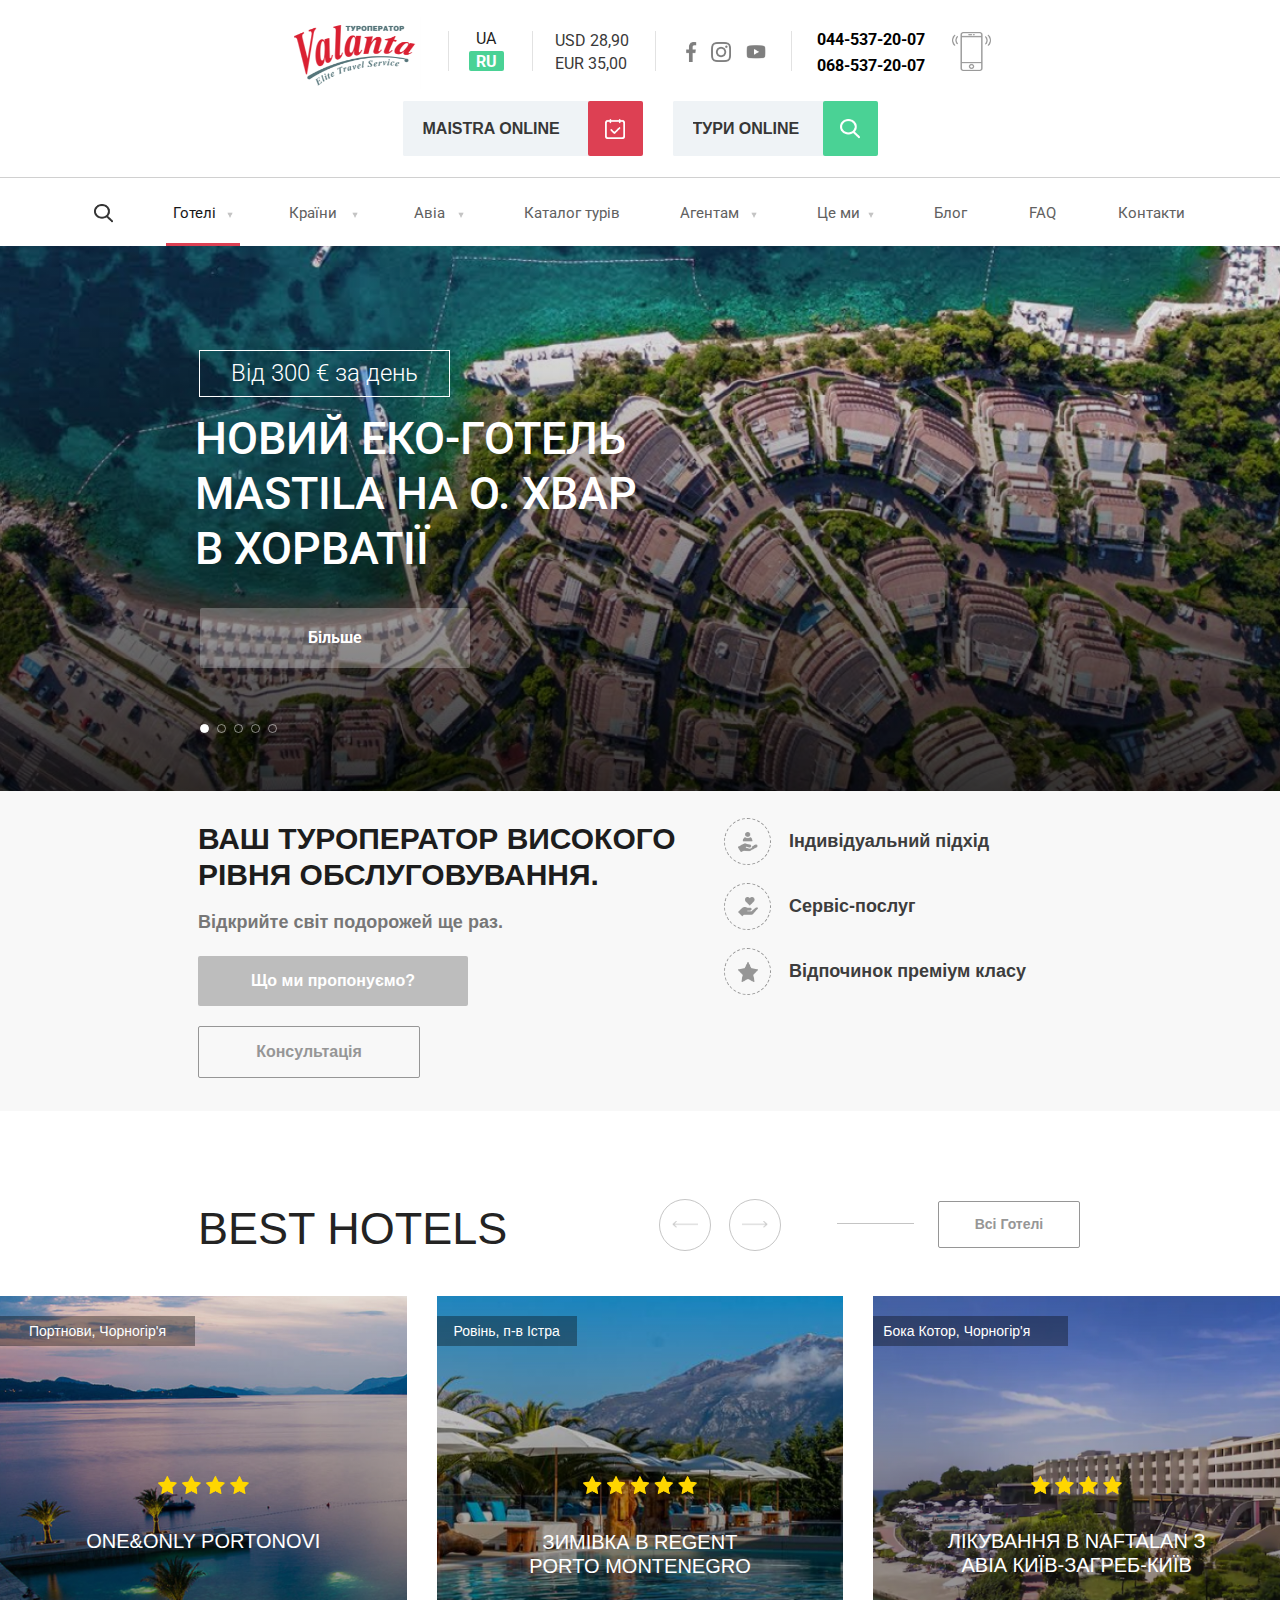
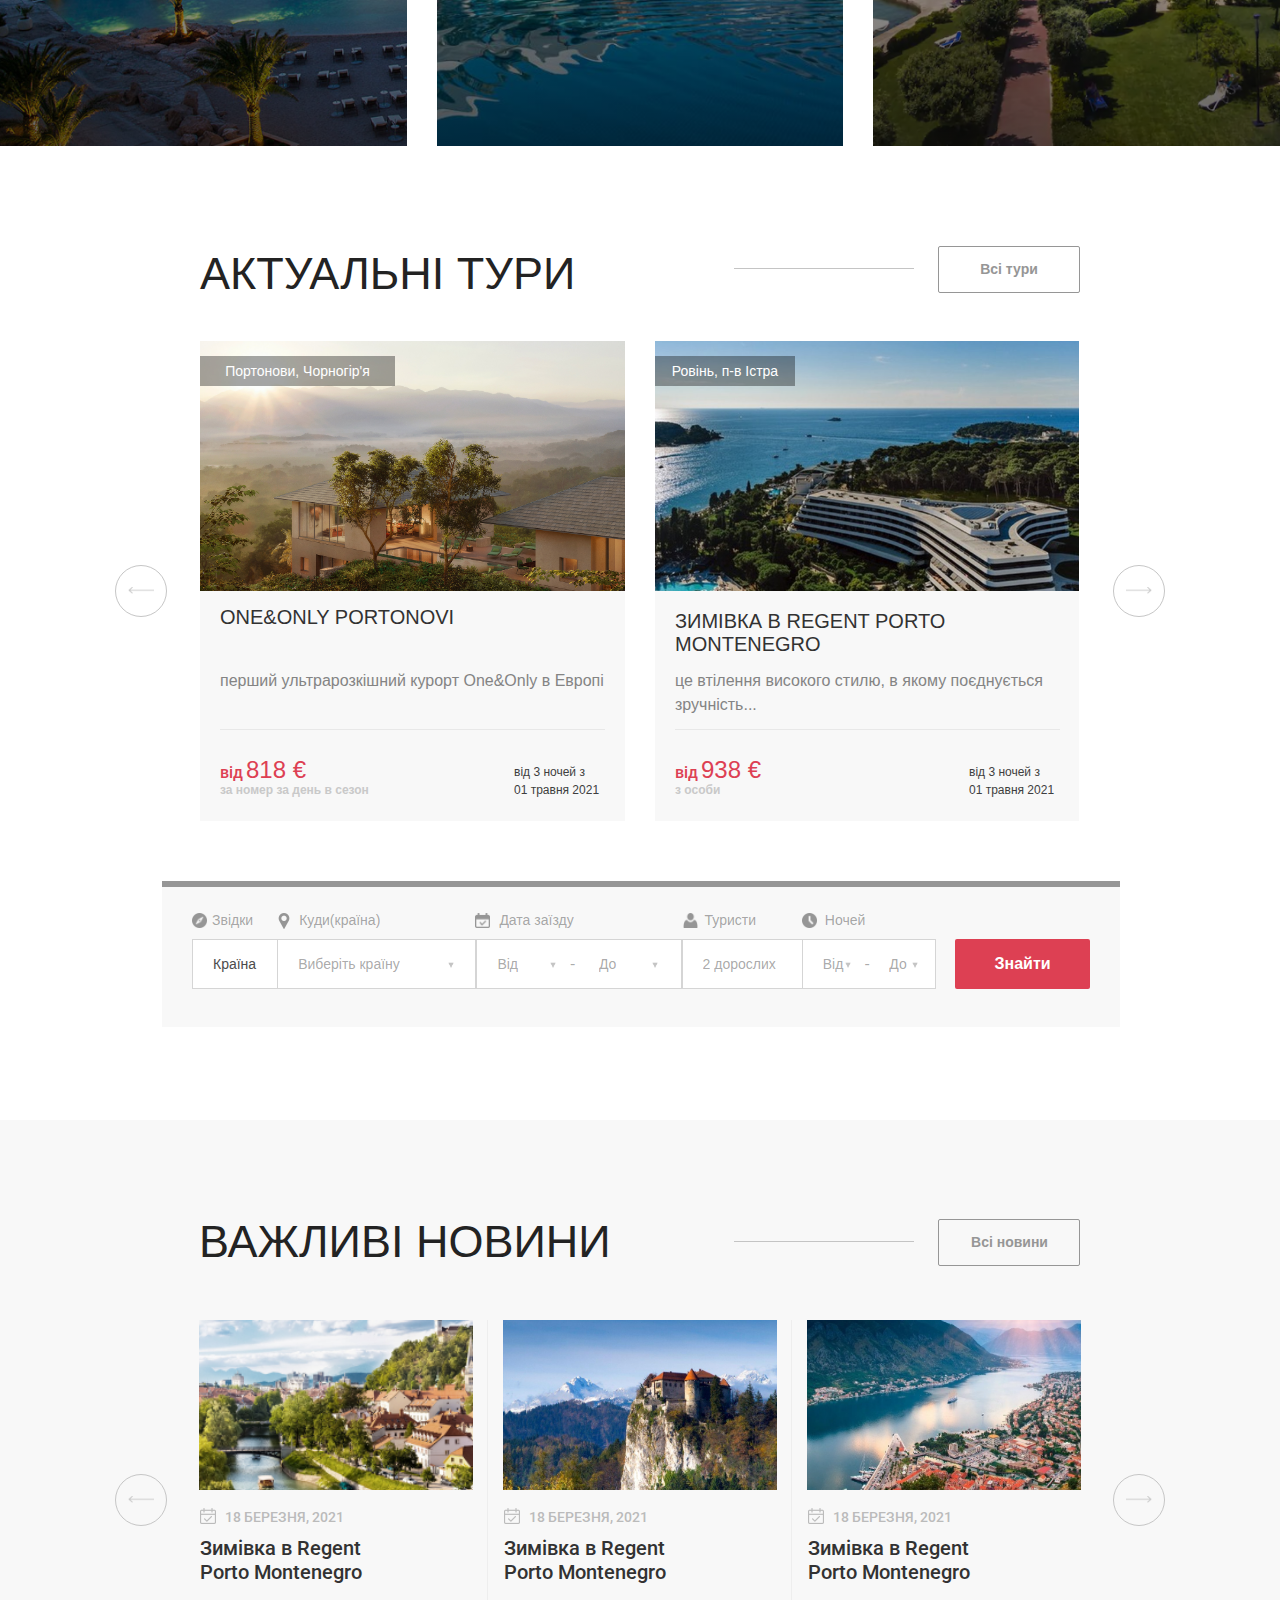
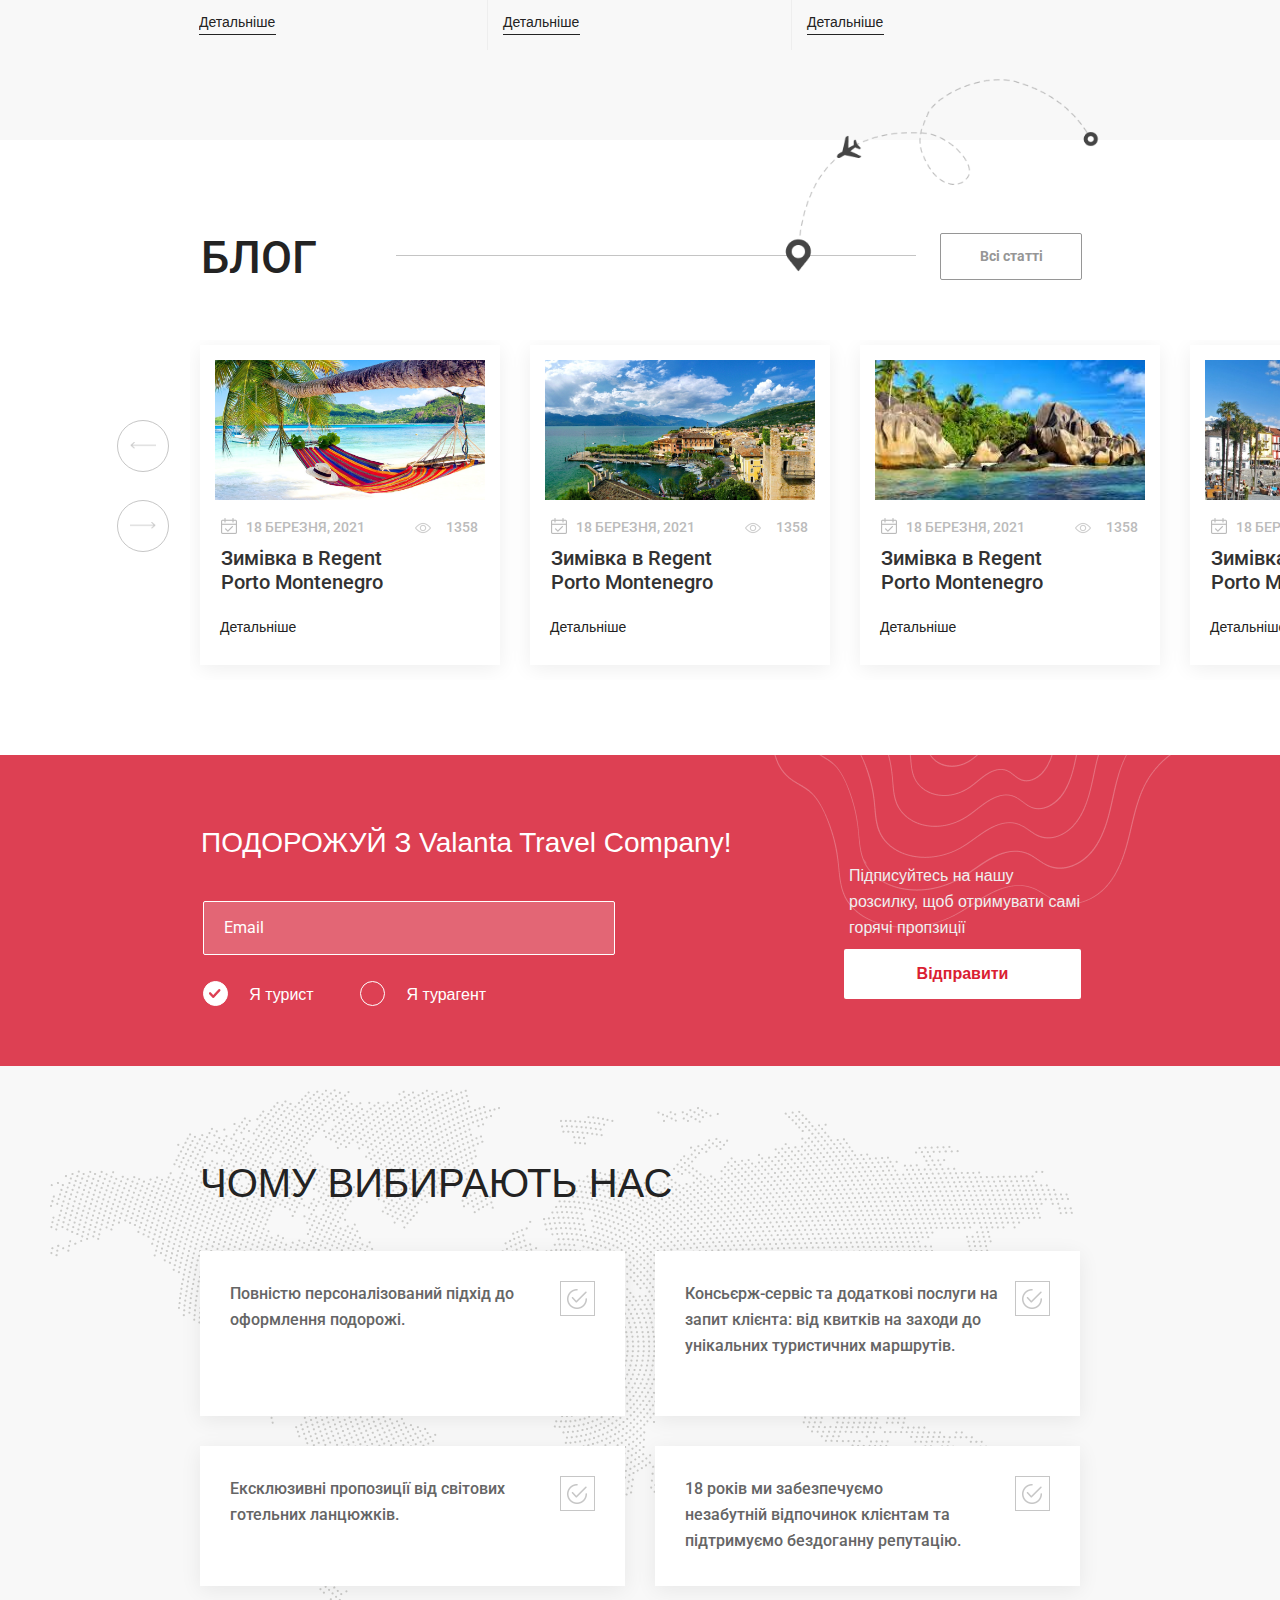
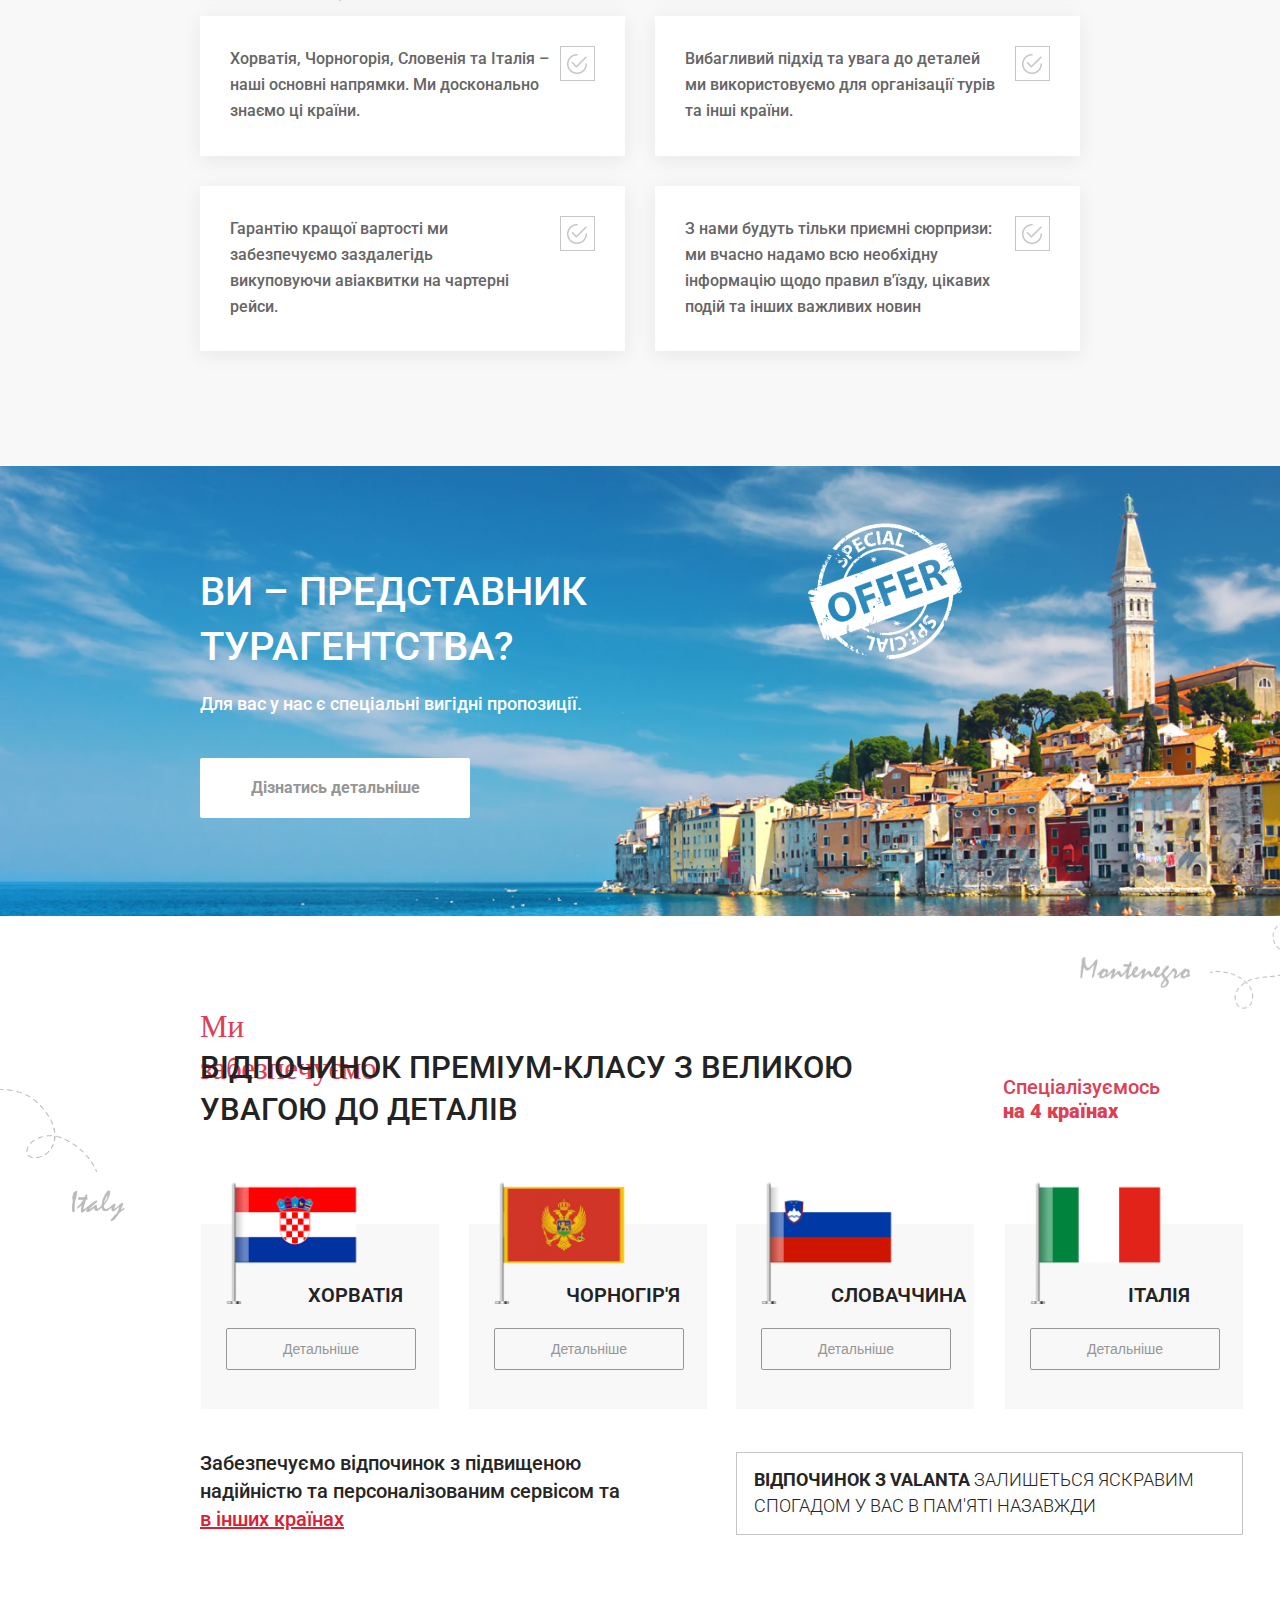
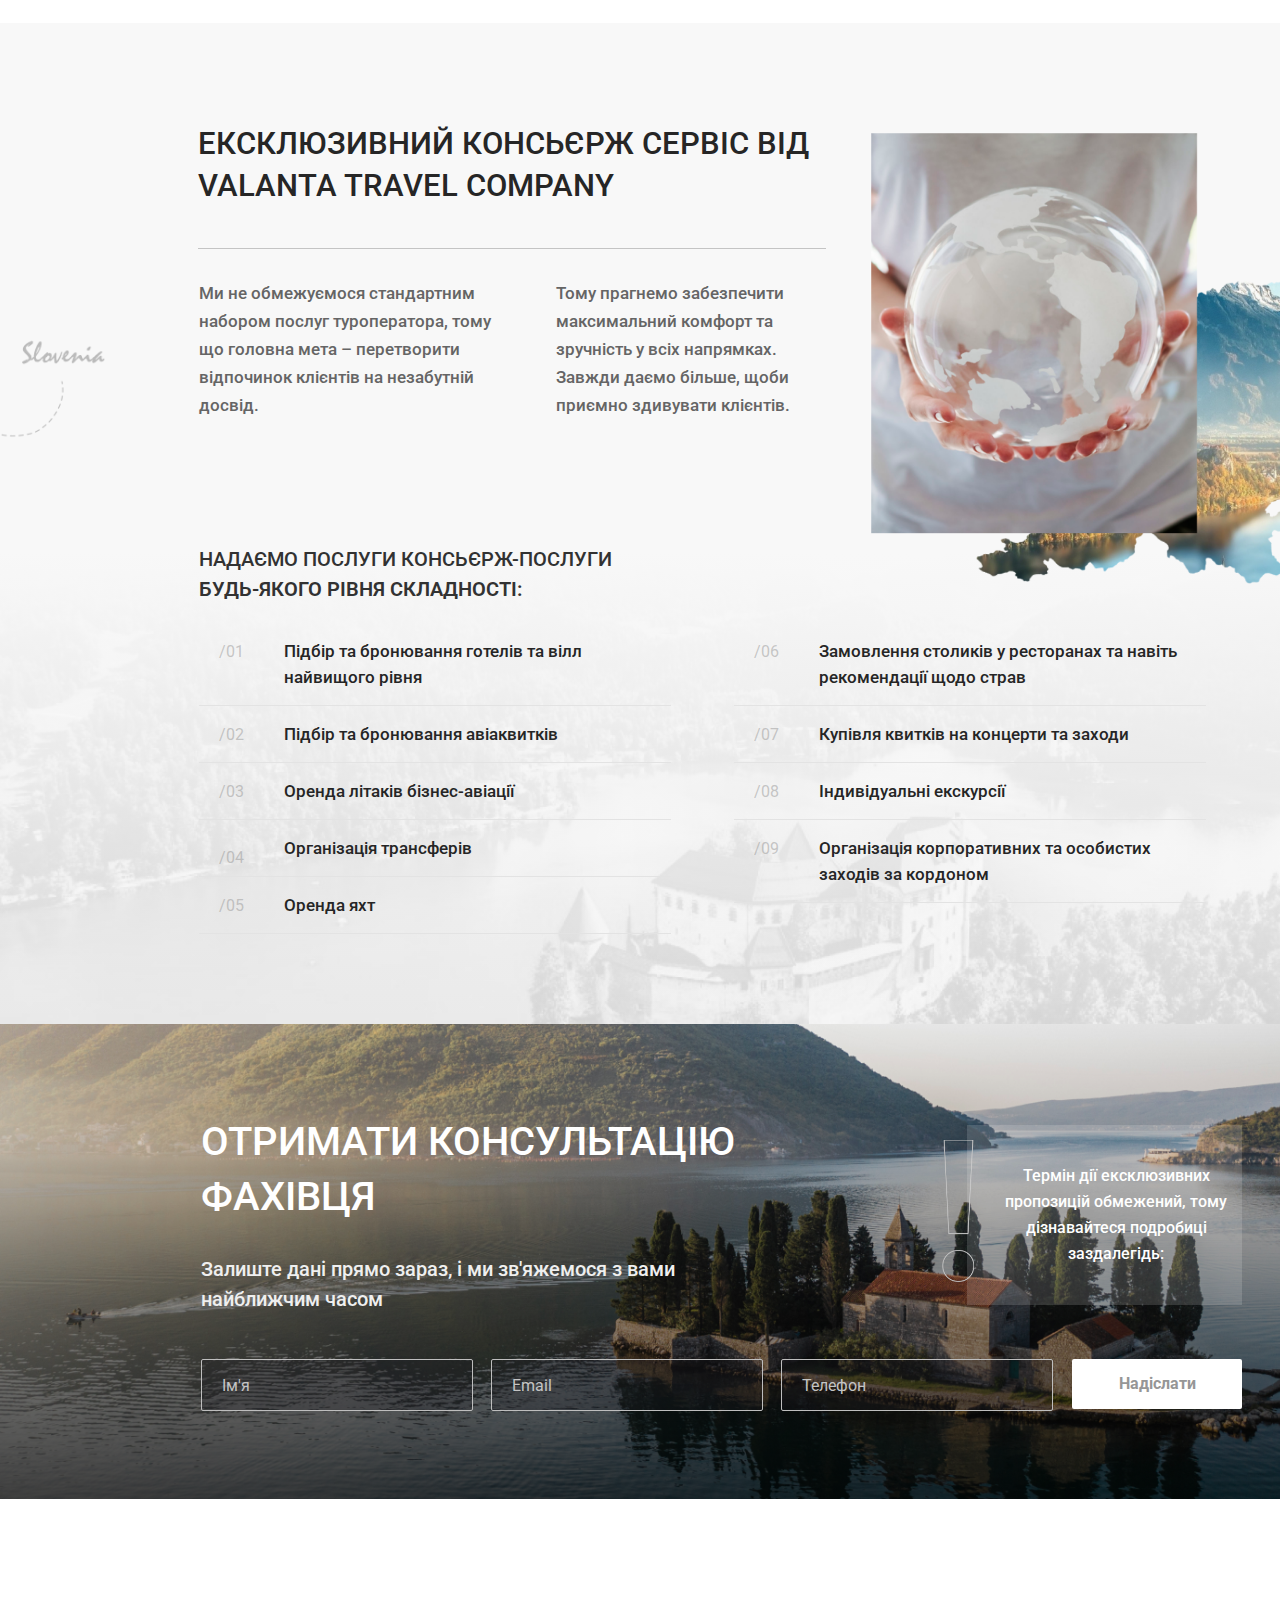
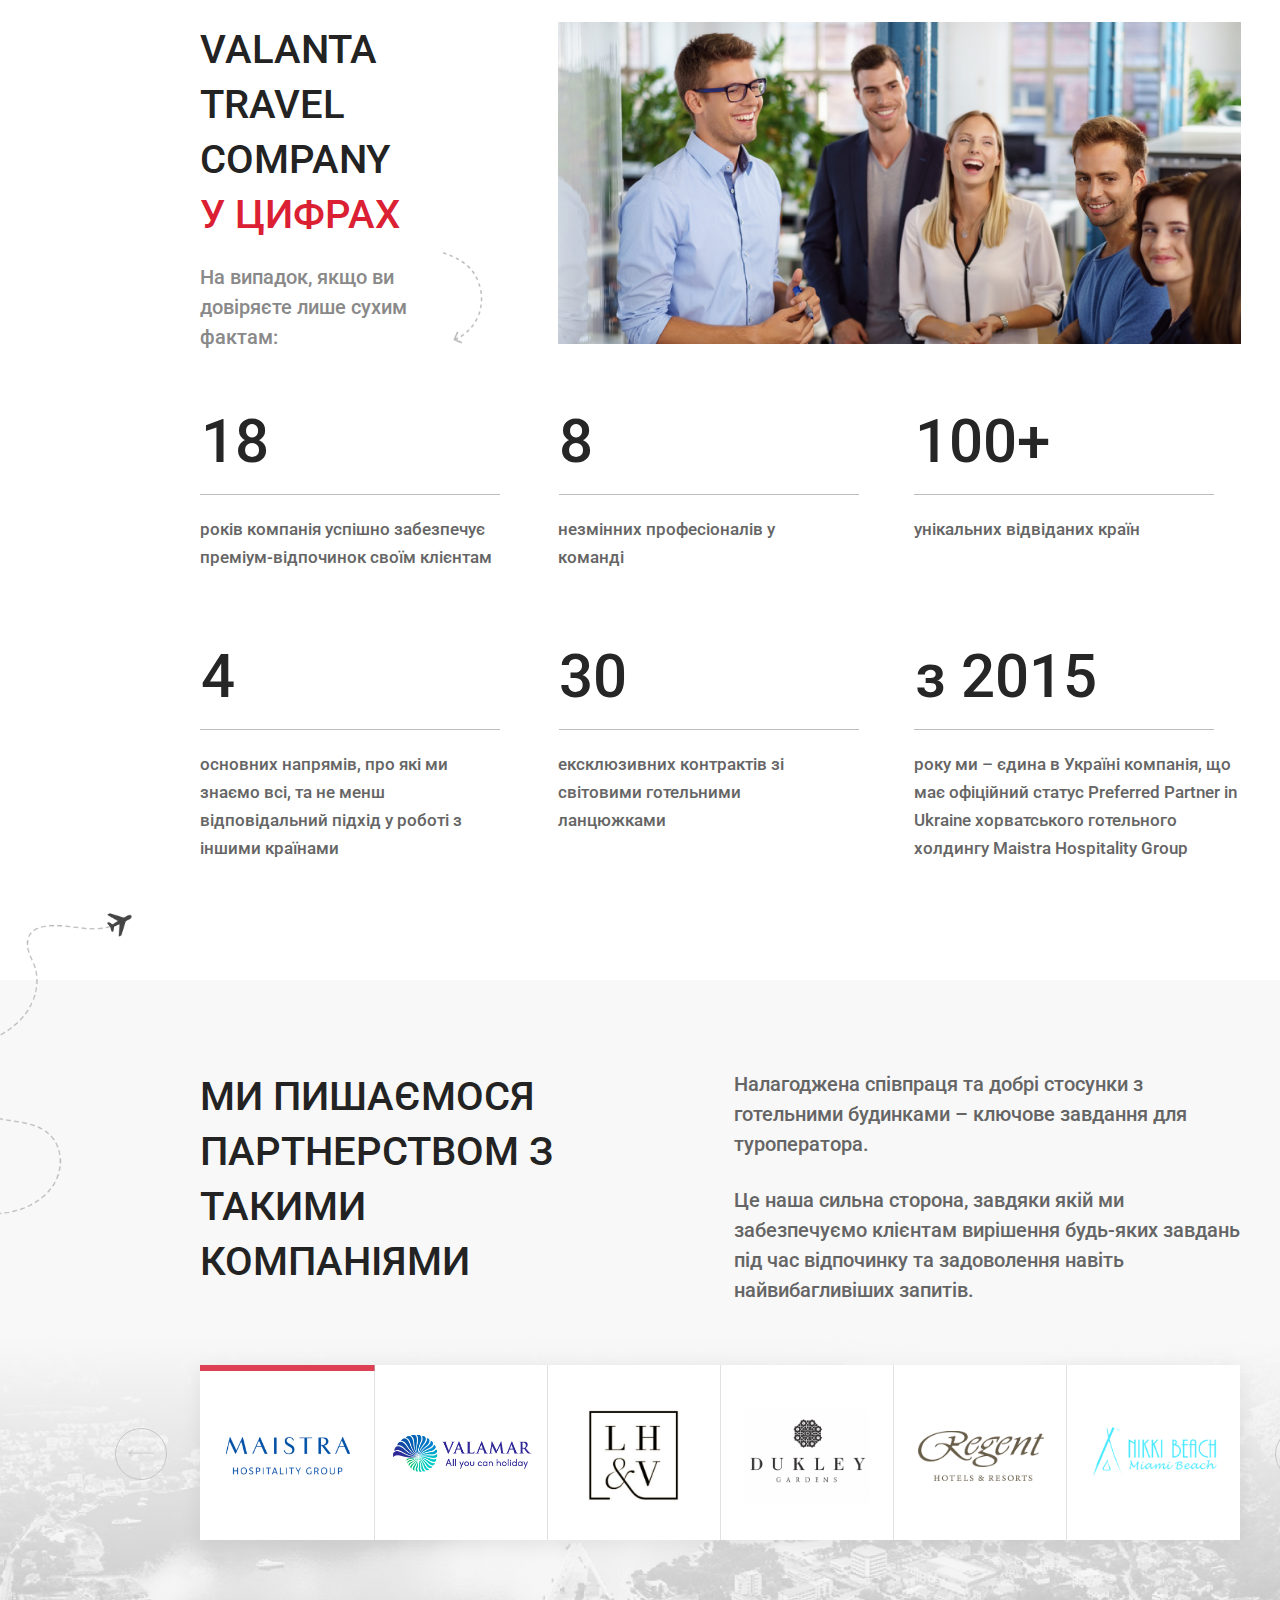
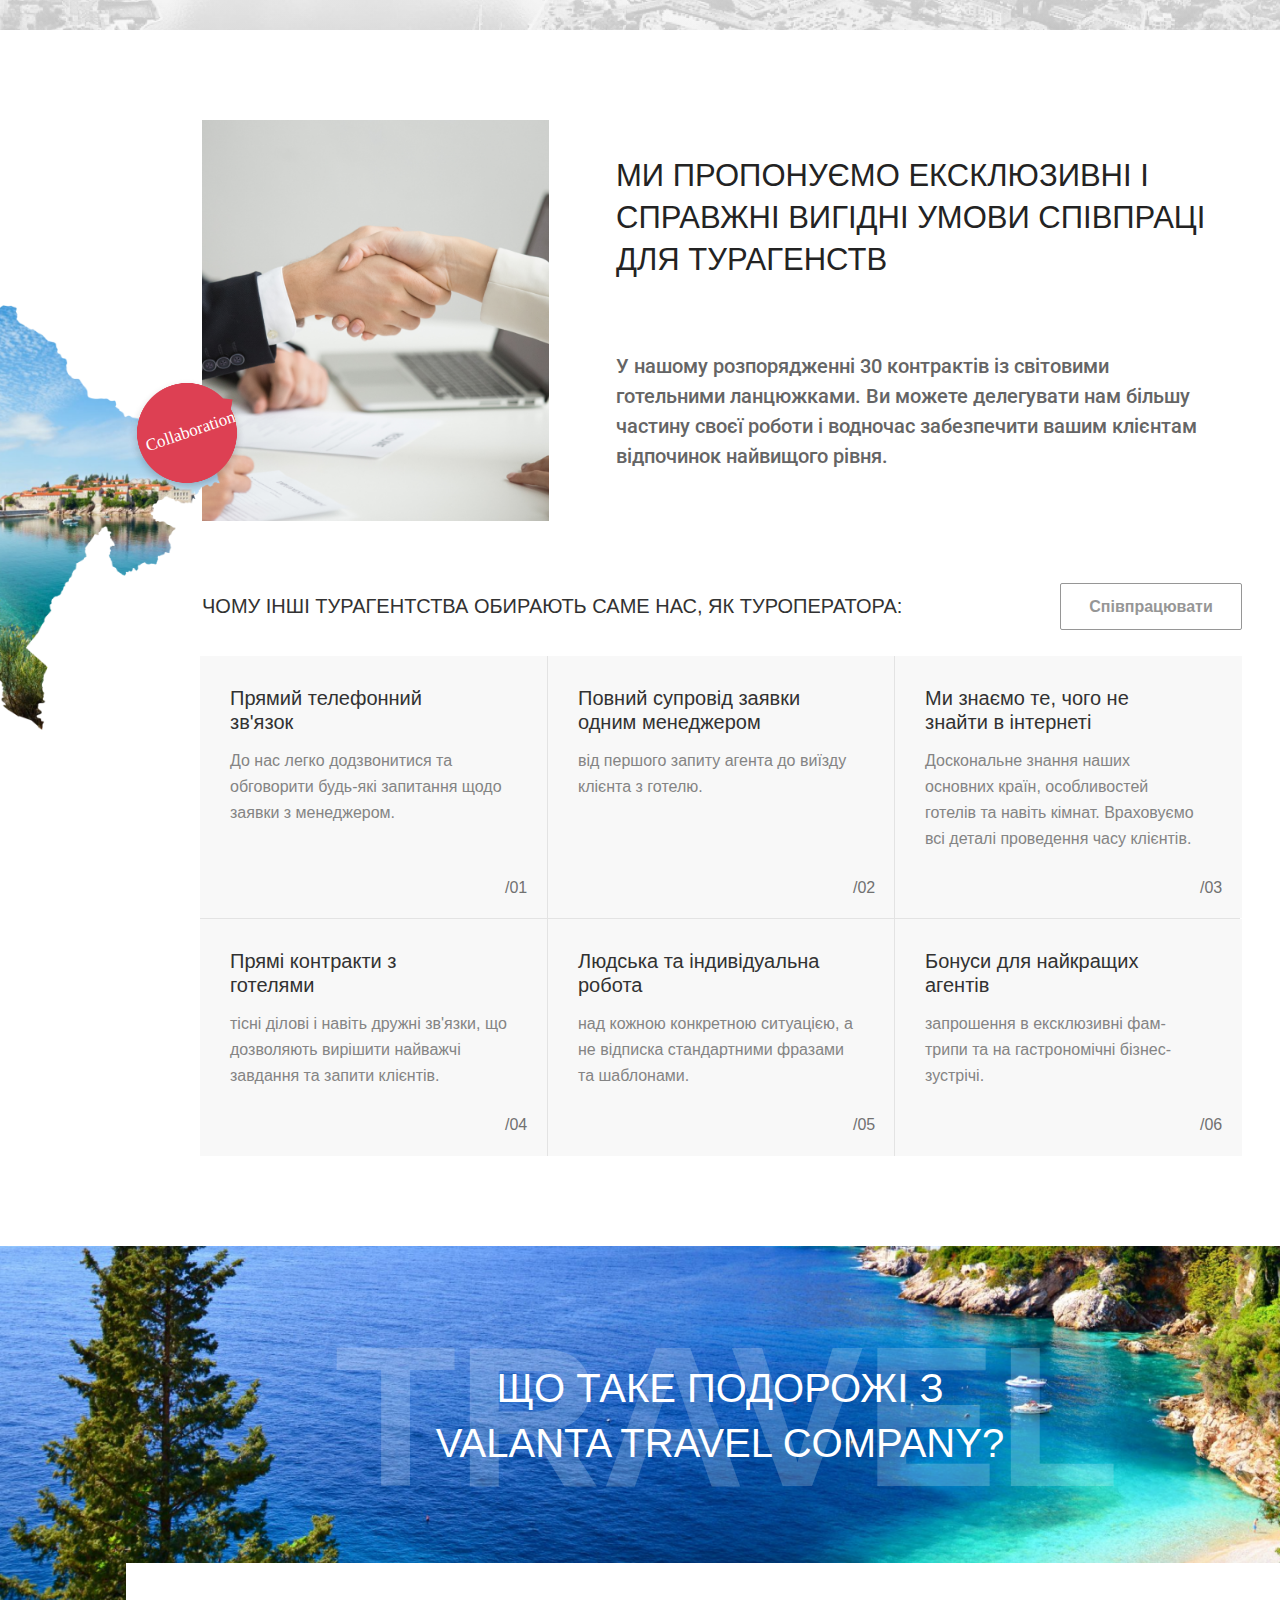
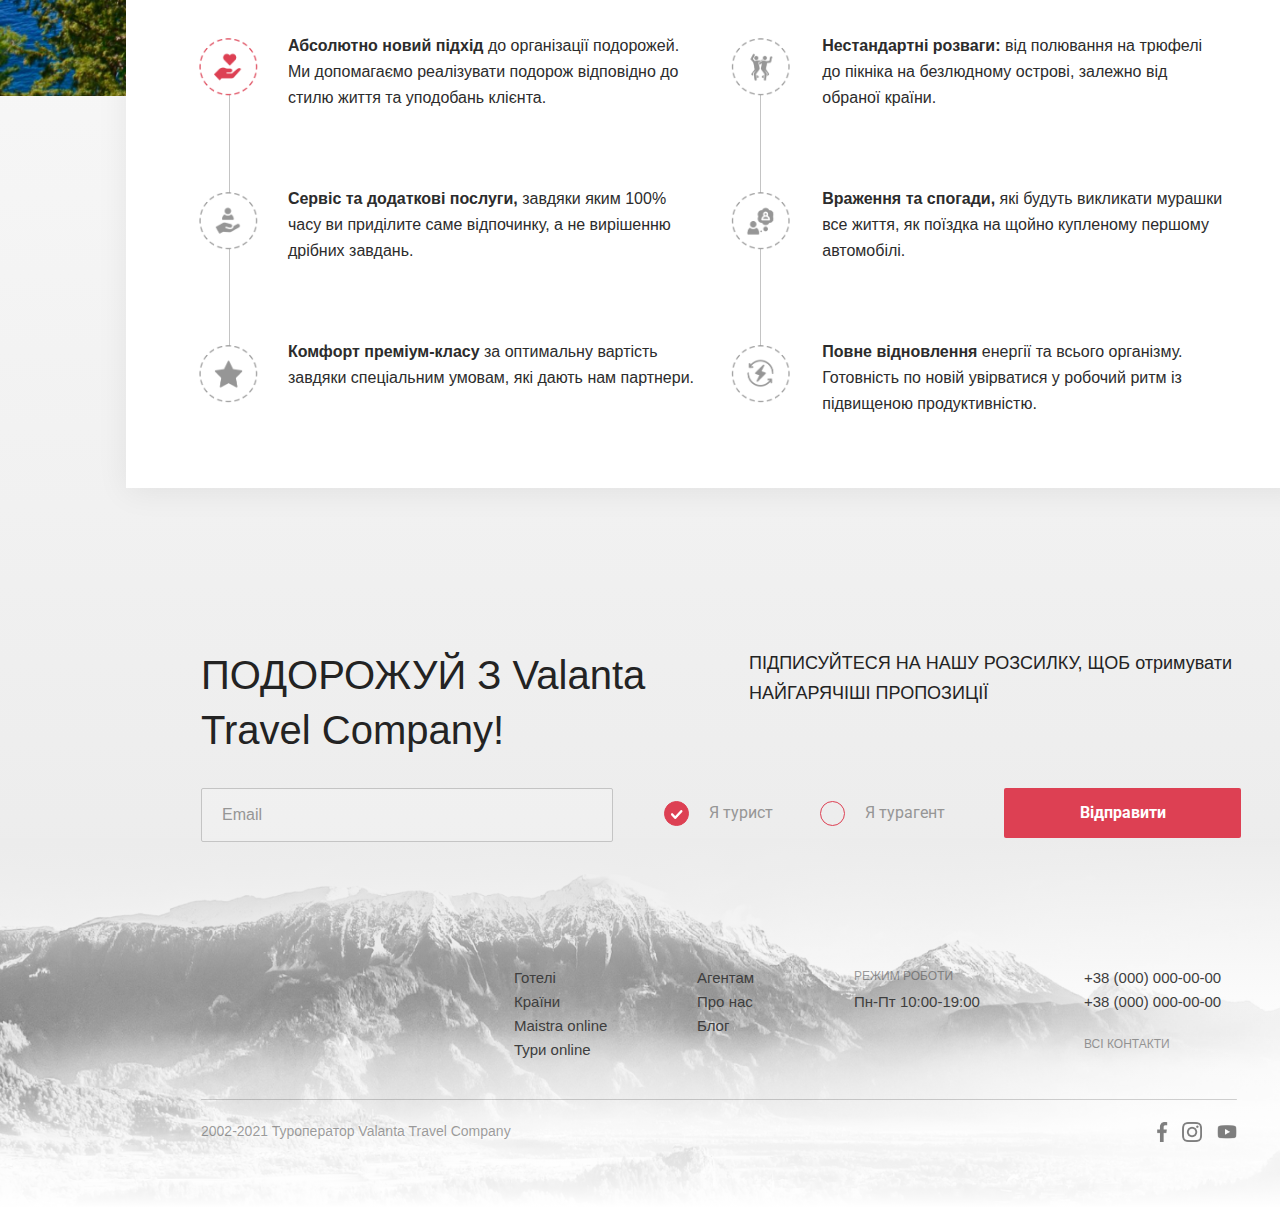
==== commit 53aeee85: "eight_commit" ====
--- a/index.html
+++ b/index.html
@@ -17,249 +17,258 @@
     <div class="top-line"></div>
     <div class="main">
         <div class="top">
-            <div class="top-block1">
-                <img src="img/logo (1) 1.png">
-            </div>
-            <div class="dash"></div>
-            <div class="top-block2">
-                <div class="UA">UA</div>
-                <div class="top-blockRU">
-                    <div class="RU">RU</div>
-                </div>
-            </div>
-            <div class="dash2"></div>
-            <div class="top-block3">
-                <div class="cost-1">USD 28,90</div>
-                <div class="cost-2">EUR 35,00</div>
-            </div>
-            <div class="dash3"></div>
-            <div class="top-block4">
-                <div class="facebook"></div>
-                <div class="instagram"></div>
-                <div class="youtube"></div>
-            </div>
-            <div class="dash4"></div>
-            <div class="top-block5">
-                <div class="number-1">044-537-20-07</div>
-                <div class="number-2">068-537-20-07</div>
-            </div>
-            <div class="smartphone-icon"></div>
-            <div class="dash5"></div>
-            <form class="top-block6">
-                <div class="Maistra-block">
-                    <input class="Maistra-ONLINE" placeholder="Maistra ONLINE">
-                    <a href="#" class="Maistra-btn">
-                        <div class="Check-icon-1"></div>
+            <div class="top-blocks">
+                <div class="top-block1">
+                    <img src="img/logo (1) 1.png">
+                </div>
+                <div class="dash"></div>
+                <div class="top-block2">
+                    <div class="UA">UA</div>
+                    <div class="top-blockRU">
+                        <div class="RU">RU</div>
+                    </div>
+                </div>
+                <div class="dash2"></div>
+                <div class="top-block3">
+                    <div class="cost-1">USD 28,90</div>
+                    <div class="cost-2">EUR 35,00</div>
+                </div>
+                <div class="dash3"></div>
+                <div class="top-block4">
+                    <div class="facebook"></div>
+                    <div class="instagram"></div>
+                    <div class="youtube"></div>
+                </div>
+                <div class="dash4"></div>
+                <div class="top-block5">
+                    <div class="number-1">044-537-20-07</div>
+                    <div class="number-2">068-537-20-07</div>
+                </div>
+                <div class="smartphone-icon"></div>
+                <div class="dash5"></div>
+                <form class="top-block6">
+                    <div class="Maistra-block">
+                        <input class="Maistra-ONLINE" placeholder="Maistra ONLINE">
+                        <a href="#" class="Maistra-btn">
+                            <div class="Check-icon-1"></div>
+                        </a>
+                    </div>
+                    <div class="TOURS-block">
+                        <input class="TOURS-ONLINE" placeholder="Тури ONLINE">
+                        <a href="#" class="TOURS-btn">
+                            <div class="Check-icon-2"></div>
+                        </a>
+                    </div>
+                </form>
+            </div>
+        </div>
+        <div class="list">
+            <div class="list-block">
+                <div class="search-icon"></div>
+                <div class="list-hotels">
+                    <a href="./index.html" class="list-hotels-link" autofocus>Готелі
+                        <div class="list-polygon-icon-1"></div>
+                        <div class="hotels-red-overflow">
+                            <div class="hotels-red"></div>
+                        </div>
                     </a>
-                </div>
-                <div class="TOURS-block">
-                    <input class="TOURS-ONLINE" placeholder="Тури ONLINE">
-                    <a href="#" class="TOURS-btn">
-                        <div class="Check-icon-2"></div>
+                    <div class="hotels-block-overflow">
+                        <div class="hb-list">
+                            <div class="hb-txt-div-1">
+                                <a href="./index.html#best-hotels" class="hb-txt">Best hotels</a>
+                            </div>
+                            <div class="hb-txt-div-2">
+                                <a href="./index.html#actual-tours" class="hb-txt">Актуальні тури</a>
+                            </div>
+                            <div class="hb-txt-div-3">
+                                <a href="./index.html#important-news" class="hb-txt">Важливі новини</a>
+                            </div>
+                            <div class="hb-txt-div-4">
+                                <a href="./index.html#blog" class="hb-txt">Блог</a>
+                            </div>
+                            <div class="hb-txt-div-5">
+                                <a href="./index.html#why-choose" class="hb-txt">Чому вибирають нас</a>
+                            </div>
+                            <div class="hb-txt-div-6">
+                                <a href="./index.html#rest-premium-class" class="hb-txt">Відпочинок преміум класу</a>
+                            </div>
+                            <div class="hb-txt-div-7">
+                                <a href="./index.html#exclusive-service" class="hb-txt">Ексклюзивний консьєрж сервіс</a>
+                            </div>
+                            <div class="hb-txt-div-8">
+                                <a href="./index.html#take-konsultation" class="hb-txt">Отримати консультацію
+                                    фахівця</a>
+                            </div>
+                            <div class="hb-txt-div-9">
+                                <a href="./index.html#valanta-travel-company" class="hb-txt-1">VALANTA TRAVEL COMPANY у
+                                    цифрах</a>
+                            </div>
+                            <div class="hb-txt-div-10">
+                                <a href="./index.html#we-proude-of" class="hb-txt">Партнерство з компаніями</a>
+                            </div>
+                            <div class="hb-txt-div-11">
+                                <a href="./index.html#we-offer-exclusive" class="hb-txt-1">Ексклюзивні і справжні
+                                    вигідні
+                                    умови співпраці</a>
+                            </div>
+                        </div>
+                    </div>
+                </div>
+                <div class="list-countries">
+                    <a href="#" class="list-countries-link">Країни
+                        <div class="list-polygon-icon-2"></div>
+                        <div class="countries-red-overflow">
+                            <div class="countries-red"></div>
+                        </div>
                     </a>
-                </div>
-            </form>
-        </div>
-        <div class="list">
-            <div class="search-icon"></div>
-            <div class="list-hotels">
-                <a href="./index.html" class="list-hotels-link" autofocus>Готелі
-                    <div class="list-polygon-icon-1"></div>
-                    <div class="hotels-red-overflow">
-                        <div class="hotels-red"></div>
-                    </div>
-                </a>
-                <div class="hotels-block-overflow">
-                    <div class="hb-list">
-                        <div class="hb-txt-div-1">
-                            <a href="./index.html#best-hotels" class="hb-txt">Best hotels</a>
-                        </div>
-                        <div class="hb-txt-div-2">
-                            <a href="./index.html#actual-tours" class="hb-txt">Актуальні тури</a>
-                        </div>
-                        <div class="hb-txt-div-3">
-                            <a href="./index.html#important-news" class="hb-txt">Важливі новини</a>
-                        </div>
-                        <div class="hb-txt-div-4">
-                            <a href="./index.html#blog" class="hb-txt">Блог</a>
-                        </div>
-                        <div class="hb-txt-div-5">
-                            <a href="./index.html#why-choose" class="hb-txt">Чому вибирають нас</a>
-                        </div>
-                        <div class="hb-txt-div-6">
-                            <a href="./index.html#rest-premium-class" class="hb-txt">Відпочинок преміум класу</a>
-                        </div>
-                        <div class="hb-txt-div-7">
-                            <a href="./index.html#exclusive-service" class="hb-txt">Ексклюзивний консьєрж сервіс</a>
-                        </div>
-                        <div class="hb-txt-div-8">
-                            <a href ="./index.html#take-konsultation" class="hb-txt">Отримати консультацію фахівця</a>
-                        </div>
-                        <div class="hb-txt-div-9">
-                            <a href="./index.html#valanta-travel-company" class="hb-txt-1">VALANTA TRAVEL COMPANY у цифрах</a>
-                        </div>
-                        <div class="hb-txt-div-10">
-                            <a href="./index.html#we-proude-of" class="hb-txt">Партнерство з компаніями</a>
-                        </div>
-                        <div class="hb-txt-div-11">
-                            <a href="./index.html#we-offer-exclusive" class="hb-txt-1">Ексклюзивні і справжні вигідні умови співпраці</a>
-                        </div>
-                    </div>
-                </div>
-            </div>
-            <div class="list-countries">
-                <a href="#" class="list-countries-link">Країни
-                    <div class="list-polygon-icon-2"></div>
-                    <div class="countries-red-overflow">
-                        <div class="countries-red"></div>
-                    </div>
-                </a>
-                <div class="countries-block-overflow">
-                    <div class="cb-list">
-                        <div class="cb-txt-div-1">
-                            <a href="#" class="cb-txt">Чартерные рейсы в Хорватию</a>
-                        </div>
-                        <div class="cb-txt-div-2">
-                            <a href="#" class="cb-txt">Регулярные рейсы в Хорватию</a>
-                        </div>
-                        <div class="cb-txt-div-3">
-                            <a href="#" class="cb-txt">Чартерные рейсы в Черногорию</a>
-                        </div>
-                        <div class="cb-txt-div-4">
-                            <a href="#" class="cb-txt">Регулярные рейсы в Черногорию</a>
-                        </div>
-                        <div class="cb-txt-div-5">
-                            <a href="#" class="cb-txt">Авиаперелеты в Италию</a>
-                        </div>
-                        <div class="cb-txt-div-6">
-                            <a href="#" class="cb-txt">Авиаперелеты в Словению</a>
-                        </div>
-                        <div class="cb-txt-div-7">
-                            <a href="#" class="cb-txt">Авиаперелеты по всему миру</a>
-                        </div>
-                    </div>
-                </div>
-            </div>
-            <div class="list-avia">
-                <a href="#" class="list-avia-link">Авіа
-                    <div class="list-polygon-icon-3"></div>
-                    <div class="avia-red-overflow">
-                        <div class="avia-red"></div>
-                    </div>
-                </a>
-                <div class="avia-block-overflow">
-                    <div class="ab-list">
-                        <div class="ab-txt-div-1">
-                            <a href="./index5-1.html" class="ab-txt">Чартерные рейсы в Хорватию</a>
-                        </div>
-                        <div class="ab-txt-div-2">
-                            <a href="#" class="ab-txt">Регулярные рейсы в Хорватию</a>
-                        </div>
-                        <div class="ab-txt-div-3">
-                            <a href="#" class="ab-txt">Чартерные рейсы в Черногорию</a>
-                        </div>
-                        <div class="ab-txt-div-4">
-                            <a href="#" class="ab-txt">Регулярные рейсы в Черногорию</a>
-                        </div>
-                        <div class="ab-txt-div-5">
-                            <a href="#" class="ab-txt">Авиаперелеты в Италию</a>
-                        </div>
-                        <div class="ab-txt-div-6">
-                            <a href="#" class="ab-txt">Авиаперелеты в Словению</a>
-                        </div>
-                        <div class="ab-txt-div-7">
-                            <a href="#" class="ab-txt">Авиаперелеты по всему миру</a>
-                        </div>
-                    </div>
-                </div>
-            </div>
-            <div class="list-catalog">
-                <a href="#" class="list-catalog-link">Каталог турів
-                    <div class="catalog-red-overflow">
-                        <div class="catalog-red"></div>
-                    </div>
-                </a>
-            </div>
-            <div class="list-agents">
-                <a href="#" class="list-agents-link">Агентам
-                    <div class="list-polygon-icon-4"></div>
-                    <div class="agents-red-overflow">
-                        <div class="agents-red"></div>
-                    </div>
-                </a>
-                <div class="agents-block-overflow">
-                    <div class="agb-list">
-                        <div class="agb-txt-div-1">
-                            <a href="#" class="agb-txt">Чартерные рейсы в Хорватию</a>
-                        </div>
-                        <div class="agb-txt-div-2">
-                            <a href="#" class="agb-txt">Регулярные рейсы в Хорватию</a>
-                        </div>
-                        <div class="agb-txt-div-3">
-                            <a href="#" class="agb-txt">Чартерные рейсы в Черногорию</a>
-                        </div>
-                        <div class="agb-txt-div-4">
-                            <a href="#" class="agb-txt">Регулярные рейсы в Черногорию</a>
-                        </div>
-                        <div class="agb-txt-div-5">
-                            <a href="#" class="agb-txt">Авиаперелеты в Италию</a>
-                        </div>
-                        <div class="agb-txt-div-6">
-                            <a href="#" class="agb-txt">Авиаперелеты в Словению</a>
-                        </div>
-                        <div class="agb-txt-div-7">
-                            <a href="#" class="agb-txt">Авиаперелеты по всему миру</a>
-                        </div>
-                    </div>
-                </div>
-            </div>
-            <div class="list-WE">
-                <a href="./index6.html" class="list-WE-link" autofocus>Це ми
-                    <div class="list-polygon-icon-5"></div>
-                    <div class="WE-red-overflow">
-                        <div class="WE-red"></div>
-                    </div>
-                </a>
-                <div class="WE-block-overflow">
-                    <div class="wb-list">
-                        <div class="wb-txt-div-1">
-                            <a href="./index6.html#ac-rest-premium-class" class="wb-txt">Преміум відпочинок</a>
-                        </div>
-                        <div class="wb-txt-div-2">
-                            <a href="./index6.html#we-are-your-choise" class="wb-txt">Ми на 100% ваш вибір</a>
-                        </div>
-                        <div class="wb-txt-div-3">
-                            <a href="./index6.html#our-team" class="wb-txt">Наш колектив</a>
-                        </div>
-                        <div class="wb-txt-div-4">
-                            <a href="./index6.html#requisites" class="wb-txt">Реквізити</a>
-                        </div>
-                        <div class="wb-txt-div-5">
-                            <a href="./index6.html#five-points" class="wb-txt-1">Співпраця з туроператором Valanta Travel Company</a>
-                        </div>
-                    </div>
-                </div>
-            </div>
-            <div class="list-blog">
-                <a href="./index4.html" class="list-blog-link">Блог
-                    <div class="blog-red-overflow">
-                        <div class="blog-red"></div>
-                    </div>
-                </a>
-            </div>
-            <div class="list-FAQ">
-                <a href="./index3.html" class="list-FAQ-link">FAQ
-                    <div class="FAQ-red-overflow">
-                        <div class="FAQ-red"></div>
-                    </div>
-                </a>
-            </div>
-            <div class="list-contacts">
-                <a href="./index2.html" class="list-contacts-link">Контакти
-                    <div class="contacts-red-overflow">
-                        <div class="contacts-red"></div>
-                    </div>
-                </a>
+                    <div class="countries-block-overflow">
+                        <div class="cb-list">
+                            <div class="cb-txt-div-1">
+                                <a href="#" class="cb-txt">Чартерные рейсы в Хорватию</a>
+                            </div>
+                            <div class="cb-txt-div-2">
+                                <a href="#" class="cb-txt">Регулярные рейсы в Хорватию</a>
+                            </div>
+                            <div class="cb-txt-div-3">
+                                <a href="#" class="cb-txt">Чартерные рейсы в Черногорию</a>
+                            </div>
+                            <div class="cb-txt-div-4">
+                                <a href="#" class="cb-txt">Регулярные рейсы в Черногорию</a>
+                            </div>
+                            <div class="cb-txt-div-5">
+                                <a href="#" class="cb-txt">Авиаперелеты в Италию</a>
+                            </div>
+                            <div class="cb-txt-div-6">
+                                <a href="#" class="cb-txt">Авиаперелеты в Словению</a>
+                            </div>
+                            <div class="cb-txt-div-7">
+                                <a href="#" class="cb-txt">Авиаперелеты по всему миру</a>
+                            </div>
+                        </div>
+                    </div>
+                </div>
+                <div class="list-avia">
+                    <a href="#" class="list-avia-link">Авіа
+                        <div class="list-polygon-icon-3"></div>
+                        <div class="avia-red-overflow">
+                            <div class="avia-red"></div>
+                        </div>
+                    </a>
+                    <div class="avia-block-overflow">
+                        <div class="ab-list">
+                            <div class="ab-txt-div-1">
+                                <a href="./index5-1.html" class="ab-txt">Чартерные рейсы в Хорватию</a>
+                            </div>
+                            <div class="ab-txt-div-2">
+                                <a href="#" class="ab-txt">Регулярные рейсы в Хорватию</a>
+                            </div>
+                            <div class="ab-txt-div-3">
+                                <a href="#" class="ab-txt">Чартерные рейсы в Черногорию</a>
+                            </div>
+                            <div class="ab-txt-div-4">
+                                <a href="#" class="ab-txt">Регулярные рейсы в Черногорию</a>
+                            </div>
+                            <div class="ab-txt-div-5">
+                                <a href="#" class="ab-txt">Авиаперелеты в Италию</a>
+                            </div>
+                            <div class="ab-txt-div-6">
+                                <a href="#" class="ab-txt">Авиаперелеты в Словению</a>
+                            </div>
+                            <div class="ab-txt-div-7">
+                                <a href="#" class="ab-txt">Авиаперелеты по всему миру</a>
+                            </div>
+                        </div>
+                    </div>
+                </div>
+                <div class="list-catalog">
+                    <a href="#" class="list-catalog-link">Каталог турів
+                        <div class="catalog-red-overflow">
+                            <div class="catalog-red"></div>
+                        </div>
+                    </a>
+                </div>
+                <div class="list-agents">
+                    <a href="#" class="list-agents-link">Агентам
+                        <div class="list-polygon-icon-4"></div>
+                        <div class="agents-red-overflow">
+                            <div class="agents-red"></div>
+                        </div>
+                    </a>
+                    <div class="agents-block-overflow">
+                        <div class="agb-list">
+                            <div class="agb-txt-div-1">
+                                <a href="#" class="agb-txt">Чартерные рейсы в Хорватию</a>
+                            </div>
+                            <div class="agb-txt-div-2">
+                                <a href="#" class="agb-txt">Регулярные рейсы в Хорватию</a>
+                            </div>
+                            <div class="agb-txt-div-3">
+                                <a href="#" class="agb-txt">Чартерные рейсы в Черногорию</a>
+                            </div>
+                            <div class="agb-txt-div-4">
+                                <a href="#" class="agb-txt">Регулярные рейсы в Черногорию</a>
+                            </div>
+                            <div class="agb-txt-div-5">
+                                <a href="#" class="agb-txt">Авиаперелеты в Италию</a>
+                            </div>
+                            <div class="agb-txt-div-6">
+                                <a href="#" class="agb-txt">Авиаперелеты в Словению</a>
+                            </div>
+                            <div class="agb-txt-div-7">
+                                <a href="#" class="agb-txt">Авиаперелеты по всему миру</a>
+                            </div>
+                        </div>
+                    </div>
+                </div>
+                <div class="list-WE">
+                    <a href="./index6.html" class="list-WE-link" autofocus>Це ми
+                        <div class="list-polygon-icon-5"></div>
+                        <div class="WE-red-overflow">
+                            <div class="WE-red"></div>
+                        </div>
+                    </a>
+                    <div class="WE-block-overflow">
+                        <div class="wb-list">
+                            <div class="wb-txt-div-1">
+                                <a href="./index6.html#ac-rest-premium-class" class="wb-txt">Преміум відпочинок</a>
+                            </div>
+                            <div class="wb-txt-div-2">
+                                <a href="./index6.html#we-are-your-choise" class="wb-txt">Ми на 100% ваш вибір</a>
+                            </div>
+                            <div class="wb-txt-div-3">
+                                <a href="./index6.html#our-team" class="wb-txt">Наш колектив</a>
+                            </div>
+                            <div class="wb-txt-div-4">
+                                <a href="./index6.html#requisites" class="wb-txt">Реквізити</a>
+                            </div>
+                            <div class="wb-txt-div-5">
+                                <a href="./index6.html#five-points" class="wb-txt-1">Співпраця з туроператором Valanta
+                                    Travel Company</a>
+                            </div>
+                        </div>
+                    </div>
+                </div>
+                <div class="list-blog">
+                    <a href="./index4.html" class="list-blog-link">Блог
+                        <div class="blog-red-overflow">
+                            <div class="blog-red"></div>
+                        </div>
+                    </a>
+                </div>
+                <div class="list-FAQ">
+                    <a href="./index3.html" class="list-FAQ-link">FAQ
+                        <div class="FAQ-red-overflow">
+                            <div class="FAQ-red"></div>
+                        </div>
+                    </a>
+                </div>
+                <div class="list-contacts">
+                    <a href="./index2.html" class="list-contacts-link">Контакти
+                        <div class="contacts-red-overflow">
+                            <div class="contacts-red"></div>
+                        </div>
+                    </a>
+                </div>
             </div>
         </div>
         <div class="picture-horvat-hotel">
@@ -359,6 +368,8 @@
                 </div>
                 <div class="up-rest-premium">Відпочинок преміум класу</div>
             </div>
+            <div class="up-gradient-right"></div>
+            <div class="up-gradient-left"></div>
         </div>
         <div id="best-hotels">
             <div class="best-hotels-txt">BEST HOTELS</div>
@@ -506,7 +517,7 @@
                     <div class="actual-tour-2">
                         <div class="at-picture-2">
                             <div class="at-block-2">
-                                <div class="at-txt-2-1">Портонови, Чорногір'я</div>
+                                <div class="at-txt-2-1">Ровінь, п-в Істра</div>
                             </div>
                         </div>
                         <div class="at-txt-2-2">Зимівка в Regent Porto Montenegro</div>
@@ -520,7 +531,7 @@
                     <div class="actual-tour-3-3">
                         <div class="at-picture-3">
                             <div class="at-block-3">
-                                <div class="at-txt-3-1">Портонови, Чорногір'я</div>
+                                <div class="at-txt-3-1">Бока Котор, Чорногір'я</div>
                             </div>
                         </div>
                         <div class="at-txt-3-2">Лікування в Naftalan з авіа Київ-Загреб-Київ</div>
@@ -543,71 +554,73 @@
             <div class="at-choosing-panel">
                 <div class="at-select-icon-1"></div>
                 <div class="at-select-txt-1">Звідки</div>
-                <input class="at-select-block-1" placeholder="Країна">
                 <div class="at-select-icon-2"></div>
                 <div class="at-select-txt-2">Куди(країна)</div>
-                <select class="at-select-block-2">
-                    <option disabled selected name="0">Виберіть країну</option>
-                    <option value="country1">Країна1</option>
-                    <option value="country1">Країна2</option>
-                    <option value="country1">Країна3</option>
-                </select>
                 <div class="at-select-icon-3"></div>
                 <div class="at-select-txt-3">Дата заїзду</div>
-                <select class="at-select-block-3-1">
-                    <option disabled selected>Від</option>
-                    <option value="month1">Лютий</option>
-                    <option value="month2">Березень</option>
-                    <option value="month3">Квітень</option>
-                    <option value="month4">Травень</option>
-                    <option value="month5">Червень</option>
-                    <option value="month6">Липень</option>
-                    <option value="month7">Серпень</option>
-                    <option value="month8">Вересень</option>
-                    <option value="month9">Жовтень</option>
-                    <option value="month10">Листопад</option>
-                    <option value="month11">Грудень</option>
-                    <option value="month12">Квітень</option>
-                </select>
-                <div class="at-select-dash">-</div>
-                <select class="at-select-block-3-2">
-                    <option disabled selected name="0">До</option>
-                    <option value="month1">Лютий</option>
-                    <option value="month2">Березень</option>
-                    <option value="month3">Квітень</option>
-                    <option value="month4">Травень</option>
-                    <option value="month5">Червень</option>
-                    <option value="month6">Липень</option>
-                    <option value="month7">Серпень</option>
-                    <option value="month8">Вересень</option>
-                    <option value="month9">Жовтень</option>
-                    <option value="month10">Листопад</option>
-                    <option value="month11">Грудень</option>
-                    <option value="month12">Квітень</option>
-                </select>
                 <div class="at-select-icon-4"></div>
                 <div class="at-select-txt-4">Туристи</div>
-                <input class="at-select-block-4" placeholder="2 дорослих">
                 <div class="at-select-icon-5"></div>
                 <div class="at-select-txt-5">Ночей</div>
-                <select class="at-select-block-5-1">
-                    <option disabled selected>Від</option>
-                    <option value="month1">1</option>
-                    <option value="month2">2</option>
-                    <option value="month3">3</option>
-                </select>
-                <div class="at-select-dash-2">-</div>
-                <select class="at-select-block-5-2">
-                    <option disabled selected name="0">До</option>
-                    <option value="month1">4</option>
-                    <option value="month2">5</option>
-                    <option value="month3">6</option>
-                </select>
+                <div class="chosing-panel-chooses">
+                    <input class="at-select-block-1" placeholder="Країна">
+                    <select class="at-select-block-2">
+                        <option disabled selected name="0">Виберіть країну</option>
+                        <option value="country1">Країна1</option>
+                        <option value="country1">Країна2</option>
+                        <option value="country1">Країна3</option>
+                    </select>
+                    <select class="at-select-block-3-1">
+                        <option disabled selected>Від</option>
+                        <option value="month1">Лютий</option>
+                        <option value="month2">Березень</option>
+                        <option value="month3">Квітень</option>
+                        <option value="month4">Травень</option>
+                        <option value="month5">Червень</option>
+                        <option value="month6">Липень</option>
+                        <option ue="month7">Серпень</option>
+                        <option valvalue="month8">Вересень</option>
+                        <option value="month9">Жовтень</option>
+                        <option value="month10">Листопад</option>
+                        <option value="month11">Грудень</option>
+                        <option value="month12">Квітень</option>
+                    </select>
+                    <div class="at-select-dash">-</div>
+                    <select class="at-select-block-3-2">
+                        <option disabled selected name="0">До</option>
+                        <option value="month1">Лютий</option>
+                        <option value="month2">Березень</option>
+                        <option value="month3">Квітень</option>
+                        <option value="month4">Травень</option>
+                        <option value="month5">Червень</option>
+                        <option value="month6">Липень</option>
+                        <option value="month7">Серпень</option>
+                        <option value="month8">Вересень</option>
+                        <option value="month9">Жовтень</option>
+                        <option value="month10">Листопад</option>
+                        <option value="month11">Грудень</option>
+                        <option value="month12">Квітень</option>
+                    </select>
+                    <input class="at-select-block-4" placeholder="2 дорослих">
+                    <select class="at-select-block-5-1">
+                        <option disabled selected>Від</option>
+                        <option value="month1">1</option>
+                        <option value="month2">2</option>
+                        <option value="month3">3</option>
+                    </select>
+                    <div class="at-select-dash-2">-</div>
+                    <select class="at-select-block-5-2">
+                        <option disabled selected name="0">До</option>
+                        <option value="month1">4</option>
+                        <option value="month2">5</option>
+                        <option value="month3">6</option>
+                    </select>
+                </div>
                 <a href="#" class="at-select-btn">Знайти</a>
             </div>
         </div>
         <div id="important-news">
-            <div class="important-news-txt">ВАЖИЛВІ НОВИНИ</div>
+            <div class="important-news-txt">ВАЖЛИВІ НОВИНИ</div>
             <div class="in-line"></div>
             <a href="#" class="in-allnews-btn">
                 <div class="in-allnews-txt">Всі новини</div>
@@ -691,6 +704,8 @@
                 <label class="in-label4" for="in-switch4"></label>
                 <label class="in-label5" for="in-switch5"></label>
             </div>
+            <div class="important-news-right"></div>
+            <div class="important-news-left"></div>
         </div>
         <div id="blog">
             <div class="blog-txt">БЛОГ</div>
@@ -818,56 +833,58 @@
             <div class="travel-with-labeltxt-1">Я турист</div>
             <div class="travel-with-labeltxt-2">Я турагент</div>
             <a href="#" class="travel-with-btn">Відправити</a>
+            <div class="travel-with-right"></div>
+            <div class="travel-with-left"></div>
         </div>
         <div id="why-choose">
             <div class="why-choose-background"></div>
             <div class="why-choose-txt">ЧОМУ ВИБИРАЮТЬ НАС</div>
             <div class="why-choose-block-1">
                 <div class="wc-block-txt-1">Повністю персоналізований підхід до оформлення подорожі.</div>
-            </div>
-            <div class="wc-line-1"></div>
-            <div class="wc-checked-1"></div>
+                <div class="wc-checked-1"></div>
+                <div class="wc-line-1"></div>
+            </div>
             <div class="why-choose-block-2">
                 <div class="wc-block-txt-2">Ексклюзивні пропозиції від світових готельних ланцюжків.</div>
-            </div>
-            <div class="wc-line-2"></div>
-            <div class="wc-checked-2"></div>
+                <div class="wc-checked-2"></div>
+                <div class="wc-line-2"></div>
+            </div>
             <div class="why-choose-block-3">
                 <div class="wc-block-txt-3">Хорватія, Чорногорія, Словенія та Італія – наші основні напрямки. Ми
                     досконально знаємо ці країни.</div>
-            </div>
-            <div class="wc-line-3"></div>
-            <div class="wc-checked-3"></div>
+                <div class="wc-checked-3"></div>
+                <div class="wc-line-3"></div>
+            </div>
             <div class="why-choose-block-4">
                 <div class="wc-block-txt-4">Гарантію кращої вартості ми забезпечуємо заздалегідь викуповуючи авіаквитки
                     на чартерні рейси.</div>
-            </div>
-            <div class="wc-line-4"></div>
-            <div class="wc-checked-4"></div>
+                <div class="wc-checked-4"></div>
+                <div class="wc-line-4"></div>
+            </div>
             <div class="why-choose-block-5">
                 <div class="wc-block-txt-5">Консьєрж-сервіс та додаткові послуги на запит клієнта: від квитків на заходи
                     до унікальних туристичних маршрутів.</div>
-            </div>
-            <div class="wc-line-5"></div>
-            <div class="wc-checked-5"></div>
+                <div class="wc-checked-5"></div>
+                <div class="wc-line-5"></div>
+            </div>
             <div class="why-choose-block-6">
                 <div class="wc-block-txt-6">18 років ми забезпечуємо незабутній відпочинок клієнтам та підтримуємо
                     бездоганну репутацію.</div>
-            </div>
-            <div class="wc-line-6"></div>
-            <div class="wc-checked-6"></div>
+                <div class="wc-checked-6"></div>
+                <div class="wc-line-6"></div>
+            </div>
             <div class="why-choose-block-7">
                 <div class="wc-block-txt-7">Вибагливий підхід та увага до деталей ми використовуємо для організації
                     турів та інші країни.</div>
-            </div>
-            <div class="wc-line-7"></div>
-            <div class="wc-checked-7"></div>
+                <div class="wc-checked-7"></div>
+                <div class="wc-line-7"></div>
+            </div>
             <div class="why-choose-block-8">
                 <div class="wc-block-txt-8">З нами будуть тільки приємні сюрпризи: ми вчасно надамо всю необхідну
                     інформацію щодо правил в'їзду, цікавих подій та інших важливих новин</div>
-            </div>
-            <div class="wc-line-8"></div>
-            <div class="wc-checked-8"></div>
+                <div class="wc-checked-8"></div>
+                <div class="wc-line-8"></div>
+            </div>
         </div>
         <div class="we-touragent">
             <div class="we-touragent-txt-1">Ви – представник турагентства?</div>
--- a/css/style.css
+++ b/css/style.css
@@ -1,36 +1,70 @@
+html{
+    overflow-x: hidden;
+    margin-right: calc(-1 * (100vw - 100%));
+}
 body{
     font-family: 'Roboto', sans-serif;
-    margin: 0em;
-    padding: 0em;
-    margin-right: calc(-1 * (100vw - 100%));
+    margin: 0px;
+    padding: 0px;
 }
 .main{
     position: relative;
-    width: 1440px;
-    height: 12150px;
+    width: 100vw;
     margin: 0 auto;
     padding: 0 auto;
     overflow: hidden;
 }
+@media screen and (min-width:2064px){
+    .main{
+        width: 2064px;
+    }
+}
 .top{
     position: relative;
-    width: 1440px;
+    width: 100vw;
     height: 100px;
-    margin: 0%;
+    margin: 0 auto;
+    padding: 0 auto;
+}
+.top-blocks{
+    position: absolute;
+    width: 1237px;
+    height: 100px;
+    left: 100px;
+}
+@media screen and (min-width:1440px){
+    .top{
+        width: 1440px;
+    }
+}
+@media screen and (max-width:1440px) and (min-width:1297px){
+    .top-blocks{
+        left: calc((100vw - 1200px)/2);
+    }
 }
 .top-line{
     position: absolute;
     width: 100vw;
-    min-width: 1440px;
     height: 1px;
     top: 100px;
-    margin: 0%;
+    margin: 0 auto;
+    padding: 0 auto;
     background: #D0D0D0;
+    z-index: 1;
+}
+.list-bottom-line{
+    position: absolute;
+    width: 100vw;
+    height: 1px;
+    top: 169px;
+    margin: 0 auto;
+    padding: 0 auto;
+    background: #D0D0D0;
+    z-index: 1;
 }
 .top-block1{
     position: absolute;
     top: 17px;
-    left: 100px;
     width: 131px;
     height: 72px;
 }
@@ -41,7 +75,7 @@
 .dash{
     position: absolute;
     top: 31px;
-    left: 258px;
+    left: 158px;
     width: 1px;
     height: 40px;
     background: #E2E2E2;
@@ -50,7 +84,7 @@
     position: absolute;
     width: 35px;
     height: 43px;
-    left: 279px;
+    left: 179px;
     top: 28px;
     align-items: center;
 }
@@ -87,7 +121,7 @@
     position: absolute;
     width: 1px;
     height: 40px;
-    left: 339px;
+    left: 242px;
     top: 31px;
     background: #E2E2E2;
 }
@@ -95,7 +129,7 @@
     position: absolute;
     width: 75px;
     height: 42px;
-    left: 365px;
+    left: 265px;
     top: 31px;
 }
 .cost-1{
@@ -119,7 +153,7 @@
     position: absolute;
     width: 1px;
     height: 40px;
-    left: 465px;
+    left: 365px;
     top: 31px;
     background: #E2E2E2;
 }
@@ -127,7 +161,7 @@
     position: absolute;
     width: 85px;
     height: 20px;
-    left: 491px;
+    left: 391px;
     top: 42px;
 }
 .facebook{
@@ -157,7 +191,7 @@
     position: absolute;
     width: 1px;
     height: 40px;
-    left: 601px;
+    left: 501px;
     top: 31px;
     background: #E2E2E2;
 }
@@ -165,7 +199,7 @@
     position: absolute;
     width: 128px;
     height: 47px;
-    left: 627px;
+    left: 527px;
     top: 29px;
 }
 .number-1,
@@ -185,7 +219,7 @@
     position: absolute;
     width: 39px;
     height: 39px;
-    left: 762px;
+    left: 662px;
     top: 32px;
     background: url(../img/png-icons/smartphone\ 1.png);
     background-size: 39px 39px;
@@ -194,7 +228,7 @@
     position: absolute;
     width: 1px;
     height: 40px;
-    left: 826px;
+    left: 726px;
     top: 31px;
     background: #E2E2E2;
 }
@@ -202,7 +236,7 @@
     position: absolute;
     width: 475px;
     height: 55px;
-    left: 862px;
+    left: 762px;
     top: 23px;
 }
 .Maistra-block,
@@ -278,17 +312,81 @@
     background: #4AD295;
     border-radius: 2px;
 }
+@media screen and (max-width:1297px) and (min-width:0px){
+    .top-blocks{
+        left: calc((100vw - 701px)/2);
+        width: 701px;
+        height: 177px;
+    }
+    .dash5{
+        display: none;
+    }
+    .top-line{
+        top: 177px;
+    }
+    .top{
+        position: relative;
+        width: 100vw;
+        height: 177px;
+        margin: 0 auto;
+        padding: 0 auto;
+    }
+    .top-block6{
+        position: relative;
+        top: 101px;
+        left: 0px;
+        margin: 0 auto;
+    }
+}
+@media screen and (max-width:760px){
+    .top-blocks{
+        left: calc((100vw - 655px)/2);
+        width: 655px;
+        height: 177px;
+    }
+    .smartphone-icon{
+        top: 110px;
+        left: 40px;
+    }
+    .dash5{
+        display: block;
+        top: 109px;
+        left: 104px;
+    }
+    .top-block6{
+        position: absolute;
+        top: 101px;
+        left: 140px;
+    }
+}
 .list{
-    position: absolute;
-    width: 1440px;
+    position: relative;
+    width: 100vw;
     height: 69px;
-    left: 0px;
-    top: 101px;    
+}
+.list-block{
+    position: absolute;
+    width: 1093px;
+    height: 69px;
+    left: 174px;
+}
+@media screen and (max-width:1440px) and (min-width:1153px){
+    .list-block{
+        position: absolute;
+        width: 1093px;
+        height: 69px;
+        left: calc((100vw - 1093px)/2);
+    }
+}
+@media screen and (min-width:1440px){
+    .list{
+        width: 1440px;
+        margin: 0 auto;
+    }
 }
 .search-icon{
     position: absolute;
-    top: 28px;
-    left: 174px;
+    top: 27px;
     width: 19px;
     height: 19px;
     background: no-repeat url(../img/png-icons/search.png);
@@ -413,7 +511,6 @@
     border: 0.5px solid #DDDDDD;
     border-top: none;
     box-sizing: border-box;
-    transition: 500ms;
 }
 .list-hotels-link:focus,
 .list-hotels:hover .list-hotels-link,
@@ -528,6 +625,13 @@
 .list-contacts:hover .list-contacts-link .contacts-red{
     top: 0px;
     width: 87px;
+}
+.list-countries:hover .countries-block-overflow .cb-list,
+.list-avia:hover .avia-block-overflow .ab-list,
+.list-agents:hover .agents-block-overflow .agb-list,
+.list-hotels:hover .hotels-block-overflow .hb-list,
+.list-WE:hover .WE-block-overflow .wb-list{
+    transition: 500ms;
 }
 .hb-txt-div-1,
 .hb-txt-div-2,
@@ -646,8 +750,9 @@
 .wb-txt-1:focus{
     color: #DD4053;
 }
+
 .list-hotels{
-    left: 253px;
+    left: 79px;
     width: 60px;
 }
 .list-hotels-link{
@@ -667,18 +772,18 @@
     top: -386.5px;
 }
 .list-countries{
-    left: 369px;
+    left: 195px;
     width: 69px;
 }
 .list-countries-link{
     width: 69px;
 }
 .list-avia{
-    left: 494px;
+    left: 320px;
     width: 50px;
 }
 .list-catalog{
-    left: 601px;
+    left: 427px;
     width: 103px;
 }
 .list-catalog-link{
@@ -693,14 +798,14 @@
     width: 119px;
 }
 .list-agents{
-    left: 760px;
+    left: 586px;
     width: 77px;
 }
 .list-agents-link{
     width: 77px;
 }
 .list-WE{
-    left: 897px;
+    left: 723px;
     width: 57px;
 }
 .list-WE-link{
@@ -720,7 +825,7 @@
     top: -176.5px;
 }
 .list-blog{
-    left: 1014px;
+    left: 840px;
     width: 34px;
 }
 .list-blog-link{
@@ -735,7 +840,7 @@
     width: 50px;
 }
 .list-FAQ{
-    left: 1108px;
+    left: 934px;
     width: 29px;
 }
 .list-FAQ-link{
@@ -750,7 +855,7 @@
     width: 47px;
 }
 .list-contacts{
-    left: 1196px;
+    left: 1022px;
     width: 71px;
 }
 .list-contacts-link{
@@ -764,30 +869,119 @@
 .contacts-red{
     width: 87px;
 }
+@media screen and (max-width:1153px){
+    .list-block{
+        left: 30px;
+    }
+    .list-hotels{
+        left: calc(79px - (1093px - 100vw + 60px)*0.0723);
+        transition: 0ms; 
+    }
+    .list-countries{
+        left: calc(195px - (1093px - 100vw + 60px)*0.178);
+        transition: 0ms;
+    }
+    .list-avia{
+        left: calc(320px - (1093px - 100vw + 60px)*0.293);
+        transition: 0ms;
+    }
+    .list-catalog{
+        left: calc(427px - (1093px - 100vw + 60px)*0.39);
+        transition: 0ms;
+    }
+    .list-agents{
+        left: calc(586px - (1093px - 100vw + 60px)*0.536);
+        transition: 0ms;
+    }
+    .list-WE{
+        left: calc(723px - (1093px - 100vw + 60px)*0.6615);
+        transition: 0ms;
+    }
+    .list-blog{
+        left: calc(840px - (1093px - 100vw + 60px)*0.7685);
+        transition: 0ms;
+    }
+    .list-FAQ{
+        left: calc(934px - (1093px - 100vw + 60px)*0.8545);
+        transition: 0ms;
+    }
+    .list-contacts{
+        left: calc(1022px - (1093px - 100vw + 60px)*0.935);
+        transition: 0ms;
+    }
+}
+@media screen and (max-width:803px){
+    .list{
+        height: 138px;
+    }
+    .list-block{
+        width: 537px;
+        height: 138px;
+        left: 10px;
+    }
+    .list-hotels,
+    .list-countries,
+    .list-avia,
+    .list-agents,
+    .list-WE{
+        top: 96px;
+    }
+    .list-hotels{
+        left: 0px;
+    }
+    .list-countries{
+        left: 116px;
+    }
+    .list-avia{
+        left: 241px;
+    }
+    .list-agents{
+        left: 347px;
+    }
+    .list-WE{
+        left: 480px;
+    }
+    .list-catalog{
+        left: 60px;
+    }
+    .list-blog{
+        left: 223px;
+    }
+    .list-FAQ{
+        left: 317px;
+    }
+    .list-contacts{
+        left: 406px;
+    }
+}
+@media screen and (max-width:803px) and (min-width:557px){
+    .list-block{
+        left: calc(133px - (803px - 100vw)/2);
+    }
+}
 .picture-horvat-hotel{
-    position: absolute;
-    width: 1440px;
+    position: relative;
+    width: 100vw;
     height: 490px;
-    top: 170px;
 }
 .overflow-picture{
     position: absolute;
-    width: 1440px;
+    width: 100vw;
     height: 490px;
     left: 0px;
     overflow: hidden;
     background: linear-gradient(180deg, rgba(0, 0, 0, 0.1) 14.37%, rgba(0, 0, 0, 0.8) 100%);
 }
 #picture-horvat-hotel-full{
-    width: 7200px;
+    width: 500vw;
     height: 490px;
     top: 0px;
-    transition: all 1s cubic-bezier(0.075, 0.82, 0.165, 1);
+    transition: left 1s cubic-bezier(0.075, 0.82, 0.165, 1);
 }
 .picture-horvat-hotel-gradient{
     position: relative;
     float: left;
-    width: 1440px;
+    width: 100vw;
     height: 490px;
     background: linear-gradient(180deg, rgba(0, 0, 0, 0.1) 14.37%, rgba(0, 0, 0, 0.8) 100%);
 }
@@ -798,23 +992,23 @@
 .picture-horvat-hotel-5{
     position: relative;
     float: left;
-    width: 1440px;
+    width: 100vw;
     height: 490px;
 }
 .picture-horvat-hotel-1{
-    background: no-repeat url(../img/maxresdefault\ \(1\)\ 2.png);
+    background: no-repeat url(../img/maxresdefault\ \(1\)\ 2.png) center/cover;
 }
 .picture-horvat-hotel-2{
-    background: no-repeat url(../img/montenegro-hero\ 1.png);
+    background: no-repeat url(../img/montenegro-hero\ 1.png) center/cover;
 }
 .picture-horvat-hotel-3{
-    background: no-repeat url(../img/maxresdefault\ \(1\)\ 2.png);
+    background: no-repeat url(../img/maxresdefault\ \(1\)\ 2.png) center/cover;
 }
 .picture-horvat-hotel-4{
-    background: no-repeat url(../img/montenegro-hero\ 1.png);
+    background: no-repeat url(../img/montenegro-hero\ 1.png) center/cover;
 }
 .picture-horvat-hotel-5{
-    background: no-repeat url(../img/maxresdefault\ \(1\)\ 2.png);
+    background: no-repeat url(../img/maxresdefault\ \(1\)\ 2.png) center/cover;
 }
 .hh-cena-block{
     position: absolute;
@@ -839,9 +1033,10 @@
 }
 .horvat-hotel{
     position: absolute;
-    width: 725px;
-    height: 102px;
+    width: auto;
+    height: auto;
     left: 195px;
+    right: 520px;
     top: 165px; 
     font-family: 'Roboto';
     font-style: normal;
@@ -922,43 +1117,149 @@
 }
 #switch1:checked ~ .overflow-picture #picture-horvat-hotel-full{
     position: relative;
-    width: 7200px;
+    width: 500vw;
     height: 490px;
     left: 0px;
 }
 #switch2:checked ~ .overflow-picture #picture-horvat-hotel-full{
     position: relative;
-    width: 7200px;
+    width: 500vw;
     height: 490px;
-    left: -1440px;
+    left: -100vw;
 }
 #switch3:checked ~ .overflow-picture #picture-horvat-hotel-full{
     position: relative;
-    width: 7200px;
+    width: 500vw;
     height: 490px;
-    left: -2880px;
+    left: -200vw;
 }
 #switch4:checked ~ .overflow-picture #picture-horvat-hotel-full{
     position: relative;
-    width: 7200px;
+    width: 500vw;
     height: 490px;
-    left: -4320px;
+    left: -300vw;
 }
 #switch5:checked ~ .overflow-picture #picture-horvat-hotel-full{
     position: relative;
-    width: 7200px;
+    width: 500vw;
     height: 490px;
-    left: -5760px;
-}
-
-
-
+    left: -400vw;
+}
+@media screen and (min-width: 2064px){
+    .picture-horvat-hotel{
+        width: 10320px;
+    }
+    .overflow-picture,
+    .picture-horvat-hotel,
+    .picture-horvat-hotel-gradient,
+    .picture-horvat-hotel-1, .picture-horvat-hotel-2, .picture-horvat-hotel-3, .picture-horvat-hotel-4, .picture-horvat-hotel-5{
+        width: 2064px;
+    }
+    #switch1:checked ~ .overflow-picture #picture-horvat-hotel-full{
+        position: relative;
+        width: 500vw;
+        height: 490px;
+        left: 0px;
+    }
+    #switch2:checked ~ .overflow-picture #picture-horvat-hotel-full{
+        position: relative;
+        width: 500vw;
+        height: 490px;
+        left: -2064px;
+    }
+    #switch3:checked ~ .overflow-picture #picture-horvat-hotel-full{
+        position: relative;
+        width: 500vw;
+        height: 490px;
+        left: -4128px;
+    }
+    #switch4:checked ~ .overflow-picture #picture-horvat-hotel-full{
+        position: relative;
+        width: 500vw;
+        height: 490px;
+        left: -6192px;
+    }
+    #switch5:checked ~ .overflow-picture #picture-horvat-hotel-full{
+        position: relative;
+        width: 500vw;
+        height: 490px;
+        left: -8256px;
+    }
+}
+@media screen and (min-width: 1616px){
+    .horvat-hotel{
+        width: 901px;
+    }
+}
+@media screen and (max-width: 1344px){
+    .picture-horvat-hotel,
+    #switch1:checked ~ .overflow-picture #picture-horvat-hotel-full,
+    .picture-horvat-hotel-gradient,
+    .picture-horvat-hotel-1, .picture-horvat-hotel-2, .picture-horvat-hotel-3, .picture-horvat-hotel-4, .picture-horvat-hotel-5,
+    .overflow-picture{
+        height: 545px;
+    }
+    .hh-more-btn{
+        top: 362px;
+    }
+    #picture-btn{
+        top: 478px;
+    }
+    .horvat-hotel{
+        width: 445px;
+        right: auto;
+    }
+}
+@media screen and (max-width: 1160px){
+    .horvat-hotel{
+        width: 445px;
+        right: auto;
+    }
+}
+@media screen and (max-width: 835px){
+    .horvat-hotel{
+        left: calc(195px - (835px - 100vw)/2);
+    }
+}
+@media screen and (max-width: 670px){
+    .hh-more-btn{
+        left: calc(200px - (670px - 100vw)/2);
+    }
+}
+@media screen and (max-width: 649px){
+    .hh-cena-block{
+        left: calc(199px - (649px - 100vw)/2);
+    }
+}
+@media screen and (max-width: 475px){
+    #picture-btn{
+        left: calc(200px - (475px - 100vw)/2);
+    }
+}
+@media screen and (max-width: 445px){
+    .horvat-hotel{
+        left: 0px;
+    }
+}
+@media screen and (max-width: 251px){
+    .hh-cena-block{
+        left: 0px;
+    }
+}
+@media screen and (max-width: 270px){
+    .hh-more-btn{
+        left: 0px;
+    }
+}
+@media screen and (max-width: 80px){
+    #picture-btn{
+        left: 0px;
+    }
+}
 .under-picture{
-    position: absolute;
-    width: 1440px;
+    position: relative;
+    width: 100vw;
     height: 250px;
-    left: 0px;
-    top: 660px;
     background: #F8F8F8;
 }
 .your-touroperator{
@@ -1036,7 +1337,7 @@
     width: 435px;
     height: 175px;
     top: 27px;
-    left: 884px;
+    right: 121px;
 }
 .up-individual-icon,
 .up-service-icon,
@@ -1104,12 +1405,111 @@
     font-size: 18px;
     color: #3D3D3D;
 }
+@media screen and (min-width: 1680px){
+    .under-picture{
+        width: 1680px;
+        margin: 0 auto;
+    }
+    .up-gradient-right{
+        position: absolute;
+        height: 260px;
+        width: calc((100vw - 1680px)/2);
+        min-width: 50px;
+        max-width: 192px;
+        left: 1680px;
+        background: linear-gradient(90deg, rgba(248,248,248,1) 0%, rgba(255,255,255,1) 100%);
+    }
+    .up-gradient-left{
+        position: absolute;
+        height: 260px;
+        width: calc((100vw - 1680px)/2);
+        min-width: 50px;
+        max-width: 192px;
+        right: 1680px;
+        background: linear-gradient(90deg, rgba(255,255,255,1) 0%, rgba(248,248,248,1) 100%);
+    }
+}
+@media screen and (max-width: 1400px){
+    .your-touroperator{
+        width: calc(624px - (1400px - 100vw));
+    }
+}
+@media screen and (max-width: 1344px){
+    .under-picture{
+        height: 320px;
+    }
+    .up-btn-2{
+        left: 198px;
+        top: 235px;
+    }
+}
+@media screen and (max-width: 1256px){
+    .your-touroperator,
+    .travelling-world,
+    .up-btn-1,
+    .up-btn-2{
+        left: calc(198px - (1256px - 100vw)/2);
+    }
+    .your-touroperator{
+        width: 490px;
+    }
+    .up-three-icons{
+        right: calc(121px - (1256px - 100vw)/2);
+    }
+}
+@media screen and (max-width: 912px){
+    .under-picture{
+        height: 515px;
+    }
+    .your-touroperator,
+    .travelling-world,
+    .up-btn-1,
+    .up-btn-2,
+    .up-three-icons{
+        left: calc(198px - (912px - 100vw)/2);
+    }
+    .up-three-icons{
+        bottom: 35px;
+        top: auto;
+    }
+    .your-touroperator{
+        width: 490px;
+    }
+    .up-three-icons{
+        right: auto;
+    }
+}
+@media screen and (max-width: 560px){
+    .under-picture{
+        height: 570px;
+    }
+    .your-touroperator,
+    .travelling-world,
+    .up-btn-1,
+    .up-btn-2,
+    .up-three-icons{
+        left: calc(198px - (912px - 560px)/2);
+    }
+    .up-three-icons{
+        bottom: 35px;
+        top: auto;
+    }
+    .travelling-world{top: 153px;}
+    .up-btn-1{top: 201px;}
+    .up-btn-2{top: 271px;}
+    .your-touroperator{
+        width: calc(470px - (560px - 100vw));
+        min-width: 400px;
+    }
+    .up-three-icons{
+        right: auto;
+    }
+}
 #best-hotels{
-    position: absolute;
-    width: 1440px;
+    position: relative;
+    width: 100vw;
     height: 635px;
     left: 0px;
-    top: 910px;
 }
 .best-hotels-txt{
     position: absolute;
@@ -1126,7 +1526,7 @@
 }
 .overflow-best-hotels{
     position: absolute;
-    width: 1440px;
+    width: 100vw;
     height: 450px;
     left: 0px;
     top: 185px;
@@ -1134,7 +1534,7 @@
 }
 .best-hotels-all{
     position: absolute;
-    width: 2910px;
+    width: calc(200vw + 30px);
     height: 450px;
     transition: all 1400ms cubic-bezier(0.77, 0, 0.175, 1);
 }
@@ -1142,31 +1542,31 @@
 .best-hotel-2,
 .best-hotel-3{
     position: relative;
-    width: 460px;
+    width: calc(460px + (100vw - 1440px)/3);
     height: 450px;
     float: left;
     margin-right: 30px;
 }
 .best-hotel-3-3{
     position: relative;
-    width: 460px;
+    width: calc(460px + (100vw - 1440px)/3);
     height: 450px;
     float: left;
     margin-right:0px;
-    background: no-repeat url(../img/c41c4172\ 1.png);
+    background: no-repeat url(../img/c41c4172\ 1.png) center/cover;
 }
 .best-hotel-1{
-    background: no-repeat url(../img/01_Valamar-Dubrovnik-President-Beach-Night_Dean-Tosovic_Valamar_riviera_dd\ 1.png);
+    background: no-repeat url(../img/01_Valamar-Dubrovnik-President-Beach-Night_Dean-Tosovic_Valamar_riviera_dd\ 1.png) center/cover;
 }
 .best-hotel-2{
-    background: no-repeat url(../img/276398231\ 2.png);
+    background: no-repeat url(../img/276398231\ 2.png) center/cover;
 }
 .best-hotel-3{
-    background: no-repeat url(../img/c41c4172\ 1.png);
+    background: no-repeat url(../img/c41c4172\ 1.png) center/cover;
 }
 .best-hotels-gradient{
     position: absolute;
-    width: 460px;
+    width: calc(460px + (100vw - 1440px)/3);
     height: 450px;
     background: linear-gradient(180deg, rgba(0, 0, 0, 0.1) 0%, rgba(0, 0, 0, 0.6) 100%);
 }
@@ -1174,7 +1574,7 @@
     position: absolute;
     width: 90.75px;
     height: 18px;
-    left: 185px;
+    left: calc(184.625px + (100vw - 1440px)/6);
     top: 180px;
     background: no-repeat url(../img/png-icons/Frame\ 20.png);
     background-size: 90.75px 18px;
@@ -1183,7 +1583,7 @@
     position: absolute;
     width: 114.75px;
     height: 18px;
-    left: 173px;
+    left: calc(172.625px + (100vw - 1440px)/6);
     top: 180px;
     background: no-repeat url(../img/png-icons/Frame\ 19.png);
     background-size: 114.75px 18px;
@@ -1213,7 +1613,7 @@
     position: absolute;
     width: 249px;
     height: 34px;
-    left: 106px;
+    left: calc(105.5px + (100vw - 1440px)/6);
     top: 228px;
     font-family: 'Montserrat',sans-serif;
     font-style: normal;
@@ -1248,7 +1648,7 @@
     position: absolute;
     width: 233px;
     height: 49px;
-    left: 114px;
+    left: calc(113.5px + (100vw - 1440px)/6);
     top: 234px;
     font-family: 'Montserrat', sans-serif;
     font-style: normal;
@@ -1283,7 +1683,7 @@
     position: absolute;
     width: 281px;
     height: 49px;
-    left: 90px;
+    left: calc(89.5px + (100vw - 1440px)/6);
     top: 233px;
     font-family: 'Montserrat', sans-serif;
     font-style: normal;
@@ -1352,19 +1752,19 @@
    left: 0px;
 }
 #bh-switch2:checked ~ .overflow-best-hotels .best-hotels-all{
-    left: -490px;
+    left: calc(0px - 490px - (100vw - 1440px)/3);
 }
 #bh-switch3:checked ~ .overflow-best-hotels .best-hotels-all{
-    left: -980px;
+    left: calc(0px - 980px - (100vw - 1440px)/3*2);
 }
 #bh-switch4:checked ~ .overflow-best-hotels .best-hotels-all{
-    left: -1470px;
+    left: calc(0px - 1470px - (100vw - 1440px)/3*3);
 }
 .bh-line{
     position: absolute;
-    width: 237px;
+    width: calc(237px + (100vw - 1440px));
     height: 1px;
-    left: 837px;
+    right: 366px;
     top: 112px;
     background: #C4C4C4;
 }
@@ -1372,7 +1772,7 @@
     position: absolute;
     width: 140px;
     height: 45px;
-    left: 1100px;
+    right: 200px;
     top: 90px;
     border: 1px solid #969696;
     border-radius: 2px;
@@ -1390,11 +1790,229 @@
     text-align: center;
     color: #969696;
 }
+@media screen and (min-width:2064px) {
+    #best-hotels,
+    .overflow-best-hotels{
+        width: 2064px;
+    }
+    .best-hotels-all{
+        width: 4158px;
+    }
+    .best-hotel-1,
+    .best-hotel-2,
+    .best-hotel-3,
+    .best-hotel-3-3,
+    .best-hotels-gradient{
+        width: calc(460px + (2064px - 1440px)/3);
+    }
+    .bh-stars-4{
+        left: calc(184.625px + (2064px - 1440px)/6);
+    }
+    .bh-stars-5{
+        left: calc(172.625px + (2064px - 1440px)/6);
+    }
+    .bh-txt-1-1{
+        left: calc(105.5px + (2064px - 1440px)/6);
+    }
+    .bh-txt-2-2{
+        left: calc(113.5px + (2064px - 1440px)/6);
+    }
+    .bh-txt-3-3{
+        left: calc(89.5px + (2064px - 1440px)/6);
+    }
+    .bh-line{
+        width: calc(237px + (2064px - 1440px));
+    }
+}
+@media screen and (max-width:1256px){
+    .best-hotels-all{
+        width: calc(3828px - (1256px - 100vw)*3);
+    }
+    .best-hotel-1,
+    .best-hotel-2,
+    .best-hotel-3,
+    .best-hotel-3-3,
+    .best-hotels-gradient{
+        width: calc(613px + (100vw - 1256px)/2);
+    }
+    .bh-stars-4{
+        left: calc(261.125px + (100vw - 1256px)/4);
+    }
+    .bh-stars-5{
+        left: calc(249.625px + (100vw - 1256px)/4);
+    }
+    .bh-txt-1-1{
+        left: calc(182px + (100vw - 1256px)/4);
+    }
+    .bh-txt-2-2{
+        left: calc(190px + (100vw - 1256px)/4);
+    }
+    .bh-txt-3-3{
+        left: calc(166px + (100vw - 1256px)/4);
+    }
+    #bh-switch2:checked ~ .overflow-best-hotels .best-hotels-all{
+        left: calc(0px - 643px - (100vw - 1256px)/2);
+    }
+    #bh-switch3:checked ~ .overflow-best-hotels .best-hotels-all{
+        left: calc(0px - 1286px - (100vw - 1256px)/2*2);
+    }
+    #bh-switch4:checked ~ .overflow-best-hotels .best-hotels-all{
+        left: calc(0px - 1929px - (100vw - 1256px)/2*3);
+    }
+}
+@media screen and (max-width:1200px){
+    #bh-switch1:checked ~ .bh-labels label:nth-child(4),
+    #bh-switch2:checked ~ .bh-labels label:nth-child(1),
+    #bh-switch3:checked ~ .bh-labels label:nth-child(2),
+    #bh-switch4:checked ~ .bh-labels label:nth-child(3){
+        left: auto;
+        right: 491px;
+    }
+    #bh-switch1:checked ~ .bh-labels label:nth-child(2),
+    #bh-switch2:checked ~ .bh-labels label:nth-child(3),
+    #bh-switch3:checked ~ .bh-labels label:nth-child(4),
+    #bh-switch4:checked ~ .bh-labels label:nth-child(1){
+        left: auto;
+        right: 421px;
+    }
+}
+@media screen and (max-width:1152px){
+    #bh-switch1:checked ~ .bh-labels label:nth-child(4),
+    #bh-switch2:checked ~ .bh-labels label:nth-child(1),
+    #bh-switch3:checked ~ .bh-labels label:nth-child(2),
+    #bh-switch4:checked ~ .bh-labels label:nth-child(3){
+        left: auto;
+        right: calc(491px - (1152px - 100vw)/2);
+    }
+    #bh-switch1:checked ~ .bh-labels label:nth-child(2),
+    #bh-switch2:checked ~ .bh-labels label:nth-child(3),
+    #bh-switch3:checked ~ .bh-labels label:nth-child(4),
+    #bh-switch4:checked ~ .bh-labels label:nth-child(1){
+        left: auto;
+        right: calc(421px - (1152px - 100vw)/2);
+    }
+    .bh-allhotels-btn{
+        right: calc(200px - (1152px - 100vw)/4);
+    }
+}
+@media screen and (max-width:1032px){
+    #bh-switch1:checked ~ .bh-labels label:nth-child(4),
+    #bh-switch2:checked ~ .bh-labels label:nth-child(1),
+    #bh-switch3:checked ~ .bh-labels label:nth-child(2),
+    #bh-switch4:checked ~ .bh-labels label:nth-child(3){
+        left: auto;
+        right: calc(431px - (1032px - 100vw)/2);
+    }
+    #bh-switch1:checked ~ .bh-labels label:nth-child(2),
+    #bh-switch2:checked ~ .bh-labels label:nth-child(3),
+    #bh-switch3:checked ~ .bh-labels label:nth-child(4),
+    #bh-switch4:checked ~ .bh-labels label:nth-child(1){
+        left: auto;
+        right: calc(361px - (1032px - 100vw)/2);
+    }
+    .bh-allhotels-btn{
+        right: calc(170px - (1032px - 100vw)/2);
+    }
+    .best-hotels-txt{
+        left: calc(198px - (1032px - 100vw)/2);
+    }
+}
+@media screen and (max-width:832px){
+    #best-hotels{
+        height: 715px;
+    }
+    .overflow-best-hotels{
+        top: 265px;
+    }
+    .best-hotels-all{
+        width: calc(5142px - (832px - 100vw)*6);
+    }
+    .best-hotel-1,
+    .best-hotel-2,
+    .best-hotel-3,
+    .best-hotel-3-3,
+    .best-hotels-gradient{
+        width: calc(832px + (100vw - 832px));
+    }
+    .bh-stars-4{
+        left: calc(358.625px + (100vw - 832px)/2);
+    }
+    .bh-stars-5{
+        left: calc(249.625px + (100vw - 832px)/2);
+    }
+    .bh-txt-1-1{
+        left: calc(291.5px + (100vw - 832px)/2);
+    }
+    .bh-txt-2-2{
+        left: calc(299.5px + (100vw - 832px)/2);
+    }
+    .bh-txt-3-3{
+        left: calc(275.5px + (100vw - 832px)/2);
+    }
+    #bh-switch2:checked ~ .overflow-best-hotels .best-hotels-all{
+        left: calc(0px - 862px - (100vw - 832px));
+    }
+    #bh-switch3:checked ~ .overflow-best-hotels .best-hotels-all{
+        left: calc(0px - 1724px - (100vw - 832px)*2);
+    }
+    #bh-switch4:checked ~ .overflow-best-hotels .best-hotels-all{
+        left: calc(0px - 2586px - (100vw - 832px)*3);
+    }
+    #bh-switch1:checked ~ .bh-labels label:nth-child(4),
+    #bh-switch2:checked ~ .bh-labels label:nth-child(1),
+    #bh-switch3:checked ~ .bh-labels label:nth-child(2),
+    #bh-switch4:checked ~ .bh-labels label:nth-child(3){
+        top: 168px;
+        left: calc(198px - (832px - 100vw)/2);
+        right: auto;
+    }
+    #bh-switch1:checked ~ .bh-labels label:nth-child(2),
+    #bh-switch2:checked ~ .bh-labels label:nth-child(3),
+    #bh-switch3:checked ~ .bh-labels label:nth-child(4),
+    #bh-switch4:checked ~ .bh-labels label:nth-child(1){
+        top: 168px;
+        left: calc(268px - (832px - 100vw)/2);
+        right: auto;
+    }
+    .bh-allhotels-btn{
+        top: 170px;
+        left: calc(356px - (832px - 100vw)/2);
+        right: auto;
+    }
+    .best-hotels-txt{
+        left: calc(198px - (832px - 100vw)/2);
+    }
+}
+@media screen and (max-width:480px){
+    #bh-switch1:checked ~ .bh-labels label:nth-child(4),
+    #bh-switch2:checked ~ .bh-labels label:nth-child(1),
+    #bh-switch3:checked ~ .bh-labels label:nth-child(2),
+    #bh-switch4:checked ~ .bh-labels label:nth-child(3){
+        top: 168px;
+        left: calc(198px - (832px - 480px)/2);
+        right: auto;
+    }
+    #bh-switch1:checked ~ .bh-labels label:nth-child(2),
+    #bh-switch2:checked ~ .bh-labels label:nth-child(3),
+    #bh-switch3:checked ~ .bh-labels label:nth-child(4),
+    #bh-switch4:checked ~ .bh-labels label:nth-child(1){
+        top: 168px;
+        left: calc(268px - (832px - 480px)/2);
+        right: auto;
+    }
+    .bh-allhotels-btn{
+        top: 170px;
+        left: calc(356px - (832px - 480px)/2);
+        right: auto;
+    }
+    .best-hotels-txt{
+        left: calc(198px - (832px - 480px)/2);
+    }
+}
 #actual-tours{
-    position: absolute;
-    width: 1440px;
+    position: relative;
+    width: 100vw;
     height: 974px;
-    top: 1545px;
 }
 .actual-tours-txt{
     position: absolute;
@@ -1411,9 +2029,9 @@
 }
 .at-line{
     position: absolute;
-    width: 340px;
+    width: calc(340px - (1440px - 100vw));
     height: 1px;
-    left: 734px;
+    right: 366px;
     top: 122px;
     background: #C4C4C4;
 }
@@ -1421,7 +2039,7 @@
     position: absolute;
     width: 140px;
     height: 45px;
-    left: 1100px;
+    right: 200px;
     top: 100px;
     border: 1px solid #969696;
     border-radius: 2px;
@@ -1442,7 +2060,7 @@
 .actual-tours-overflow{
     position: absolute;
     height: 480px;
-    width: 1039px;
+    width: calc(1039px + (100vw - 1440px));
     left: 200px;
     top: 195px;
     overflow: hidden;
@@ -1450,15 +2068,15 @@
 .actual-tours-all{
     position: absolute;
     height: 480px;
-    width: 2108px;
-    transition: all 1s cubic-bezier(0.86, 0, 0.07, 1);
+    width: calc(2108px + (100vw - 1440px)*2);
+    transition: left 1s cubic-bezier(0.86, 0, 0.07, 1);
 }
 .actual-tour-1,
 .actual-tour-2,
 .actual-tour-3,
 .actual-tour-3-3{
     position: relative;
-    width: 327px;
+    width: calc(327px + (100vw - 1440px)/3);
     height: 480px;
     background: #F8F8F8;
     margin-right: 30px;
@@ -1466,10 +2084,10 @@
 }
 .actual-tour-2,
 .actual-tour-3{
-    width: 326px;
+    width: calc(326px + (100vw - 1440px)/3);
 }
 .actual-tour-3-3{
-    width: 326px;
+    width: calc(326px + (100vw - 1440px)/3);
     margin-right: 0px;
 }
 #at-switch1,
@@ -1510,7 +2128,7 @@
     position: absolute;
     width: 50px;
     height: 50px;
-    left: 1275px;
+    right: 115px;
     top: 419px;
     border: 1px solid #C6C6C6;
     border-radius: 50%;
@@ -1533,30 +2151,29 @@
    left: 0px;
 }
 #at-switch2:checked ~ .actual-tours-overflow .actual-tours-all{
-    left: -357px;
+    left: calc(0px - 357px + (1440px - 100vw)/3);
 }
 #at-switch3:checked ~ .actual-tours-overflow .actual-tours-all{
-    left: -713px;
+    left: calc(0px - 713px + (1440px - 100vw)/3*2);
 }
 #at-switch4:checked ~ .actual-tours-overflow .actual-tours-all{
-    left: -1069px;
+    left: calc(0px - 1069px + (1440px - 100vw));
 }
 .at-picture-1,
 .at-picture-2,
 .at-picture-3{
     position: absolute;
-    width: 424px;
-    height: 299px;
-    background: no-repeat url(../img/mandarina\ 2.png);
-    background-size: 327px 250px;
+    width: auto;
+    left: 0px;
+    right: 0px;
+    height: 250px;
+    background: no-repeat url(../img/mandarina\ 2.png) center/cover;
 }
 .at-picture-2{
-    background: no-repeat url(../img/1491655\ 1.png);
-    background-size: 327px 250px;
+    background: no-repeat url(../img/1491655\ 1.png) center/cover;
 }
 .at-picture-3{
-    background: no-repeat url(../img/276398231\ 1.png);
-    background-size: 327px 250px;
+    background: no-repeat url(../img/276398231\ 1.png) center/cover;
 }
 .at-block-1,
 .at-block-2,
@@ -1592,9 +2209,10 @@
 .at-txt-2-2,
 .at-txt-3-2{
     position: absolute;
-    width: 249px;
+    width: auto;
     height: 34px;
     left: 20px;
+    right: 20px;
     top: 265px;
     font-family: 'Monserrat',sans-serif;
     font-style: normal;
@@ -1604,12 +2222,12 @@
     color: #323232;
 }
 .at-txt-2-2{
-    width: 233px;
+    right: 25px;
     height: 49px;
     top: 269px;
 }
 .at-txt-3-2{
-    width: 281px;
+    right: 25px;
     height: 49px;
     top: 269px;
 }
@@ -1617,9 +2235,10 @@
 .at-txt-2-3,
 .at-txt-3-3{
     position: absolute;
-    width: 316px;
-    height: 34px;
+    width: auto;
+    height: auto;
     left: 20px;
+    right: 10px;
     top: 328px;
     font-family: 'Open Sans', sans-serif;
     font-style: normal;
@@ -1634,9 +2253,10 @@
 }
 .at-line-1{
     position: absolute;
-    width: 280px;
+    width: auto;
     height: 1px;
     left: 20px;
+    right: 20px;
     top: 388px;
     background: #E8E8E8;
 }
@@ -1694,7 +2314,7 @@
     position: absolute;
     width: 86px;
     height: 36px;
-    left: 215px;
+    right: 25px;
     top: 422px;
     font-family: 'Open Sans', sans-serif;
     font-style: normal;
@@ -1705,17 +2325,19 @@
 }
 .at-choosing-panel-line{
     position: absolute;
-    width: 1042px;
+    width: auto;
     height: 6px;
     left: 200px;
+    right: 198px;
     top: 735px;
     background: #969696;
 }
 .at-choosing-panel{
     position: absolute;
-    width: 1042px;
+    width: auto;
     height: 140px;
     left: 200px;
+    right: 198px;
     top: 741px;
     background: #F8F8F8;
 }
@@ -1798,12 +2420,25 @@
 .at-choosing-panel input{
     display: block;
 }
-.at-select-block-1{
-    position: absolute;
-    width: 61.5px;
-    height: 48px;
+.chosing-panel-chooses{
+    position: absolute;
+    width: auto;
+    height: 50px;
     left: 30px;
+    right: 184px;
     top: 52px;
+}
+.at-select-block-1,
+.at-select-block-2,
+.at-select-block-3-1,
+.at-select-block-3-2,
+.at-select-block-4,
+.at-select-block-5-1,
+.at-select-block-5-2{
+    position: relative;
+    float: left;
+    width: 103px;
+    height: 50px;
     background: #FFFFFF;
     border: 1px solid rgba(46, 46, 46, 0.2);
     display: inline;
@@ -1817,22 +2452,22 @@
     font-size: 14px;
     line-height: 17px;
     color: #4B4B4B;
+    box-sizing: border-box;
 }
 .at-select-block-1::placeholder{
     color: #4B4B4B;
 }
 .at-select-block-2{
-    position: absolute;
+    position: relative;
     width: 215px;
     height: 50px;
-    left: 133px;
-    top: 52px;
     background: no-repeat url(../img/png-icons/Polygon\ 9.png);
     background-size: 6px 6px;
     background-position-x: 187px;
     background-position-y: 22px;
     background-color: #FFFFFF;
     border: 1px solid rgba(46, 46, 46, 0.2);
+    border-left: none;
     border-radius: none;
     outline: none;
     margin: 0;
@@ -1845,13 +2480,12 @@
     line-height: 17px;
     color: rgba(34, 34, 34, 0.4);
     appearance: none;
+    box-sizing: border-box;
 }
 .at-select-block-3-1{
-    position: absolute;
+    position: relative;
     width: 111px;
     height: 50px;
-    left: 347px;
-    top: 52px;
     background: rgba(46, 46, 46, 0.2);
     background: no-repeat url(../img/png-icons/Polygon\ 9.png);
     background-size: 6px 6px;
@@ -1872,13 +2506,12 @@
     line-height: 17px;
     color: rgba(34, 34, 34, 0.4);
     appearance: none;
+    box-sizing: border-box;
 }
 .at-select-block-3-2{
-    position: absolute;
+    position: relative;
     width: 111px;
     height: 50px;
-    left: 457px;
-    top: 52px;
     background: rgba(46, 46, 46, 0.2);
     background: no-repeat url(../img/png-icons/Polygon\ 9.png);
     background-size: 6px 6px;
@@ -1899,26 +2532,25 @@
     line-height: 17px;
     color: rgba(34, 34, 34, 0.4);
     appearance: none;
+    box-sizing: border-box;
 }
 .at-select-dash{
     position: absolute;
+    top: 15px;
     width: 7px;
     height: 20px;
-    left: 450px;
-    top: 67px;
     font-family: 'Montserrat', sans-serif;
     font-style: normal;
     font-weight: 400;
     font-size: 16px;
     line-height: 20px;
+    z-index: 1;
     color: rgba(34, 34, 34, 0.4);
 }
 .at-select-block-4{
-    position: absolute;
-    width: 97px;
-    height: 48px;
-    left: 567px;
-    top: 52px;
+    position: relative;
+    width: 138px;
+    height: 50px;
     background: #FFFFFF;
     border: 1px solid rgba(46, 46, 46, 0.2);
     display: inline;
@@ -1932,16 +2564,15 @@
     font-size: 14px;
     line-height: 17px;
     color: #4B4B4B;
+    box-sizing: border-box;
 }
 .at-select-block-4::placeholder{
     color: rgba(34, 34, 34, 0.4);
 }
 .at-select-block-5-1{
-    position: absolute;
+    position: relative;
     width: 75px;
     height: 50px;
-    left: 705px;
-    top: 52px;
     background: rgba(46, 46, 46, 0.2);
     background: no-repeat url(../img/png-icons/Polygon\ 9.png);
     background-size: 6px 6px;
@@ -1949,6 +2580,7 @@
     background-position-y: 22px;
     background-color: #FFFFFF;
     border: 1px solid rgba(46, 46, 46, 0.2);
+    border-left: none;
     border-right: none;
     border-radius: none;
     outline: none;
@@ -1962,13 +2594,12 @@
     line-height: 17px;
     color: rgba(34, 34, 34, 0.4);
     appearance: none;
+    box-sizing: border-box;
 }
 .at-select-block-5-2{
-    position: absolute;
+    position: relative;
     width: 75px;
     height: 50px;
-    left: 780px;
-    top: 52px;
     background: rgba(46, 46, 46, 0.2);
     background: no-repeat url(../img/png-icons/Polygon\ 9.png);
     background-size: 6px 6px;
@@ -1989,13 +2620,13 @@
     line-height: 17px;
     color: rgba(34, 34, 34, 0.4);
     appearance: none;
+    box-sizing: border-box;
 }
 .at-select-dash-2{
     position: absolute;
+    top: 15px;
     width: 7px;
     height: 20px;
-    left: 778px;
-    top: 67px;
     font-family: 'Montserrat', sans-serif;
     font-style: normal;
     font-weight: 400;
@@ -2008,7 +2639,7 @@
     position: absolute;
     width: 135px;
     height: 35px;
-    left: 877px;
+    right: 30px;
     top: 52px;
     background: #DD4053;
     border-radius: 2px;
@@ -2023,12 +2654,276 @@
     text-align: center;
     color: #FFFFFF;
 }
+@media screen and (min-width:1356px){
+    .at-select-dash{
+        left: calc(420px + (100vw - 1440px)/5*2.5);
+    }
+    .at-select-dash-2{
+        left: calc(748px + (100vw - 1440px)/5*4.5);
+    }
+    .at-select-block-1{
+        width: calc(103px + (100vw - 1440px)/5);
+    }
+    .at-select-block-2{
+        width: calc(215px + (100vw - 1440px)/5);
+        background-position-x: calc(187px + (100vw - 1440px)/5);
+    }
+    .at-select-block-3-1,
+    .at-select-block-3-2{
+        width: calc(111px + (100vw - 1440px)/10);
+        background-position-x: calc(81px + (100vw - 1440px)/10);
+    }
+    .at-select-block-4{
+        width: calc(138px + (100vw - 1440px)/5);
+    }
+    .at-select-block-5-1,
+    .at-select-block-5-2{
+        width: calc(75px + (100vw - 1440px)/10);
+        background-position-x: calc(51px + (100vw - 1440px)/10);
+    }
+    .at-select-icon-2{left: calc(131px + (100vw - 1440px)/5);}
+    .at-select-icon-3{left: calc(347px + (100vw - 1440px)/5*2);} 
+    .at-select-icon-4{left: calc(571px + (100vw - 1440px)/5*3);}
+    .at-select-icon-5{left: calc(707px + (100vw - 1440px)/5*4);}
+    .at-select-txt-2{left: calc(154px + (100vw - 1440px)/5);}
+    .at-select-txt-3{left: calc(371px + (100vw - 1440px)/5*2);} 
+    .at-select-txt-4{left: calc(593px + (100vw - 1440px)/5*3);}
+    .at-select-txt-5{left: calc(730px + (100vw - 1440px)/5*4);}
+}
+@media screen and (min-width:1944px) {
+    .actual-tours-overflow{
+        width: 1544px;
+        left: calc(200px + (100vw - 1944px)/2);
+    }
+    .actual-tours-all{
+        width: 3118px;
+    }
+    .actual-tour-1, .actual-tour-2, .actual-tour-3, .actual-tour-3-3{
+        width: calc(1484px *2 /6);
+    }
+    .at-select-dash{
+        left: calc(420px + (1944px - 1440px)/5*2.5);
+    }
+    .at-select-dash-2{
+        left: calc(748px + (1944px - 1440px)/5*4.5);
+    }
+    .at-select-block-1{
+        width: calc(103px + (1944px - 1440px)/5);
+    }
+    .at-select-block-2{
+        width: calc(215px + (1944px - 1440px)/5);
+        background-position-x: calc(187px + (1944px - 1440px)/5);
+    }
+    .at-select-block-3-1,
+    .at-select-block-3-2{
+        width: calc(111px + (1944px - 1440px)/10);
+        background-position-x: calc(81px + (1944px - 1440px)/10);
+    }
+    .at-select-block-4{
+        width: calc(138px + (1944px - 1440px)/5);
+    }
+    .at-select-block-5-1,
+    .at-select-block-5-2{
+        width: calc(75px + (1944px - 1440px)/10);
+        background-position-x: calc(51px + (1944px - 1440px)/10);
+    }
+    .at-choosing-panel,
+    .at-choosing-panel-line{
+        width: 1546px;
+        left: calc(200px + (100vw - 1944px)/2);
+    }
+    #at-switch2:checked ~ .actual-tours-overflow .actual-tours-all{
+        left: calc(0px - 357px + (1440px - 1944px)/3);
+    }
+    #at-switch3:checked ~ .actual-tours-overflow .actual-tours-all{
+        left: calc(0px - 713px + (1440px - 1944px)/3*2);
+    }
+    #at-switch4:checked ~ .actual-tours-overflow .actual-tours-all{
+        left: calc(0px - 1069px + (1440px - 1944px));
+    }
+    .at-select-icon-2{left: calc(131px + (1944px - 1440px)/5);}
+    .at-select-icon-3{left: calc(347px + (1944px - 1440px)/5*2);} 
+    .at-select-icon-4{left: calc(571px + (1944px - 1440px)/5*3);}
+    .at-select-icon-5{left: calc(707px + (1944px - 1440px)/5*4);}
+    .at-select-txt-2{left: calc(154px + (1944px - 1440px)/5);}
+    .at-select-txt-3{left: calc(371px + (1944px - 1440px)/5*2);} 
+    .at-select-txt-4{left: calc(593px + (1944px - 1440px)/5*3);}
+    .at-select-txt-5{left: calc(730px + (1944px - 1440px)/5*4);}
+}
+@media screen and (min-width:2064px){
+    .actual-tours-overflow,
+    .at-choosing-panel,
+    .at-choosing-panel-line{
+        left: calc(200px + (2064px - 1944px)/2);
+    }
+    #actual-tours{
+        width: 2064px;
+    }
+    .at-line{
+        width: calc(340px - (1440px - 2064px));
+        left: auto;
+    }
+}
+@media screen and (max-width:1344px){
+    .actual-tours-all{
+        width: calc(2892px + (100vw - 1440px)*3);
+    }
+    .actual-tour-1, .actual-tour-2, .actual-tour-3, .actual-tour-3-3{
+        width: calc(457px + (100vw - 1344px)/2);
+    }
+    #at-switch2:checked ~ .actual-tours-overflow .actual-tours-all{
+        left: calc(0px - 487px + (1344px - 100vw)/2);
+    }
+    #at-switch3:checked ~ .actual-tours-overflow .actual-tours-all{
+        left: calc(0px - 974px + (1344px - 100vw)/2*2);
+    }
+    #at-switch4:checked ~ .actual-tours-overflow .actual-tours-all{
+        left: calc(0px - 1461px + (1344px - 100vw)/2*3);
+    }
+}
+@media screen and (max-width:1000px){
+    .at-choosing-panel,
+    .at-choosing-panel-line{
+        display: none;
+    }
+    #actual-tours{
+        height: 735px;
+    }
+}
+
+@media screen and (max-width:968px){
+    .actual-tours-all{
+        width: calc(3558px + (100vw - 968px)*6);
+    }
+    .actual-tour-1, .actual-tour-2, .actual-tour-3, .actual-tour-3-3{
+        width: calc(568px + (100vw - 968px));
+    }
+    #at-switch2:checked ~ .actual-tours-overflow .actual-tours-all{
+        left: calc(0px - 598px + (968px - 100vw));
+    }
+    #at-switch3:checked ~ .actual-tours-overflow .actual-tours-all{
+        left: calc(0px - 1196px + (968px - 100vw)*2);
+    }
+    #at-switch4:checked ~ .actual-tours-overflow .actual-tours-all{
+        left: calc(0px - 1794px + (968px - 100vw)*3);
+    }
+    .actual-tours-txt{
+        left: calc(200px - (968px - 100vw)/2);
+    }
+    .at-alltours-btn{
+        right: calc(200px - (968px - 100vw)/2);
+    }
+}
+@media screen and (max-width:712px){
+    #actual-tours{
+        height: 805px;
+    }
+    .actual-tours-overflow{
+        top: 265px;
+        width: 311px;
+        left: calc(200px - (712px - 100vw)/2);
+    }
+    .actual-tours-all{
+        width: calc(3558px + (712px - 968px)*6);
+    }
+    .actual-tour-1, .actual-tour-2, .actual-tour-3, .actual-tour-3-3{
+        width: calc(568px + (712px - 968px));
+    }
+    #at-switch2:checked ~ .actual-tours-overflow .actual-tours-all{
+        left: calc(0px - 598px + (968px - 712px));
+    }
+    #at-switch3:checked ~ .actual-tours-overflow .actual-tours-all{
+        left: calc(0px - 1196px + (968px - 712px)*2);
+    }
+    #at-switch4:checked ~ .actual-tours-overflow .actual-tours-all{
+        left: calc(0px - 1794px + (968px - 712px)*3);
+    }
+    #at-switch1:checked ~ .at-labels label:nth-child(4),
+    #at-switch2:checked ~ .at-labels label:nth-child(1),
+    #at-switch3:checked ~ .at-labels label:nth-child(2),
+    #at-switch4:checked ~ .at-labels label:nth-child(3){
+        top: 489px;
+        left: calc(115px - (712px - 100vw)/2);
+    }
+    #at-switch1:checked ~ .at-labels label:nth-child(2),
+    #at-switch2:checked ~ .at-labels label:nth-child(3),
+    #at-switch3:checked ~ .at-labels label:nth-child(4),
+    #at-switch4:checked ~ .at-labels label:nth-child(1){
+        top: 489px;
+        right: calc(115px - (712px - 100vw)/2);
+    }
+    .at-alltours-btn{
+        top: 175px;
+        left: calc(284.5px - (712px - 100vw)/2);
+    }
+    .actual-tours-txt{
+        text-align: center;
+        left: calc(117px - (712px - 100vw)/2);
+    }
+}
+@media screen and (max-width:584px){
+    #at-switch1:checked ~ .at-labels label:nth-child(4),
+    #at-switch2:checked ~ .at-labels label:nth-child(1),
+    #at-switch3:checked ~ .at-labels label:nth-child(2),
+    #at-switch4:checked ~ .at-labels label:nth-child(3){
+        top: 175px;
+        left: calc(115px - (584px - 100vw)/2);
+    }
+    #at-switch1:checked ~ .at-labels label:nth-child(2),
+    #at-switch2:checked ~ .at-labels label:nth-child(3),
+    #at-switch3:checked ~ .at-labels label:nth-child(4),
+    #at-switch4:checked ~ .at-labels label:nth-child(1){
+        top: 175px;
+        right: calc(115px - (584px - 100vw)/2);
+    }
+}
+@media screen and (max-width:1356px){
+    .at-select-dash{
+        left: calc(420px + (1356px - 1440px)/5*2.5);
+    }
+    .at-select-dash-2{
+        left: calc(748px + (1356px - 1440px)/5*4.5);
+    }
+    .at-select-block-1{
+        width: calc(103px + (1356px - 1440px)/5);
+    }
+    .at-select-block-2{
+        width: calc(215px + (1356px - 1440px)/5);
+        background-position-x: calc(187px + (1356px - 1440px)/5);
+    }
+    .at-select-block-3-1,
+    .at-select-block-3-2{
+        width: calc(111px + (1356px - 1440px)/10);
+        background-position-x: calc(81px + (1356px - 1440px)/10);
+    }
+    .at-select-block-4{
+        width: calc(138px + (1356px - 1440px)/5);
+    }
+    .at-select-block-5-1,
+    .at-select-block-5-2{
+        width: calc(75px + (1356px - 1440px)/10);
+        background-position-x: calc(51px + (1356px - 1440px)/10);
+    }
+    .at-select-icon-2{left: calc(131px + (1356px - 1440px)/5);}
+    .at-select-icon-3{left: calc(347px + (1356px - 1440px)/5*2);} 
+    .at-select-icon-4{left: calc(571px + (1356px - 1440px)/5*3);}
+    .at-select-icon-5{left: calc(707px + (1356px - 1440px)/5*4);}
+    .at-select-txt-2{left: calc(154px + (1356px - 1440px)/5);}
+    .at-select-txt-3{left: calc(371px + (1356px - 1440px)/5*2);} 
+    .at-select-txt-4{left: calc(593px + (1356px - 1440px)/5*3);}
+    .at-select-txt-5{left: calc(730px + (1356px - 1440px)/5*4);}
+    .at-choosing-panel,
+    .at-choosing-panel-line{
+        width: 958px;
+        left: calc(200px + (100vw - 1356px)/2);
+    }
+}
+
 #important-news{
-    position: absolute;
-    width: 1440px;
+    position: relative;
+    width: 100vw;
     height: 620px;
-    left: 0px;
-    top: 2519px;
+    margin: auto;
     background: #F8F8F8;
 }
 .important-news-txt{
@@ -2046,9 +2941,10 @@
 }
 .in-line{
     position: absolute;
-    width: 340px;
+    width: auto;
     height: 1px;
     left: 734px;
+    right: 366px;
     top: 121px;
     background: #C4C4C4;
 }
@@ -2056,7 +2952,7 @@
     position: absolute;
     width: 140px;
     height: 45px;
-    left: 1100px;
+    right: 200px;
     top: 99px;
     border: 1px solid #969696;
     border-radius: 2px;
@@ -2085,7 +2981,7 @@
 }
 .important-news-all{
     position: absolute;
-    height: 480px;
+    height: 330px;
     width: 2114px;
     transition: all 1s cubic-bezier(0.23, 1, 0.320, 1);
 }
@@ -2150,7 +3046,7 @@
     position: absolute;
     width: 50px;
     height: 50px;
-    left: 1275px;
+    right: 115px;
     top: 354px;
     border: 1px solid #C6C6C6;
     border-radius: 50%;
@@ -2190,24 +3086,22 @@
 .in-picture-3,
 .in-picture-4{
     position: absolute;
-    width: 238px;
+    width: auto;
+    left: 0px;
+    right: 0px;
     height: 170px;
 }
 .in-picture-1{
-    background: no-repeat url(../img/news_20170411_091637_1491891397\ 1.png);
-    background-size: 238px 170px;
+    background: no-repeat url(../img/news_20170411_091637_1491891397\ 1.png) center/cover;
 }
 .in-picture-2{
-    background: no-repeat url(../img/p184j411emam71qc8tc16kjl125\ 1.png);
-    background-size: 238px 170px;
+    background: no-repeat url(../img/p184j411emam71qc8tc16kjl125\ 1.png) center/cover;
 }
 .in-picture-3{
-    background: no-repeat url(../img/1615470437_162\ 1.png);
-    background-size: 238px 170px;
+    background: no-repeat url(../img/1615470437_162\ 1.png) center/cover;
 }
 .in-picture-4{
-    background: no-repeat url(../img/montenegro-hero\ 2.png);
-    background-size: 238px 170px;
+    background: no-repeat url(../img/montenegro-hero\ 2.png) center/cover;
 }
 .in-date-icon{
     position: absolute;
@@ -2266,12 +3160,233 @@
     border-bottom: 1px solid #DD4053;
     color: #DD4053;
 }
+@media screen and (min-width:1440px){
+    .important-news-overflow{
+        width: calc(1042px + (100vw - 1440px));
+    }
+    .important-news-all{
+        width: calc(2510px + (100vw - 1440px)*2);
+    }
+    .important-1, .important-2, .important-3, .important-4, .important-4-4{
+        width: calc(238px + (100vw - 1440px)/4);
+    }
+    #in-switch2:checked ~ .important-news-overflow .important-news-all{
+        left: calc(0px - 268px - (100vw - 1440px)/4);
+    }
+    #in-switch3:checked ~ .important-news-overflow .important-news-all{
+        left: calc(0px - 536px - (100vw - 1440px)/2);
+    }
+    #in-switch4:checked ~ .important-news-overflow .important-news-all{
+        left: calc(0px - 822px - (100vw - 1440px) / 4 * 3);
+    }
+    #in-switch5:checked ~ .important-news-overflow .important-news-all{
+        left: calc(0px - 1072px - (100vw - 1440px)/1);
+    }
+}
+@media screen and (min-width:1842px){
+    #important-news{
+        width: 1842px;
+        margin: auto;
+    }
+    .important-news-overflow{
+        width: 1442px;
+    }
+    .important-news-all{
+        width: 2914px;
+    }
+    .important-1, .important-2, .important-3, .important-4, .important-4-4{
+        width: 338px;
+    }
+    #in-switch2:checked ~ .important-news-overflow .important-news-all{
+        left: -368px;
+    }
+    #in-switch3:checked ~ .important-news-overflow .important-news-all{
+        left: -736px;
+    }
+    #in-switch4:checked ~ .important-news-overflow .important-news-all{
+        left: -1104px;
+    }
+    #in-switch5:checked ~ .important-news-overflow .important-news-all{
+        left: -1472px;
+    }
+    .important-news-right{
+        position: absolute;
+        height: 620px;
+        min-width: 50px;
+        max-width: 111px;
+        width: calc(0px + (100vw - 1842px)/2);
+        right: 1842px;
+        background: linear-gradient(90deg, rgba(255,255,255,1) 0%, rgba(248,248,248,1) 100%);
+    }
+    .important-news-left{
+        position: absolute;
+        height: 620px;
+        min-width: 50px;
+        max-width: 111px;
+        width: calc(0px + (100vw - 1842px)/2);
+        left: 1842px;
+        background: linear-gradient(90deg, rgba(248,248,248,1) 0%, rgba(255,255,255,1) 100%);
+    }
+}
+@media screen and (max-width:1440px){
+    .important-news-overflow{
+        width: calc(1042px - (1440px - 100vw));
+    }
+    .important-news-all{
+        width: calc(2510px - (1440px - 100vw)*2);
+    }
+    .important-1, .important-2, .important-3, .important-4, .important-4-4{
+        width: calc(238px - (1440px - 100vw)/4);
+    }
+    #in-switch2:checked ~ .important-news-overflow .important-news-all{
+        left: calc(0px - 268px + (1440px - 100vw)/4);
+    }
+    #in-switch3:checked ~ .important-news-overflow .important-news-all{
+        left: calc(0px - 536px + (1440px - 100vw)/2);
+    }
+    #in-switch4:checked ~ .important-news-overflow .important-news-all{
+        left: calc(0px - 822px + (1440px - 100vw) / 4 * 3);
+    }
+    #in-switch5:checked ~ .important-news-overflow .important-news-all{
+        left: calc(0px - 1072px + (1440px - 100vw)/1);
+    }
+}
+@media screen and (max-width:1280px){
+    .important-news-overflow{
+        width: calc(882px - (1280px - 100vw));
+    }
+    .important-news-all{
+        width: calc(2402px - (1280px - 100vw)*8/3);
+    }
+    .important-1, .important-2, .important-3, .important-4, .important-4-4{
+        width: calc(274px - (1280px - 100vw)/3);
+    }
+    #in-switch2:checked ~ .important-news-overflow .important-news-all{
+        left: calc(0px - 304px + (1280px - 100vw)/3);
+    }
+    #in-switch3:checked ~ .important-news-overflow .important-news-all{
+        left: calc(0px - 608px + (1280px - 100vw)/3 * 2);
+    }
+    #in-switch4:checked ~ .important-news-overflow .important-news-all{
+        left: calc(0px - 912px + (1280px - 100vw));
+    }
+    #in-switch5:checked ~ .important-news-overflow .important-news-all{
+        left: calc(0px - 1216px + (1280px - 100vw)/3 * 4);
+    }
+}
+@media screen and (max-width:1052px){
+    .important-news-overflow{
+        width: calc(654px - (1052px - 100vw));
+    }
+    .important-news-all{
+        width: calc(2706px - (1052px - 100vw)*4);
+    }
+    .important-1, .important-2, .important-3, .important-4, .important-4-4{
+        width: calc(312px - (1052px - 100vw)/2);
+    }
+    #in-switch2:checked ~ .important-news-overflow .important-news-all{
+        left: calc(0px - 342px + (1052px - 100vw)/2);
+    }
+    #in-switch3:checked ~ .important-news-overflow .important-news-all{
+        left: calc(0px - 684px + (1052px - 100vw));
+    }
+    #in-switch4:checked ~ .important-news-overflow .important-news-all{
+        left: calc(0px - 1026px + (1052px - 100vw)/2 * 3);
+    }
+    #in-switch5:checked ~ .important-news-overflow .important-news-all{
+        left: calc(0px - 1368px + (1052px - 100vw)/2 * 4);
+    }
+}
+@media screen and (max-width:972px){
+    .important-news-txt{
+        left: calc(199px - (972px - 100vw)/2);
+    }
+    .in-allnews-btn{
+        right: calc(199px - (972px - 100vw)/2);
+    }
+}
+@media screen and (max-width:824px){
+    .important-news-overflow{
+        width: calc(426px - (824px - 100vw));
+    }
+    .important-news-all{
+        width: calc(3618px - (824px - 100vw)*4);
+    }
+    .important-1, .important-2, .important-3, .important-4, .important-4-4{
+        width: calc(426px - (824px - 100vw));
+    }
+    #in-switch2:checked ~ .important-news-overflow .important-news-all{
+        left: calc(0px - 456px + (824px - 100vw));
+    }
+    #in-switch3:checked ~ .important-news-overflow .important-news-all{
+        left: calc(0px - 912px + (824px - 100vw)*2);
+    }
+    #in-switch4:checked ~ .important-news-overflow .important-news-all{
+        left: calc(0px - 1368px + (824px - 100vw)*3);
+    }
+    #in-switch5:checked ~ .important-news-overflow .important-news-all{
+        left: calc(0px - 1824px + (824px - 100vw)*4);
+    }
+}
+@media screen and (max-width:664px){
+    #important-news{
+        height: 720px;
+    }
+    .important-news-txt{
+        width: 464px;
+        text-align: center;
+        left: calc(100px - (664px - 100vw)/2);
+    }
+    .in-allnews-btn{
+        top: 169px;
+        left: calc(261px - (664px - 100vw)/2);
+        right: auto;
+    }
+    .important-news-overflow{
+        top: 270px;
+        width: 266px;
+        left: calc(199px - (664px - 100vw)/2);
+    }
+    .important-news-all{
+        width: 2258px;
+    }
+    .important-1, .important-2, .important-3, .important-4, .important-4-4{
+        width: 266px;
+    }
+    #in-switch2:checked ~ .important-news-overflow .important-news-all{
+        left: 296px;
+    }
+    #in-switch3:checked ~ .important-news-overflow .important-news-all{
+        left: 592px;
+    }
+    #in-switch4:checked ~ .important-news-overflow .important-news-all{
+        left: 888px;
+    }
+    #in-switch5:checked ~ .important-news-overflow .important-news-all{
+        left: 1184px;
+    }
+    #in-switch1:checked ~ .in-labels label:nth-child(5),
+    #in-switch2:checked ~ .in-labels label:nth-child(1),
+    #in-switch3:checked ~ .in-labels label:nth-child(2),
+    #in-switch4:checked ~ .in-labels label:nth-child(3),
+    #in-switch5:checked ~ .in-labels label:nth-child(4){
+        left: calc(180px - (484px - 100vw)/2);
+        top: 620px;
+    }
+    #in-switch1:checked ~ .in-labels label:nth-child(2),
+    #in-switch2:checked ~ .in-labels label:nth-child(3),
+    #in-switch3:checked ~ .in-labels label:nth-child(4),
+    #in-switch4:checked ~ .in-labels label:nth-child(5),
+    #in-switch5:checked ~ .in-labels label:nth-child(1){
+        right: calc(180px - (484px - 100vw)/2);
+        top: 620px;
+    }
+}
 #blog{
-    position: absolute;
-    width: 1440px;
+    position: relative;
+    width: 100vw;
     height: 615px;
-    left: 0px;
-    top: 3139px;
+    margin: auto;
 }
 .blog-txt{
     position: absolute;
@@ -2288,9 +3403,10 @@
 }
 .b-line{
     position: absolute;
-    width: 680px;
+    width: auto;
     height: 1px;
     left: 396px;
+    right: 364px;
     top: 115px;
     background: #C4C4C4;
 }
@@ -2298,7 +3414,7 @@
     position: absolute;
     width: 372.69px;
     height: 405.16px;
-    left: 909px;
+    right: 158.31px;
     top: -159.86px;
     background: no-repeat url(../img/png-icons/Frame\ 77.png);
     background-size: 372.69px 405.16px;
@@ -2309,7 +3425,7 @@
     position: absolute;
     width: 140px;
     height: 45px;
-    left: 1102px;
+    right: 198px;
     top: 93px;
     border: 1px solid #969696;
     border-radius: 2px;
@@ -2439,26 +3555,23 @@
 .b-picture-3,
 .b-picture-4{
     position: absolute;
-    width: 270px;
+    width: auto;
     height: 140px;
     left: 15px;
+    right: 15px;
     top: 15px;
 }
 .b-picture-1{
-    background: no-repeat url(../img/blog/Strani_Sri-Lanka_5-min\ 1.png);
-    background-size: 270px 140px;
+    background: no-repeat url(../img/blog/Strani_Sri-Lanka_5-min\ 1.png) center/cover;
 }
 .b-picture-2{
-    background: no-repeat url(../img/blog/104276fb11cd5d5a5a2b9ed233bde285\ 1.png);
-    background-size: 270px 140px;
+    background: no-repeat url(../img/blog/104276fb11cd5d5a5a2b9ed233bde285\ 1.png) center/cover;
 }
 .b-picture-3{
-    background: no-repeat url(../img/blog/завантаження\ 1.png);
-    background-size: 270px 140px;
+    background: no-repeat url(../img/blog/завантаження\ 1.png) center/cover;
 }
 .b-picture-4{
-    background: no-repeat url(../img/blog/1581002914_lagomaggiore2\ 1.png);
-    background-size: 270px 140px;
+    background: no-repeat url(../img/blog/1581002914_lagomaggiore2\ 1.png) center/cover;
 }
 .b-date-icon{
     position: absolute;
@@ -2487,7 +3600,7 @@
     position: absolute;
     width: 16px;
     height: 16px;
-    left: 215px;
+    right: 69px;
     top: 175px;
     background: no-repeat url(../img/png-icons/view\ 1.png);
     background-size: 16px 16px;
@@ -2496,7 +3609,7 @@
     position: absolute;
     width: 34px;
     height: 25px;
-    left: 246px;
+    right: 20px;
     top: 170px;
     font-family: 'Roboto', sans-serif;
     font-style: normal;
@@ -2507,9 +3620,10 @@
 }
 .b-txt{
     position: absolute;
-    width: 195px;
-    height: 49px;
+    width: auto;
+    height: auto;
     left: 21px;
+    right: 84px;
     top: 201px;
     font-family: 'Roboto', sans-serif;
     font-style: normal;
@@ -2562,12 +3676,150 @@
 .b-more-btn-arrow-point:focus ~ .b-more-btn{
     color: #DD4053;
 }
+@media screen and (min-width:1440px){
+    .blog-overflow{
+        width: calc(1250px + (100vw - 1440px));
+    }
+}
+@media screen and (min-width:1490px){
+    .blog-all{
+        width: calc(2610px + (100vw - 1490px)*2);
+    }
+    .blog-1, .blog-2, .blog-3, .blog-4, .blog-4-4{
+        width: calc(300px + (100vw - 1490px)/4);
+    }
+    #b-switch2:checked ~ .blog-overflow .blog-all{
+        left: calc(0px - 330px - (100vw - 1490px)/5);
+    }
+    #b-switch3:checked ~ .blog-overflow .blog-all{
+        left: calc(0px - 660px - (100vw - 1490px)/5*2);
+    }
+    #b-switch4:checked ~ .blog-overflow .blog-all{
+        left: calc(0px - 990px - (100vw - 1490px)/5*3);
+    }
+    #b-switch5:checked ~ .blog-overflow .blog-all{
+        left: calc(0px - 1320px - (100vw - 1490px)/5*4);
+    }
+}
+@media screen and (min-width:1904px){
+    .blog-overflow{
+        width: 1734px;
+        margin: auto;
+    }
+    .blog-all{
+        width: 3458px;
+    }
+    .blog-1, .blog-2, .blog-3, .blog-4, .blog-4-4{
+        width: 406px;
+    }
+    #b-switch2:checked ~ .blog-overflow .blog-all{
+        left: -436px;
+    }
+    #b-switch3:checked ~ .blog-overflow .blog-all{
+        left: -872px;
+    }
+    #b-switch4:checked ~ .blog-overflow .blog-all{
+        left: -1308px;
+    }
+    #b-switch5:checked ~ .blog-overflow .blog-all{
+        left: -1744px;
+    }
+}
+@media screen and (min-width:2064px){
+    #blog{
+        width:2064px;
+    }
+}
+@media screen and (max-width:1440px){
+    .blog-overflow{
+        width: calc(1250px + (100vw - 1440px));
+    }
+}
+@media screen and (max-width:1000px){
+    .b-line{
+        width: 240px;
+        left: auto;
+    }
+}
+@media screen and (max-width:952px){
+    .b-line{
+        width: 240px;
+        left: auto;
+        right: calc(364px - (952px - 100vw)/2);
+    }
+    .b-airplane{
+        right: calc(158.31px - (952px - 100vw)/2);
+    }
+    .blog-txt{
+        left: calc(201px - (952px - 100vw)/2);
+    }
+    .b-allblogs-btn{
+        right: calc(198px - (952px - 100vw)/2);
+    }
+}
+@media screen and (max-width:696px){
+    .b-line,
+    .b-airplane{
+        display: none;
+    }
+    .blog-txt{
+        left: calc(201px - (696px - 100vw)/2);
+    }
+    .b-allblogs-btn{
+        left: calc(353px - (696px - 100vw)/2);
+    }
+}
+@media screen and (max-width:550px){
+    .blog-overflow{
+        width: 320px;
+        left: calc(190px - (550px - 100vw));
+    }
+    #b-switch1:checked ~ .b-labels label:nth-child(5),
+    #b-switch2:checked ~ .b-labels label:nth-child(1),
+    #b-switch3:checked ~ .b-labels label:nth-child(2),
+    #b-switch4:checked ~ .b-labels label:nth-child(3),
+    #b-switch5:checked ~ .b-labels label:nth-child(4){
+        left: calc(117px - (550px - 100vw));
+    }
+    #b-switch1:checked ~ .b-labels label:nth-child(2),
+    #b-switch2:checked ~ .b-labels label:nth-child(3),
+    #b-switch3:checked ~ .b-labels label:nth-child(4),
+    #b-switch4:checked ~ .b-labels label:nth-child(5),
+    #b-switch5:checked ~ .b-labels label:nth-child(1){
+        left: calc(117px - (550px - 100vw));
+    }
+}
+@media screen and (max-width:443px){
+    .blog-txt{
+        left: calc(201px - (696px - 443px)/2);
+    }
+    .b-allblogs-btn{
+        left: calc(353px - (696px - 443px)/2);
+    }
+    .blog-overflow{
+        width: 320px;
+        left: calc(190px - (550px - 443px));
+    }
+    #b-switch1:checked ~ .b-labels label:nth-child(5),
+    #b-switch2:checked ~ .b-labels label:nth-child(1),
+    #b-switch3:checked ~ .b-labels label:nth-child(2),
+    #b-switch4:checked ~ .b-labels label:nth-child(3),
+    #b-switch5:checked ~ .b-labels label:nth-child(4){
+        left: calc(117px - (550px - 443px));
+    }
+    #b-switch1:checked ~ .b-labels label:nth-child(2),
+    #b-switch2:checked ~ .b-labels label:nth-child(3),
+    #b-switch3:checked ~ .b-labels label:nth-child(4),
+    #b-switch4:checked ~ .b-labels label:nth-child(5),
+    #b-switch5:checked ~ .b-labels label:nth-child(1){
+        left: calc(117px - (550px - 443px));
+    }
+}
 .travel-with{
-    position: absolute;
-    width: 1440px;
+    position: relative;
+    width: 100vw;
     height: 255px;
-    left: 0px;
-    top: 3754px;
+    margin: auto;
     background: #DD4053;
 }
 .travel-with-txt-1{
@@ -2585,9 +3837,10 @@
 }
 .travel-with-txt-2{
     position: absolute;
-    width: 363px;
+    width: auto;
     height: 52px;
-    left: 876px;
+    right: 201px;
+    left: 959px;
     top: 60px;
     font-family: 'Montserrat', sans-serif;
     font-style: normal;
@@ -2600,7 +3853,7 @@
     position: absolute;
     width: 406px;
     height: 406px;
-    left: 931px;
+    right: 103px;
     top: -90px;
     background: no-repeat url(../img/wave3\ 5.png);
 }
@@ -2690,7 +3943,7 @@
     position: absolute;
     width: 237px;
     height: 20px;
-    left: 1004px;
+    right: 199px;
     top: 146px;
     padding: 15px 0px 15px 0px;
     background: #FFFFFF;
@@ -2704,19 +3957,156 @@
     text-align: center;
     color: #DA2032;
 }
+@media screen and (min-width:1440px){
+    .travel-with-waves{
+        right: calc(103px + (100vw - 1440px)/2);
+    }  
+}
+@media screen and (min-width:1672px){
+    .travel-with{
+        width: 1672px;
+    }
+    .travel-with-txt-2{
+        top: 80px;
+        right: 199px;
+        left: auto;
+        text-align: right;
+        width: 530px;
+    } 
+    .travel-with-right{
+        position: absolute;
+        left: 1672px;
+        width: calc(0px + (100vw - 1672px)/2);
+        min-width: 50px;
+        max-width: 196px;
+        height: 255px;
+        background: rgb(221,64,83);
+        background: linear-gradient(90deg, rgba(221,64,83,1) 0%, rgba(227,103,117,1) 20%, rgba(234,141,151,1) 40%, rgba(241,179,186,1) 60%, rgba(248,218,220,1) 80%, rgba(255,255,255,0) 100%);
+    }
+    .travel-with-left{
+        position: absolute;
+        right: 1672px;
+        width: calc(0px + (100vw - 1672px)/2);
+        min-width: 50px;
+        max-width: 196px;
+        height: 255px;
+        background: rgb(255,255,255);
+        background: linear-gradient(90deg, rgba(255,255,255,0) 0%, rgba(248,218,220,1) 20%, rgba(241,179,186,1) 40%, rgba(234,141,151,1) 60%, rgba(227,103,117,1) 80%, rgba(221,64,83,1) 100%);
+    }
+}
+@media screen and (max-width:1392px){
+    .travel-with{
+        height: 311.2px;
+    }
+    .travel-with-txt-2{
+        top: calc(60px - (100vw - 1392px)*0.43);
+        width: 232px;
+        right: 199px;
+        left: auto;
+    } 
+    .travel-with-label-1{
+        left: 203px;
+    }
+    .travel-with-labeltxt-1{
+        left: 249.2px;
+    }
+    .travel-with-label-2{
+        left: 360.2px;
+    }
+    .travel-with-labeltxt-2{
+        left: 406.4px;
+    }
+    .travel-with-label-1,
+    .travel-with-label-2{
+        top: 226px;
+    }
+    .travel-with-labeltxt-1,
+    .travel-with-labeltxt-2{
+        top: 230px;
+    }
+    .travel-with-btn{
+        top: calc(146px - (100vw - 1392px)*0.43);
+    }
+}
+@media screen and (max-width:1192px){
+    .travel-with-txt-2{
+        top: calc(60px - (1192px - 1392px)*0.43);
+    }
+    .travel-with-btn{
+        top: calc(146px - (1192px - 1392px)*0.43);
+    }
+}
+@media screen and (max-width:1088px){
+    .travel-with-txt-2{
+        right: calc(199px + (100vw - 1088px)/2);
+    }
+    .travel-with-btn{
+        right: calc(199px + (100vw - 1088px)/2);
+    }
+    .travel-with-txt-1{
+        left: calc(201px + (100vw - 1088px)/2);
+    }
+    .travel-with-email,
+    .travel-with-label-1{
+        left: calc(203px + (100vw - 1088px)/2);
+    }
+    .travel-with-labeltxt-1{
+        left: calc(249.2px + (100vw - 1088px)/2);
+    }
+    .travel-with-label-2{
+        left: calc(360.2px + (100vw - 1088px)/2);
+    }
+    .travel-with-labeltxt-2{
+        left: calc(406.4px + (100vw - 1088px)/2);
+    }
+}
+@media screen and (max-width:792px){
+    .travel-with{
+        height: 480px;
+    }
+    .travel-with-txt-1{
+        text-align: center;
+        left: calc((100vw - 618px)/2);
+    }
+    .travel-with-txt-2{
+        top: 282px;
+        left: calc((100vw - 232px)/2);
+    }
+    .travel-with-btn{
+        top: 382px;
+        left: calc((100vw - 237px)/2);
+    }
+    .travel-with-txt-1{
+        left: calc(201px + (100vw - 1088px)/2);
+    }
+    .travel-with-email{
+        left: calc((100vw - 410px)/2);
+    }
+    .travel-with-label-1{
+        left: calc((100vw - 291.2px)/2);
+    }
+    .travel-with-labeltxt-1{
+        left: calc(46.2px + (100vw - 291.2px)/2);
+    }
+    .travel-with-label-2{
+        left: calc(157.2px + (100vw - 291.2px)/2);
+    }
+    .travel-with-labeltxt-2{
+        left: calc(202.2px + (100vw - 291.2px)/2);
+    }
+}
 #why-choose{
-    position: absolute;
-    width: 1440px;
+    position: relative;
+    width: 100vw;
     height: 1000px;
-    left: 0px;
-    top: 4009px;
+    margin: auto;
     background: #F8F8F8;
 }
 .why-choose-background{
     position: absolute;
     width: 1179px;
     height: 590px;
-    left: 130px;
+    left: calc(130px + (100vw - 1440px)/2);
     top: 23px;
     background: no-repeat url(../img/png-icons/Frame\ \(1\).png);
 }
@@ -2767,7 +4157,8 @@
 .why-choose-block-6,
 .why-choose-block-7,
 .why-choose-block-8{
-    left: 735px;
+    right: 200px;
+    left: auto;
 }
 .wc-block-txt-1,
 .wc-block-txt-2,
@@ -2778,9 +4169,10 @@
 .wc-block-txt-7,
 .wc-block-txt-8{
     position: absolute;
-    width: 377px;
-    height: 52px;
+    width: auto;
+    height: auto;
     left: 30px;
+    right: 98px;
     top: 30px;
     font-family: 'Roboto', sans-serif;
     font-style: normal;
@@ -2789,32 +4181,15 @@
     line-height: 26px;
     color: #656565;
 }
-.wc-block-txt-2{
-    width: 399px;
-}
-.wc-block-txt-3{
-    width: 399px;
-    height: 78px;
-}
-.wc-block-txt-4{
-    width: 376px;
-    height: 78px;
-}
-.wc-block-txt-5{
-    width: 399px;
-    height: 104px;
+.wc-block-txt-2,
+.wc-block-txt-3,
+.wc-block-txt-5,
+.wc-block-txt-7,
+.wc-block-txt-8{
+    right: 76px;
 }
 .wc-block-txt-6{
-    width: 362px;
-    height: 78px;
-}
-.wc-block-txt-7{
-    width: 399px;
-    height: 78px;
-}
-.wc-block-txt-8{
-    width: 399px;
-    height: 130px;
+    right: 113px;
 }
 .wc-line-1,
 .wc-line-2,
@@ -2837,35 +4212,6 @@
     height: 165px;
     background: #DD4053;
 }
-.why-choose-block-2:hover ~ .wc-line-2,
-.why-choose-block-3:hover ~ .wc-line-3,
-.why-choose-block-6:hover ~ .wc-line-6,
-.why-choose-block-7:hover ~ .wc-line-7{
-    position: absolute;
-    top: 185px;
-    left: 200px;
-    width: 6px;
-    height: 140px;
-    background: #DD4053;
-}
-.why-choose-block-2:hover ~ .wc-line-2,
-.why-choose-block-6:hover ~ .wc-line-6{
-    top: 380px;
-}
-.why-choose-block-3:hover ~ .wc-line-3,
-.why-choose-block-7:hover ~ .wc-line-7{
-    top: 550px;
-}
-.why-choose-block-4:hover ~ .wc-line-4,
-.why-choose-block-8:hover ~ .wc-line-8{
-    top: 720px;
-}
-.why-choose-block-5:hover ~ .wc-line-5,
-.why-choose-block-6:hover ~ .wc-line-6,
-.why-choose-block-7:hover ~ .wc-line-7,
-.why-choose-block-8:hover ~ .wc-line-8{
-    left: 735px;
-}
 .wc-checked-1,
 .wc-checked-2,
 .wc-checked-3,
@@ -2875,67 +4221,138 @@
 .wc-checked-7,
 .wc-checked-8{
     position: absolute;
-    width: 33px;
-    height: 33px;
-    left: 640px;
-    top: 215px;
+    width: 35px;
+    height: 35px;
+    right: 30px;
+    top: 30px;
     border: 1px solid #C6C6C6;
+    box-sizing: border-box;
     background: no-repeat url(../img/png-icons/checked\ \(1\)\ 17.png);
-    background-position: 7px 7px;
+    background-position: 6px 7px;
     background-size: 20px 20px;
     transition: 1s;
 }
-.wc-checked-2{
-    top: 410px;
-}
-.wc-checked-3{
-    top: 580px;
-}
-.wc-checked-4{
-    top: 750px;
-}
-.wc-checked-5{
-    left: 1175px;
-}
-.wc-checked-6{
-    left: 1175px;
-    top: 410px;
-}
-.wc-checked-7{
-    left: 1175px;
-    top: 580px;
-}
-.wc-checked-8{
-    left: 1175px;
-    top: 750px;
-}
-.wc-checked-1:hover,
-.wc-checked-2:hover,
-.wc-checked-3:hover,
-.wc-checked-4:hover,
-.wc-checked-5:hover,
-.wc-checked-6:hover,
-.wc-checked-7:hover,
-.wc-checked-8:hover,
-.why-choose-block-1:hover ~ .wc-checked-1,
-.why-choose-block-2:hover ~ .wc-checked-2,
-.why-choose-block-3:hover ~ .wc-checked-3,
-.why-choose-block-4:hover ~ .wc-checked-4,
-.why-choose-block-5:hover ~ .wc-checked-5,
-.why-choose-block-6:hover ~ .wc-checked-6,
-.why-choose-block-7:hover ~ .wc-checked-7,
-.why-choose-block-8:hover ~ .wc-checked-8{
+.why-choose-block-1:hover .wc-checked-1,
+.why-choose-block-2:hover .wc-checked-2,
+.why-choose-block-3:hover .wc-checked-3,
+.why-choose-block-4:hover .wc-checked-4,
+.why-choose-block-5:hover .wc-checked-5,
+.why-choose-block-6:hover .wc-checked-6,
+.why-choose-block-7:hover .wc-checked-7,
+.why-choose-block-8:hover .wc-checked-8{
     border: 1px solid #DD4053;
+    box-sizing: border-box;
     background: no-repeat url(../img/png-icons/checked\ \(1\)\ 10.png);
     background-color: #DD4053;
-    background-position: 7px 7px;
+    background-position: 6px 7px;
     background-size: 20px 20px;
 }
+.wc-line-1,
+.wc-line-2,
+.wc-line-3,
+.wc-line-4,
+.wc-line-5,
+.wc-line-6,
+.wc-line-7,
+.wc-line-8{
+    width: 0px;
+    transition: all 300ms;
+}
+.why-choose-block-1:hover .wc-line-1,
+.why-choose-block-2:hover .wc-line-2,
+.why-choose-block-3:hover .wc-line-3,
+.why-choose-block-4:hover .wc-line-4,
+.why-choose-block-5:hover .wc-line-5,
+.why-choose-block-6:hover .wc-line-6,
+.why-choose-block-7:hover .wc-line-7,
+.why-choose-block-8:hover .wc-line-8{
+    position: absolute;
+    background: #DD4053;
+    left: 0px;
+    top: 0px;
+    bottom: 0px;
+    width: 6px;
+    height: auto;
+}
+@media screen and (max-width:1440px){
+    .why-choose-block-1, .why-choose-block-2, .why-choose-block-3, .why-choose-block-4, .why-choose-block-5, .why-choose-block-6, .why-choose-block-7, .why-choose-block-8{
+        width: calc(505px + (100vw - 1440px)/2);
+    }
+}
+@media screen and (max-width:1264px){
+    .why-choose-block-1, .why-choose-block-2, .why-choose-block-3, .why-choose-block-4, .why-choose-block-5, .why-choose-block-6, .why-choose-block-7, .why-choose-block-8{
+        width: calc(505px + (1264px - 1440px)/2);
+    }
+    .why-choose-block-1, .why-choose-block-2, .why-choose-block-3, .why-choose-block-4{
+        left: calc(200px - (1264px - 100vw)/2);
+    }
+    .why-choose-block-5, .why-choose-block-6, .why-choose-block-7, .why-choose-block-8{
+        right: calc(200px - (1264px - 100vw)/2);
+    }
+}
+@media screen and (max-width:968px){
+    #why-choose{
+        height: 1775px;
+    }
+    .why-choose-txt{
+        text-align: center;
+        width: 568px;
+        left: calc(200px - (968px - 100vw)/2);
+    }
+    .why-choose-block-1, .why-choose-block-2, .why-choose-block-3, .why-choose-block-4, .why-choose-block-5, .why-choose-block-6, .why-choose-block-7, .why-choose-block-8{
+        width: calc(568px + (100vw - 968px));
+    }
+    .why-choose-block-1, .why-choose-block-2, .why-choose-block-3, .why-choose-block-4{
+        left: 200px;
+    }
+    .why-choose-block-5, .why-choose-block-6, .why-choose-block-7, .why-choose-block-8{
+        left: 200px;
+        right: auto;
+    }
+    .why-choose-block-5{top: 940px;}
+    .why-choose-block-6{top: 1305px;}
+    .why-choose-block-7{top: 1135px;}
+    .why-choose-block-8{top: 1475px;}
+}
+@media screen and (max-width:824px){
+    .why-choose-block-1, .why-choose-block-2, .why-choose-block-3, .why-choose-block-4, .why-choose-block-5, .why-choose-block-6, .why-choose-block-7, .why-choose-block-8{
+        width: calc(568px + (824px - 968px));
+    }
+    .why-choose-block-1, .why-choose-block-2, .why-choose-block-3, .why-choose-block-4{
+        left: calc(200px - (824px - 100vw)/2);
+    }
+    .why-choose-block-5, .why-choose-block-6, .why-choose-block-7, .why-choose-block-8{
+        left: calc(200px - (824px - 100vw)/2);
+        right: auto;
+    }
+}
+@media screen and (min-width:1440px){
+    .why-choose-block-1, .why-choose-block-2, .why-choose-block-3, .why-choose-block-4, .why-choose-block-5, .why-choose-block-6, .why-choose-block-7, .why-choose-block-8{
+        width: calc(505px + (100vw - 1440px)/2);
+    }
+}
+@media screen and (min-width:1768px){
+    .wc-right{
+        position: absolute;
+        min-width: 50px;
+        max-width: 139px;
+        left: 1768px;
+        height: 1000px;
+        background: linear-gradient(90deg, rgba(248,248,248,1) 0%, rgba(255,255,255,1) 100%);
+    }
+    .wc-left{
+        position: absolute;
+        min-width: 50px;
+        max-width: 139px;
+        right: 1768px;
+        height: 1000px;
+        background: linear-gradient(90deg, rgba(255,255,255,1) 0%, rgba(248,248,248,1) 100%);
+    }
+}
 .we-touragent{
-    position: absolute;
+    position: relative;
     width: 1440px;
     height: 450px;
-    top: 5009px;
     background: no-repeat url(../img/Rovinj-15\ 1.png);
     background-size: 1440px 450px;
 }
@@ -2995,11 +4412,10 @@
     background-size: 156px 137px;
 }
 #rest-premium-class{
-    position: absolute;
+    position: relative;
     width: 1440px;
     height: 707px;
     left: 0px;
-    top: 5459px;
 }
 .rpc-txt-1{
     position: absolute;
@@ -3209,11 +4625,10 @@
     font-weight: 700;
 }
 #exclusive-service{
-    position: absolute;
+    position: relative;
     width: 1440px;
     height: 1001px;
     left: 0px;
-    top: 6166px;
     background: #F8F8F8;
 }
 .exclusive-service-txt{
@@ -3480,11 +4895,10 @@
     height: 6px;
 }
 #take-konsultation{
-    position: absolute;
+    position: relative;
     width: 1440px;
     height: 475px;
     left: 0px;
-    top: 7167px;
     background: no-repeat url(../img/OO_PM_Drone_ChurchIsland_Twilight_0867_MASTER\ 1.png);
     background-size: 1440px 475px;
 }
@@ -3625,11 +5039,10 @@
     color: #969696;
 }
 #valanta-travel-company{
-    position: absolute;
+    position: relative;
     width: 1440px;
     height: 1081px;
     left: 0px;
-    top: 7642px;
 }
 .valanta-travel-company-txt{
     position: absolute;
@@ -3808,11 +5221,10 @@
     background-size: 211px 395.62px;
 }
 #we-proude-of{
-    position: absolute;
+    position: relative;
     width: 1440px;
     height: 650px;
     left: 0px;
-    top: 8723px;
     background: #F8F8F8;
 }
 .we-proude-of-txt{
@@ -4063,11 +5475,10 @@
     transition: 500ms;
 }
 #we-offer-exclusive{
-    position: absolute;
+    position: relative;
     width: 1440px;
     height: 1216px;
     left: 0px;
-    top: 9373px;
 }
 .woe-picture{
     position: absolute;
@@ -4302,11 +5713,10 @@
     background-size: 141.3px 155px;
 }
 .what-is-traveling{
-    position: absolute;
+    position: relative;
     width: 1440px;
     height: 450px;
     left: 0px;
-    top: 10589px;
     background: no-repeat url(../img/what.png);
     background-size: 1440px 450px;
 }
@@ -4341,11 +5751,10 @@
     color: #FFFFFF;
 }
 .what-is-travel-bottom{
-    position: absolute;
+    position: relative;
     width: 1440px;
     height: 1111px;
     left: 0px;
-    top: 11039px;
     background: linear-gradient(180deg, #F8F8F8 -12.15%, #E8E8E8 100%);
 }
 .wit-block{
@@ -4464,8 +5873,8 @@
     background-size: 59.6px 58px;
 }
 .travel-with-bottom{
-    position: absolute;
-    width: 1440px;
+    position: relative;
+    width: 100px;
     height: 630px;
     left: 0px;
     top: 482px;
